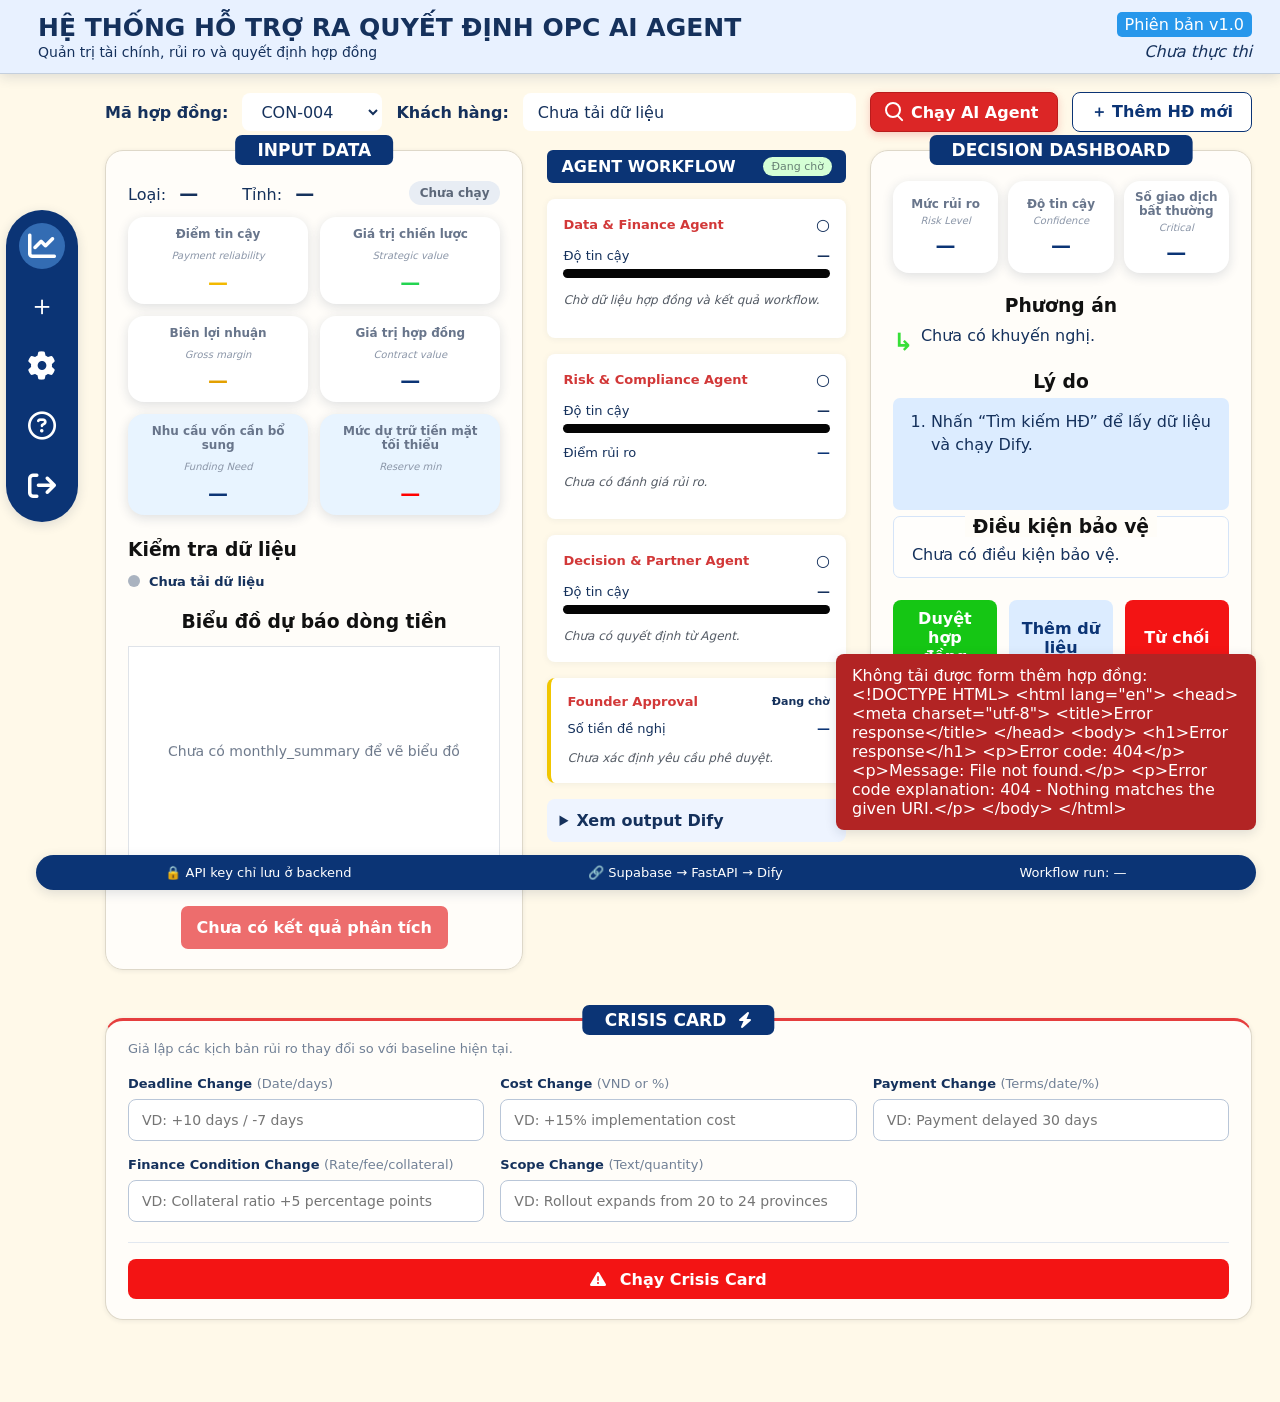
==== UI/index.html @ 0f611f70 "Sidebar" ====
<!doctype html>
<html lang="vi">
<head>
  <meta charset="utf-8">
  <meta name="viewport" content="width=device-width, initial-scale=1">
  <title>OPC AI Agent Dashboard</title>
  <link rel="stylesheet" href="https://cdnjs.cloudflare.com/ajax/libs/font-awesome/6.7.2/css/all.min.css">
  <link rel="stylesheet" href="/UI/style.css?v=20260802-2">
  <script src="/UI/frontend.js?v=20260802-2" defer></script>
  <script src="/UI/add_contract.js" defer></script>
</head>
<body>
  <header class="topbar">
    <div>
      <h1>HỆ THỐNG HỖ TRỢ RA QUYẾT ĐỊNH OPC AI AGENT</h1>
      <p>Quản trị tài chính, rủi ro và quyết định hợp đồng</p>
    </div>
    <div class="topbar-meta">
      <span class="version">Phiên bản v1.0</span>
      <span id="lastRun">Chưa thực thi</span>
    </div>
  </header>

  <aside class="side-nav" aria-label="Điều hướng">
    <button class="nav-button active" title="Dashboard">
      <i class="fa-solid fa-chart-line" aria-hidden="true"></i>
    </button>
    <button id="sideNavAddBtn" class="nav-button" type="button" title="Thêm mới" aria-label="Thêm hợp đồng mới">＋</button>
    <button class="nav-button" title="Cài đặt">
      <i class="fa-solid fa-gear" aria-hidden="true"></i>
    </button>
    <button class="nav-button" title="Trợ giúp">
      <i class="fa-regular fa-circle-question" aria-hidden="true"></i>
    </button>
    <button id="logoutButton" class="nav-button" type="button" title="Đăng xuất" aria-label="Đăng xuất">
      <i class="fa-solid fa-arrow-right-from-bracket" aria-hidden="true"></i>
    </button>
  </aside>

  <main class="page-shell">
    <section class="contract-toolbar">
      <label for="contractSelect">Mã hợp đồng:</label>
      <select id="contractSelect">
        <option value="CON-004">CON-004</option>
      </select>

      <label for="customerName">Khách hàng:</label>
      <input id="customerName" value="Chưa tải dữ liệu" readonly>

      <button id="analyzeButton" class="button button-primary" type="button">
        <span class="gg-search" aria-hidden="true"></span>
        Chạy AI Agent
      </button>
      <button id="addContractButton" class="button button-outline" type="button">
        ＋ Thêm HĐ mới
      </button>
    </section>

    <div class="dashboard-grid">
      <div class="main-column">
        <section class="panel input-panel">
          <h2 class="panel-title">INPUT DATA</h2>

          <div class="contract-meta">
            <p>Loại: <strong id="contractType">—</strong></p>
            <p>Tỉnh: <strong id="contractCity">—</strong></p>
            <span id="workflowStatus" class="status-pill status-idle">Chưa chạy</span>
          </div>

          <div class="metric-grid">
            <article class="metric-card">
              <span>Điểm tin cậy </span>
              <small class="metric-caption">Payment reliability</small>
              <strong id="paymentReliability">—</strong>
            </article>
            <article class="metric-card">
              <span>Giá trị chiến lược</span>
              <small class="metric-caption">Strategic value</small>              
              <strong id="strategicValue">—</strong>
            </article>
            <article class="metric-card">
              <span>Biên lợi nhuận</span>
              <small class="metric-caption">Gross margin</small>
              <strong id="grossMargin">—</strong>
            </article>
            <article class="metric-card">
              <span>Giá trị hợp đồng</span>
              <small class="metric-caption">Contract value</small>
              <strong id="contractValue">—</strong>
            </article>
            <article class="metric-card metric-blue">
              <span>Nhu cầu vốn cần bổ sung</span>
              <small class="metric-caption">Funding Need</small>
              <strong id="fundingNeed">—</strong>
            </article>
            <article class="metric-card metric-blue">
              <span>Mức dự trữ tiền mặt tối thiểu </span>
              <small class="metric-caption">Reserve min</small>
              <strong id="reserveMinimum">—</strong>
            </article>
          </div>

          <div class="analysis-grid">
            <section class="check-section">
              <h3>Kiểm tra dữ liệu</h3>
              <ul id="dataChecks" class="check-list">
                <li><span class="dot dot-muted"></span>Chưa tải dữ liệu</li>
              </ul>
            </section>

            <section class="chart-section">
              <h3>Biểu đồ dự báo dòng tiền</h3>
              <div class="chart-wrap">
                <canvas id="cashflowChart" aria-label="Biểu đồ dòng tiền"></canvas>
              </div>
              <div class="chart-legend">
                <span><i class="legend-in"></i> Tiền vào</span>
                <span><i class="legend-out"></i> Tiền ra</span>
                <span><i class="legend-line"></i> Tiền cuối kỳ</span>
              </div>
              <p id="cashflowViolation" class="violation">Chưa có kết quả phân tích</p>
            </section>
          </div>
        </section>

        <section class="panel decision-panel">
          <h2 class="panel-title">DECISION DASHBOARD</h2>
          <div class="decision-layout">
            <div class="decision-stats">
              <article>
                <span>Mức rủi ro</span>
                <small class="metric-caption">Risk Level</small>                
                <strong id="riskLevel">—</strong>
              </article>
              <article>
                <span>Độ tin cậy</span>
                <small class="metric-caption">Confidence</small>
                <strong id="confidenceScore">—</strong>
              </article>
              <article>
                <span>Số giao dịch bất thường</span>
                <small class="metric-caption">Critical</small>
                <strong id="anomalyCount">—</strong>
              </article>
            </div>
            <div class="decision-option-region">
              <h3>Phương án</h3>
              <ul id="recommendations" class="recommendation-list">
                <li>Chưa có khuyến nghị.</li>
              </ul>
            </div>

            <div class="decision-reason-region">
              <h3>Lý do</h3>
              <ol id="keyFindings" class="finding-box">
                <li>Nhấn “Tìm kiếm HĐ” để lấy dữ liệu và chạy Dify.</li>
              </ol>
              <section class="protection-box" aria-labelledby="protectionTitle">
                <h3 id="protectionTitle">Điều kiện bảo vệ</h3>
                <p id="protectiveConditions">Chưa có điều kiện bảo vệ.</p>
              </section>
            </div>

            
          </div>

          <div class="decision-actions">
            <button class="button button-accept" data-decision="ACCEPT">Duyệt hợp đồng</button>
            <button class="button button-more" data-decision="REQUEST_MORE_DATA">Thêm dữ liệu</button>
            <button class="button button-reject" data-decision="REJECT">Từ chối</button>
          </div>
        </section>
      
      </div>

      <aside class="agent-column">
        <div class="agent-heading">
          <h2>AGENT WORKFLOW</h2>
          <span id="agentState">Đang chờ</span>
        </div>

        <article class="agent-card">
          <div class="agent-card-title">
            <h3>Data &amp; Finance Agent</h3>
            <span id="financeAgentIcon">○</span>
          </div>
          <div class="confidence-line">
            <span>Độ tin cậy </span><strong id="financeConfidence">—</strong>
          </div>
          <div class="progress"><i id="financeProgress"></i></div>
          <p id="financeAgentText">Chờ dữ liệu hợp đồng và kết quả workflow.</p>
          <div id="financeFlags" class="tag-row"></div>
        </article>

        <article class="agent-card">
          <div class="agent-card-title">
            <h3>Risk &amp; Compliance Agent</h3>
            <span id="riskAgentIcon">○</span>
          </div>
          <div class="confidence-line">
            <span>Độ tin cậy</span><strong id="riskConfidence">—</strong>
          </div>
          <div class="progress progress-warning"><i id="riskProgress"></i></div>
          <div class="agent-metric-line">
            <span>Điểm rủi ro</span><strong id="riskScore">—</strong>
          </div>
          <p id="riskAgentText">Chưa có đánh giá rủi ro.</p>
          <div id="riskTags" class="tag-row"></div>
        </article>

        <article class="agent-card">
          <div class="agent-card-title">
            <h3>Decision &amp; Partner Agent</h3>
            <span id="decisionAgentIcon">○</span>
          </div>
          <div class="confidence-line">
            <span>Độ tin cậy</span><strong id="decisionConfidence">—</strong>
          </div>
          <div class="progress progress-blue"><i id="decisionProgress"></i></div>
          <p id="decisionAgentText">Chưa có quyết định từ Agent.</p>
        </article>

        <article class="agent-card approval-card">
          <div class="agent-card-title">
            <h3>Founder Approval</h3>
            <span id="approvalState">Đang chờ</span>
          </div>
          <div class="agent-metric-line">
            <span>Số tiền đề nghị</span><strong id="founderRequestedAmount">—</strong>
          </div>
          <p id="approvalText">Chưa xác định yêu cầu phê duyệt.</p>
        </article>

        <details class="raw-output-card">
          <summary>Xem output Dify</summary>
          <pre id="rawOutput">Chưa có dữ liệu.</pre>
        </details>
      </aside>
      <!-- THÊM VÀO: Phần Crisis Card bắt đầu -->
        <section class="panel crisis-panel">
          <div class="panel-title-wrap">
            <h2 class="panel-title">
              CRISIS CARD <i class="fa-solid fa-bolt" style="font-size: 16px; margin-left: 6px;"></i>
            </h2>
          </div>
          <p class="crisis-desc">
            Giả lập các kịch bản rủi ro thay đổi so với baseline hiện tại.
          </p>

          <div class="crisis-form-grid">
            
            <div class="crisis-form-group">
              <label for="crisis_deadline">
                Deadline Change <span class="hint">(Date/days)</span>
              </label>
              <input type="text" id="crisis_deadline" class="crisis-input" placeholder="VD: +10 days / -7 days">
            </div>

            <div class="crisis-form-group">
              <label for="crisis_cost">
                Cost Change <span class="hint">(VND or %)</span>
              </label>
              <input type="text" id="crisis_cost" class="crisis-input" placeholder="VD: +15% implementation cost">
            </div>

            <div class="crisis-form-group">
              <label for="crisis_payment">
                Payment Change <span class="hint">(Terms/date/%)</span>
              </label>
              <input type="text" id="crisis_payment" class="crisis-input" placeholder="VD: Payment delayed 30 days">
            </div>

            <div class="crisis-form-group">
              <label for="crisis_finance">
                Finance Condition Change <span class="hint">(Rate/fee/collateral)</span>
              </label>
              <input type="text" id="crisis_finance" class="crisis-input" placeholder="VD: Collateral ratio +5 percentage points">
            </div>

            <div class="crisis-form-group">
              <label for="crisis_scope">
                Scope Change <span class="hint">(Text/quantity)</span>
              </label>
              <input type="text" id="crisis_scope" class="crisis-input" placeholder="VD: Rollout expands from 20 to 24 provinces">
            </div>

          </div>

          <div class="crisis-action">
            <button id="runCrisisBtn" class="button button-reject" type="button" style="width: 100%; justify-content: center;">
              <i class="fa-solid fa-triangle-exclamation" style="margin-right: 8px;"></i> Chạy Crisis Card
            </button>
          </div>
        </section>
        <!-- THÊM VÀO: Phần Crisis Card kết thúc -->
    </div>
  </main>

  <footer class="footer-bar">
    <span>🔒 API key chỉ lưu ở backend</span>
    <span>🔗 Supabase → FastAPI → Dify</span>
    <span id="workflowRunId">Workflow run: —</span>
  </footer>

  <div id="loadingOverlay" class="loading-overlay" hidden>
    <div class="spinner"></div>
    <p>Đang lấy dữ liệu Supabase và chạy Dify...</p>
  </div>

  <div id="workflowModal" class="modal-backdrop" hidden>
    <section class="workflow-modal" role="dialog" aria-modal="true" aria-labelledby="modalTitle">
      <button id="modalClose" class="modal-close" type="button" aria-label="Đóng">×</button>
      <span id="modalStep" class="modal-step"></span>
      <h2 id="modalTitle"></h2>
      <p id="modalMessage"></p>
      <div id="modalFields" class="modal-fields"></div>
      <div id="modalActions" class="modal-actions"></div>
    </section>
  </div>

  <aside id="crisisResultSidebar" class="crisis-result-sidebar" aria-hidden="true" aria-labelledby="crisisResultTitle">
    <button id="crisisResizeHandle" class="crisis-resize-handle" type="button" aria-label="Kéo để thay đổi kích thước sidebar"></button>
    <header class="crisis-result-header">
      <h2 id="crisisResultTitle">Kết quả crisis card</h2>
      <button id="closeCrisisSidebar" class="crisis-sidebar-close" type="button" aria-label="Đóng sidebar">×</button>
    </header>
    <div class="crisis-result-body">
      <p class="crisis-result-status">Kịch bản thay đổi vừa được ghi nhận.</p>
      <dl id="crisisResultContent" class="crisis-result-list"></dl>
    </div>
  </aside>

  <div id="toast" class="toast" role="status" aria-live="polite"></div>
</body>
</html>
---- UI/style.css ----
:root {
  --navy: #0b3475;
  --navy-2: #143f83;
  --cream: #fff9e9;
  --panel: #fffdf8;
  --line: #ded8c9;
  --text: #15315c;
  --muted: #68758b;
  --green: #23d451;
  --red: #f14d4d;
  --yellow: #f6cf00;
  --orange: #f28a00;
  --blue: #27a9e6;
  --shadow: 0 3px 12px rgba(23, 42, 77, 0.14);
}

* { box-sizing: border-box; }

body {
  margin: 0;
  min-width: 320px;
  color: var(--text);
  background: var(--cream);
  font-family: Inter, ui-sans-serif, system-ui, -apple-system, BlinkMacSystemFont,
    "Segoe UI", sans-serif;
}

button, input, select { font: inherit; }
button { cursor: pointer; }

.topbar {
  min-height: 72px;
  display: flex;
  align-items: center;
  justify-content: space-between;
  gap: 24px;
  padding: 12px 28px 12px 38px;
  background: #e8f1ff;
  border-bottom: 1px solid #c4cfdd;
  box-shadow: var(--shadow);
}

.topbar h1 { margin: 0; font-size: clamp(18px, 2vw, 25px); }
.topbar p { margin: 2px 0 0; font-size: 14px; }
.topbar-meta { display: grid; justify-items: end; gap: 5px; font-style: italic; }
.version { padding: 3px 8px; color: white; background: #2797eb; border-radius: 5px; font-style: normal; }

.side-nav {
  position: fixed;
  z-index: 10;
  top: 210px;
  left: 6px;
  width: 72px;
  display: grid;
  justify-items: center;
  gap: 14px;
  padding: 13px 0;
  color: white;
  background: var(--navy);
  border-radius: 36px;
  box-shadow: var(--shadow);
}

.nav-button {
  width: 46px;
  height: 46px;
  color: white;
  background: transparent;
  border: 0;
  border-radius: 50%;
  font-size: 28px;
}
.nav-button:hover, .nav-button.active { background: rgba(101, 176, 255, 0.45); }

.page-shell { max-width: 1530px; margin: 0 auto; padding: 18px 28px 82px 105px; }

.contract-toolbar {
  display: grid;
  grid-template-columns: auto 140px auto minmax(260px, 1fr) auto auto;
  align-items: center;
  gap: 12px 14px;
  margin-bottom: 18px;
}

.contract-toolbar label { font-weight: 700; }
.contract-toolbar select, .contract-toolbar input {
  min-height: 38px;
  padding: 7px 14px;
  color: var(--text);
  background: white;
  border: 1px solid transparent;
  border-radius: 8px;
  outline: none;
}

.button {
  min-height: 40px;
  padding: 8px 18px;
  border: 1px solid transparent;
  border-radius: 8px;
  font-weight: 700;
}
.button:disabled { opacity: 0.55; cursor: not-allowed; }
.button-primary { color: white; background: var(--navy); }
#analyzeButton { color: white; background: #dc2626; border-color: #b91c1c; box-shadow: 0 3px 9px rgba(220,38,38,.22); }
#analyzeButton:hover { background: #b91c1c; border-color: #991b1b; }
#analyzeButton:focus-visible { outline: 3px solid rgba(239,68,68,.3); outline-offset: 2px; }
.button-primary {
  display: inline-flex;
  align-items: center;
  justify-content: center;
  gap: 10px;
}

.gg-search {
  box-sizing: border-box;
  position: relative;
  display: block;
  flex: 0 0 auto;
  transform: scale(var(--ggs, 1));
  width: 16px;
  height: 16px;
  border: 2px solid currentColor;
  border-radius: 100%;
  margin-left: -4px;
  margin-top: -4px;
}

.gg-search::after {
  content: "";
  display: block;
  box-sizing: border-box;
  position: absolute;
  border-radius: 3px;
  width: 2px;
  height: 8px;
  background: currentColor;
  transform: rotate(-45deg);
  top: 10px;
  left: 12px;
}
.button-outline { color: var(--navy); background: white; border-color: var(--navy); }
.button-accept { color: white; background: #15c614; }
.button-more { color: var(--navy); background: #dcecff; }
.button-reject { color: white; background: #f31414; }

.dashboard-grid {
  display: grid;
  grid-template-columns: minmax(390px, 1.15fr) minmax(280px, .82fr) minmax(360px, 1.05fr);
  gap: 24px;
  align-items: start;
}
.main-column { display: contents; }
.dashboard-grid > .main-column > .input-panel {
  grid-column: 1;
  grid-row: 1;
}
.dashboard-grid > .agent-column {
  grid-column: 2;
  grid-row: 1;
}
.dashboard-grid > .main-column > .decision-panel {
  grid-column: 3;
  grid-row: 1;
}
.dashboard-grid > .crisis-panel {
  grid-column: 1 / -1;
  grid-row: 2;
}

.panel {
  position: relative;
  padding: 30px 22px 20px;
  background: rgba(255, 255, 255, 0.72);
  border: 1px solid var(--line);
  border-radius: 18px;
  box-shadow: 0 1px 5px rgba(30, 40, 60, 0.08);
}

.panel-title {
  position: absolute;
  top: -16px;
  left: 50%;
  transform: translateX(-50%);
  margin: 0;
  padding: 5px 22px;
  color: white;
  background: var(--navy);
  border-radius: 7px;
  font-size: 17px;
  white-space: nowrap;
}

.contract-meta { display: flex; align-items: center; gap: 44px; margin-bottom: 12px; }
.contract-meta p { margin: 0; }
.contract-meta strong { margin-left: 8px; font-size: 19px; }
.status-pill { margin-left: auto; padding: 5px 11px; border-radius: 999px; font-size: 12px; font-weight: 800; }
.status-idle { color: #5d6879; background: #e8edf4; }
.status-running { color: #8b5c00; background: #fff0ac; }
.status-success { color: #0d7b33; background: #c9f7d8; }
.status-partial { color: #9b6600; background: #fff1b6; }
.status-error { color: #a71616; background: #ffd3d3; }

.metric-grid { display: grid; grid-template-columns: repeat(2, minmax(0, 1fr)); gap: 12px; }
.metric-card {
  min-height: 74px;
  display: grid;
  align-content: center;
  gap: 5px;
  padding: 10px 12px;
  text-align: center;
  background: white;
  border-radius: 16px;
  box-shadow: var(--shadow);
}
.metric-card span { color: var(--muted); font-size: 12px; font-weight: 700; }
.metric-caption { display: block; margin-top: 4px; margin-bottom: 3px; color: #8b96a8; font-size: 10px; font-style: italic; font-weight: 400; line-height: 1.15; }
.metric-card strong { color: var(--navy); font-size: 20px; }
.metric-card:nth-child(1) strong { color: #f3b900; }
.metric-card:nth-child(2) strong { color: var(--green); }
.metric-card:nth-child(3) strong { color: #e3a000; }
.metric-card:nth-child(6) strong { color: red; }
.metric-blue { background: #e8f4ff; }

.analysis-grid { display: grid; grid-template-columns: 1fr; gap: 22px; margin-top: 24px; }
.analysis-grid h3, .decision-panel h3 { margin: 0 0 14px; color: #111; }
.check-list { display: grid; gap: 12px; margin: 0; padding: 0; list-style: none; font-size: 13px; font-weight: 700; }
.dot { width: 12px; height: 12px; display: inline-block; margin-right: 9px; border-radius: 50%; vertical-align: -1px; }
.dot-ok { background: #19df35; }
.dot-warning { background: var(--yellow); }
.dot-error { background: red; }
.dot-muted { background: #aab3c0; }

.chart-section { min-width: 0; }
.chart-section h3 { text-align: center; }
.chart-wrap { height: 220px; background: white; border: 1px solid #dfe3e9; }
#cashflowChart { width: 100%; height: 100%; display: block; }
.chart-legend { display: flex; justify-content: center; gap: 18px; margin-top: 8px; font-size: 12px; }
.chart-legend i { width: 18px; height: 8px; display: inline-block; border-radius: 2px; }
.legend-in { background: #54d88d; }
.legend-out { background: #ef7070; }
.legend-line { height: 3px !important; background: #5d6470; vertical-align: 3px; }
.violation { width: max-content; max-width: 100%; margin: 18px auto 0; padding: 9px 16px; color: white; background: #ed6d6d; border-radius: 7px; font-weight: 700; line-height: 1.6; text-align: left; white-space: pre-line; }

.decision-layout { display: grid; grid-template-columns: 1fr; gap: 22px; align-items: stretch; }
.decision-stats { display: grid; grid-template-columns: repeat(3, minmax(0, 1fr)); gap: 10px; }
.decision-stats article { display: grid; align-content: center; min-height: 68px; padding: 9px; text-align: center; background: white; border-radius: 16px; box-shadow: var(--shadow); }
.decision-stats span { display: block; color: var(--muted); font-size: 12px; font-weight: 700; }
.decision-stats strong { display: block; margin-top: 3px; font-size: 20px; color: var(--navy); }
.decision-reason-region { display: grid; grid-template-rows: auto 1fr auto; min-width: 0; }
.decision-reason-region > h3, .decision-option-region > h3 { margin-bottom: 6px; text-align: center; }
.finding-box { min-height: 112px; margin: 0; padding: 12px 18px 12px 38px; background: #dcecff; border-radius: 7px; line-height: 1.48; }
.protection-box { margin-top: 6px; padding: 0 9px 8px; border: 1px solid #d5e4f8; border-radius: 7px; background: rgba(255,255,255,.45); }
.protection-box h3 { width: max-content; margin: -1px auto 6px; padding: 0 8px; background: var(--panel); font-size: 1.17em; font-weight: 700; line-height: normal; text-align: center; }
.protection-box p { margin: 0; padding: 0 9px 3px; color: var(--text); font-size: inherit; font-weight: 400; line-height: 1.48; }
.decision-option-region { min-width: 0; }
.recommendation-list { margin: 0; padding: 0; list-style: none; line-height: 1.7; }
.recommendation-list li { position: relative; padding-left: 28px; }
.recommendation-list li::before { content: "↳"; position: absolute; left: 0; color: #37df38; font-size: 24px; font-weight: 900; }
.decision-actions {
  width: 100%;
  max-width: 100%;
  min-width: 0;
  display: grid;
  grid-template-columns: repeat(3, minmax(0, 1fr));
  gap: 12px;
  margin-top: 22px;
  overflow: hidden;
}
.decision-actions .button {
  width: 100%;
  max-width: 100%;
  min-width: 0;
  padding-inline: 10px;
  overflow-wrap: anywhere;
  white-space: normal;
}

.agent-column { display: grid; align-content: start; gap: 16px; }
.agent-heading { display: flex; align-items: center; justify-content: space-between; padding: 7px 14px; color: white; background: var(--navy); border-radius: 6px; }
.agent-heading h2 { margin: 0; font-size: 16px; }
.agent-heading span { color: #678074; background: #d5ffd5; border-radius: 999px; padding: 3px 8px; font-size: 11px; }
.agent-card { padding: 16px; background: white; border-radius: 8px; box-shadow: 0 1px 7px rgba(20, 43, 80, 0.06); }
.agent-card-title, .confidence-line, .agent-metric-line { display: flex; align-items: center; justify-content: space-between; gap: 12px; }
.agent-card-title h3 { margin: 0; color: #d23838; font-size: 13px; }
.agent-card p { margin: 13px 0 0; color: #545b65; font-size: 12px; line-height: 1.55; font-style: italic; }
.confidence-line { margin-top: 14px; font-size: 13px; }
.agent-metric-line { margin-top: 12px; font-size: 13px; }
.agent-metric-line strong { color: var(--navy); text-align: right; }
.progress { height: 9px; margin-top: 6px; overflow: hidden; background: #050505; border-radius: 999px; }
.progress i { width: 0; height: 100%; display: block; background: #17e221; transition: width 0.35s ease; }
.progress-warning i { background: var(--orange); }
.progress-blue i { background: var(--blue); }
.tag-row { display: flex; flex-wrap: wrap; gap: 6px; margin-top: 12px; }
.tag { padding: 5px 8px; border: 1px solid #bbb; border-radius: 5px; font-size: 11px; }
.tag::before { content: "●"; margin-right: 5px; color: red; }
.approval-card { border-left: 4px solid #f1c600; }
.approval-card #approvalState { font-size: 11px; font-weight: 800; }
.approval-card #approvalState.approval-state-approved { color: #15933b; }
.approval-card #approvalState.approval-state-waiting { color: #d32626; }
.raw-output-card { padding: 12px; background: #eef4ff; border-radius: 8px; }
.raw-output-card summary { cursor: pointer; font-weight: 800; }
.raw-output-card pre { max-height: 340px; overflow: auto; white-space: pre-wrap; word-break: break-word; font-size: 11px; }

.footer-bar {
  position: fixed;
  z-index: 9;
  left: 36px;
  right: 24px;
  bottom: 10px;
  display: flex;
  justify-content: space-around;
  gap: 18px;
  padding: 10px 20px;
  color: white;
  background: var(--navy);
  border-radius: 18px;
  font-size: 13px;
  box-shadow: var(--shadow);
}

.loading-overlay {
  position: fixed;
  z-index: 100;
  inset: 0;
  display: grid;
  place-content: center;
  justify-items: center;
  color: white;
  background: rgba(5, 23, 55, 0.68);
}
.loading-overlay[hidden] { display: none; }
.spinner { width: 46px; height: 46px; border: 5px solid rgba(255,255,255,.35); border-top-color: white; border-radius: 50%; animation: spin .8s linear infinite; }
@keyframes spin { to { transform: rotate(360deg); } }

.toast {
  position: fixed;
  z-index: 101;
  right: 24px;
  bottom: 70px;
  max-width: 420px;
  padding: 12px 16px;
  color: white;
  background: #173b72;
  border-radius: 8px;
  box-shadow: var(--shadow);
  opacity: 0;
  transform: translateY(10px);
  pointer-events: none;
  transition: .2s ease;
}
.toast.show { opacity: 1; transform: translateY(0); }
.toast.error { background: #b22424; }

.modal-backdrop { position: fixed; z-index: 110; inset: 0; display: grid; place-items: center; padding: 20px; background: rgba(4, 20, 48, .62); }
.modal-backdrop[hidden] { display: none; }
.workflow-modal { position: relative; width: min(600px, 100%); padding: 30px 28px 28px; overflow: hidden; background: white; border-radius: 16px; box-shadow: 0 20px 60px rgba(0,0,0,.28); }
.workflow-modal h2 { margin: 8px 32px 10px 0; color: var(--navy); }
.workflow-modal p { margin: 0 0 18px; line-height: 1.65; white-space: pre-line; }
.modal-step { color: #3774bd; font-size: 12px; font-weight: 800; text-transform: uppercase; }
.modal-close { position: absolute; top: 12px; right: 14px; border: 0; background: transparent; color: #617086; font-size: 28px; }
.modal-fields { display: grid; gap: 12px; margin: 4px 0 22px; }
.modal-fields label { display: grid; gap: 6px; font-weight: 700; }
.modal-fields input { width: 100%; min-height: 42px; padding: 8px 12px; border: 1px solid #b8c5d8; border-radius: 8px; }
.popup-anomaly-alert { display: flex; align-items: center; gap: 9px; padding: 10px 13px; color: #c51f2b; background: #fff0f1; border: 1px solid #f0b9be; border-radius: 9px; font-size: 13px; font-weight: 700; line-height: 1.4; }
.popup-anomaly-alert i { flex: 0 0 auto; font-size: 16px; }
.popup-anomaly-alert strong { color: #e00016; font-size: 15px; }
.workflow-modal .popup-document { display: grid; grid-template-columns: minmax(0, 1fr) auto; align-items: center; gap: 18px; width: 100%; padding: 14px 16px; background: #eef5ff; border: 1px solid #c9dbf2; border-radius: 10px; }
.popup-document-info { display: flex; align-items: center; min-width: 0; gap: 12px; }
.popup-document-icon { display: grid; flex: 0 0 38px; width: 38px; height: 38px; place-items: center; background: white; border-radius: 8px; font-size: 20px; }
.popup-document-copy { min-width: 0; }
.popup-document-copy strong, .popup-document-copy small { display: block; position: static; margin: 0; }
.popup-document-copy strong { overflow-wrap: anywhere; color: var(--navy); font-size: 14px; line-height: 1.4; }
.popup-document-copy small { margin-top: 3px; color: var(--muted); font-size: 11px; font-style: normal; font-weight: 400; line-height: 1.4; }
.popup-document-link { display: inline-flex; min-height: 40px; align-items: center; justify-content: center; gap: 7px; padding: 8px 16px; color: white; background: linear-gradient(135deg, #1767bd, #0b3475); border: 1px solid #082c65; border-radius: 9px; box-shadow: 0 4px 10px rgba(11,52,117,.2); text-decoration: none; font-size: 13px; font-weight: 800; white-space: nowrap; transition: transform .18s ease, box-shadow .18s ease, background .18s ease; }
.popup-document-link:visited { color: white; }
.popup-document-link:hover { color: white; background: linear-gradient(135deg, #2181df, #10468f); box-shadow: 0 6px 14px rgba(11,52,117,.3); transform: translateY(-1px); }
.popup-document-link:focus-visible { outline: 3px solid rgba(39,169,230,.35); outline-offset: 2px; }
.popup-document-link:active { box-shadow: 0 2px 6px rgba(11,52,117,.22); transform: translateY(0); }
.modal-actions { display: flex; flex-wrap: wrap; justify-content: flex-end; gap: 10px; }
.modal-actions .button { min-width: 120px; }
.button-cancel { color: #34445c; background: #e8edf4; }
.modal-warning { padding: 10px 12px; color: #8c5700; background: #fff2bd; border-radius: 8px; font-weight: 700; }

@media (max-width: 560px) {
  .workflow-modal .popup-document { grid-template-columns: 1fr; }
  .popup-document-link { width: 100%; }
  .modal-actions .button { flex: 1 1 120px; }
}

body.modal-open { overflow: hidden; }
.form-modal { width: min(980px, 100%); max-height: calc(100vh - 40px); overflow-y: auto; padding: 26px 30px; }
.form-modal-header { padding-right: 28px; }
.form-modal-header p { margin-bottom: 18px; color: #56657a; }
.form-modal-header .database-write-notice { margin: -6px 0 18px; padding: 10px 12px; color: #8a4f00; background: #fff0ba; border: 1px solid #efcf6d; border-radius: 8px; font-size: 12px; font-weight: 800; }
.form-title { margin-bottom: 4px !important; }
.new-contract-form { display: grid; gap: 18px; }
.new-contract-form fieldset { min-width: 0; margin: 0; padding: 18px; border: 1px solid #cad5e3; border-radius: 12px; background: #f9fbfe; }
.new-contract-form legend { padding: 0 9px; color: var(--navy); font-size: 13px; font-weight: 900; letter-spacing: .04em; }
.form-grid { display: grid; grid-template-columns: repeat(2, minmax(0, 1fr)); gap: 15px 18px; }
.form-group { display: grid; align-content: start; gap: 6px; min-width: 0; }
.form-group-wide { grid-column: 1 / -1; }
.form-group label { color: #26364d; font-size: 12px; font-weight: 800; }
.form-group input, .form-group select, .form-group textarea { width: 100%; min-height: 42px; padding: 9px 11px; color: #17243a; background: white; border: 1px solid #afbdd0; border-radius: 8px; font: inherit; }
.form-group textarea { min-height: 66px; resize: vertical; }
.form-group input:focus, .form-group select:focus, .form-group textarea:focus { outline: 3px solid rgba(37, 112, 204, .15); border-color: #2570cc; }
.form-group input:disabled, .form-group select:disabled, .form-group input[readonly] { color: #536174; background: #edf1f6; cursor: not-allowed; }
.form-group small { color: #69778b; font-size: 11px; line-height: 1.4; }
.req { color: #c82d2d; font-weight: 900; }
.form-actions { position: sticky; bottom: -26px; margin: 0 -30px -26px; padding: 14px 30px; background: rgba(255, 255, 255, .96); border-top: 1px solid #d7e0eb; }
.form-actions .button { min-width: 150px; }
.result-modal-backdrop { z-index: 130; }
.result-modal { width: min(480px, 100%); text-align: center; }
.result-modal h2 { margin-right: 0; }
.result-modal p { color: #47566c; }
.result-modal .modal-actions { justify-content: center; }
.result-modal-icon { display: grid; place-items: center; width: 62px; height: 62px; margin: 0 auto 12px; color: white; border-radius: 50%; font-size: 34px; font-weight: 900; }
.result-success .result-modal-icon { background: #1b9a4a; }
.result-error .result-modal-icon { background: #c83232; }
.result-error #contractResultClose { background: #c83232; }

@media (max-width: 1200px) {
  .dashboard-grid { grid-template-columns: 1fr; }
  .dashboard-grid > .main-column > .input-panel { grid-column: 1; grid-row: 1; }
  .dashboard-grid > .agent-column { grid-column: 1; grid-row: 2; }
  .dashboard-grid > .main-column > .decision-panel { grid-column: 1; grid-row: 3; }
  .dashboard-grid > .crisis-panel { grid-column: 1; grid-row: 4; }
  .agent-column { grid-template-columns: repeat(2, minmax(0, 1fr)); }
  .agent-heading, .raw-output-card { grid-column: 1 / -1; }
  .metric-grid { grid-template-columns: repeat(3, minmax(0, 1fr)); }
  .analysis-grid { grid-template-columns: 300px minmax(0, 1fr); }
  .decision-layout { grid-template-columns: 140px minmax(360px, 1fr) minmax(250px, 320px); }
  .decision-stats { grid-template-columns: 1fr; }
}

@media (max-width: 850px) {
  .side-nav { display: none; }
  .page-shell { padding-left: 18px; padding-right: 18px; }
  .contract-toolbar { grid-template-columns: 1fr 1fr; }
  .contract-toolbar label { display: none; }
  .analysis-grid, .decision-layout { grid-template-columns: 1fr; }
  .decision-stats { grid-template-columns: repeat(3, 1fr); }
  .footer-bar { position: static; margin: 20px 12px; flex-wrap: wrap; }
}

@media (max-width: 600px) {
  .topbar { align-items: flex-start; padding: 14px; }
  .topbar-meta { display: none; }
  .metric-grid, .agent-column { grid-template-columns: 1fr 1fr; }
  .agent-heading, .raw-output-card, .approval-card { grid-column: 1 / -1; }
  .contract-toolbar { grid-template-columns: 1fr; }
  .decision-stats { grid-template-columns: 1fr; }
  .decision-actions { grid-template-columns: 1fr; }
  .contract-meta { align-items: flex-start; flex-direction: column; gap: 6px; }
  .status-pill { margin-left: 0; }
  .form-modal { max-height: calc(100vh - 20px); padding: 22px 16px; }
  .form-grid { grid-template-columns: 1fr; }
  .form-group-wide { grid-column: auto; }
  .form-actions { bottom: -22px; margin: 0 -16px -22px; padding: 12px 16px; }
  .form-actions .button { flex: 1; min-width: 0; }
}
/* ==================================================
   CRISIS CARD STYLES
   ================================================== */
.crisis-panel {
  margin-top: 24px;
  border-top: 3px solid #e53e3e;
}

.crisis-panel .panel-title-wrap {
  display: flex;
  align-items: center;
}

.crisis-panel .panel-title {
  color: #ffffff;
  margin-top: 0;
}

.crisis-desc {
  font-size: 13px;
  color: #718096;
  margin-top: -10px;
  margin-bottom: 20px;
}

/* Lưới hiển thị các ô nhập liệu: 2 cột trên màn hình rộng, 1 cột trên mobile */
.crisis-form-grid {
  display: grid;
  grid-template-columns: repeat(auto-fit, minmax(280px, 1fr));
  gap: 16px;
  margin-bottom: 20px;
}

/* Ép nhãn (label) nằm trên, ô nhập liệu (input) nằm dưới */
.crisis-form-group {
  display: flex;
  flex-direction: column;
  gap: 8px;
}

.crisis-form-group label {
  font-size: 13px;
  font-weight: 700;
  color: #15315c;
}

.crisis-form-group label .hint {
  font-weight: 400;
  color: #718096;
}

/* Style cho input: Bo góc, chiều cao, viền sáng khớp với hệ thống */
.crisis-input {
  width: 100%;
  min-height: 42px; /* Chiều cao tương đương các nút bấm */
  padding: 10px 13px;
  color: #15315c;
  background-color: #ffffff;
  border: 1px solid #b9c6d8;
  border-radius: 8px; /* Bo góc khớp với nút bấm */
  outline: none;
  font-family: inherit;
  font-size: 14px;
  transition: border-color 0.2s, box-shadow 0.2s;
  box-sizing: border-box;
}

.crisis-input:focus {
  border-color: #287fd2;
  box-shadow: 0 0 0 3px rgba(40, 127, 210, 0.14);
}

.crisis-action {
  border-top: 1px solid #e2e8f0;
  padding-top: 16px;
  display: flex;
}

/* Sidebar kết quả Crisis Card */
.crisis-result-sidebar {
  position: fixed;
  z-index: 120;
  top: 0;
  right: 0;
  width: clamp(360px, 34vw, 620px);
  max-width: calc(100vw - 16px);
  height: 100vh;
  overflow: auto;
  color: var(--text);
  background: #fffdf8;
  border-left: 1px solid #ccd5e2;
  box-shadow: -12px 0 36px rgba(11, 52, 117, .22);
  transform: translateX(calc(100% + 24px));
  visibility: hidden;
  pointer-events: none;
  transition: transform .28s ease, visibility 0s linear .28s;
}

.crisis-result-sidebar.is-open {
  transform: translateX(0);
  visibility: visible;
  pointer-events: auto;
  transition-delay: 0s;
}

.crisis-resize-handle {
  position: fixed;
  z-index: 2;
  top: 0;
  left: -6px;
  width: 12px;
  height: 100vh;
  padding: 0;
  background: transparent;
  border: 0;
  cursor: ew-resize;
  touch-action: none;
}
.crisis-resize-handle::after {
  content: "";
  position: absolute;
  top: 50%;
  left: 4px;
  width: 4px;
  height: 64px;
  background: #8ca3c0;
  border-radius: 999px;
  transform: translateY(-50%);
}
.crisis-resize-handle:hover::after,
.crisis-resize-handle:focus-visible::after { background: var(--navy); }

.crisis-result-header {
  position: sticky;
  z-index: 1;
  top: 0;
  display: flex;
  align-items: center;
  justify-content: space-between;
  gap: 18px;
  padding: 20px 24px;
  color: white;
  background: var(--navy);
}
.crisis-result-header h2 { margin: 0; font-size: 20px; }
.crisis-sidebar-close {
  flex: 0 0 38px;
  width: 38px;
  height: 38px;
  padding: 0;
  color: white;
  background: rgba(255, 255, 255, .14);
  border: 1px solid rgba(255, 255, 255, .35);
  border-radius: 50%;
  font-size: 27px;
  line-height: 1;
}
.crisis-sidebar-close:hover { background: rgba(255, 255, 255, .26); }
.crisis-result-body { padding: 24px; }
.crisis-result-status {
  margin: 0 0 20px;
  padding: 12px 14px;
  color: #8a4f00;
  background: #fff0ba;
  border-radius: 8px;
  font-weight: 700;
}
.crisis-result-list { display: grid; gap: 0; margin: 0; }
.crisis-result-list dt {
  margin-top: 14px;
  color: var(--muted);
  font-size: 12px;
  font-weight: 800;
  text-transform: uppercase;
}
.crisis-result-list dt:first-child { margin-top: 0; }
.crisis-result-list dd {
  margin: 5px 0 0;
  padding: 12px 14px;
  overflow-wrap: anywhere;
  background: white;
  border: 1px solid #d8e0eb;
  border-radius: 8px;
  line-height: 1.5;
}
.resizing-crisis-sidebar { cursor: ew-resize; user-select: none; }

@media (max-width: 480px) {
  .crisis-result-sidebar { width: calc(100vw - 8px); max-width: calc(100vw - 8px); }
  .crisis-result-header, .crisis-result-body { padding-left: 18px; padding-right: 18px; }
}
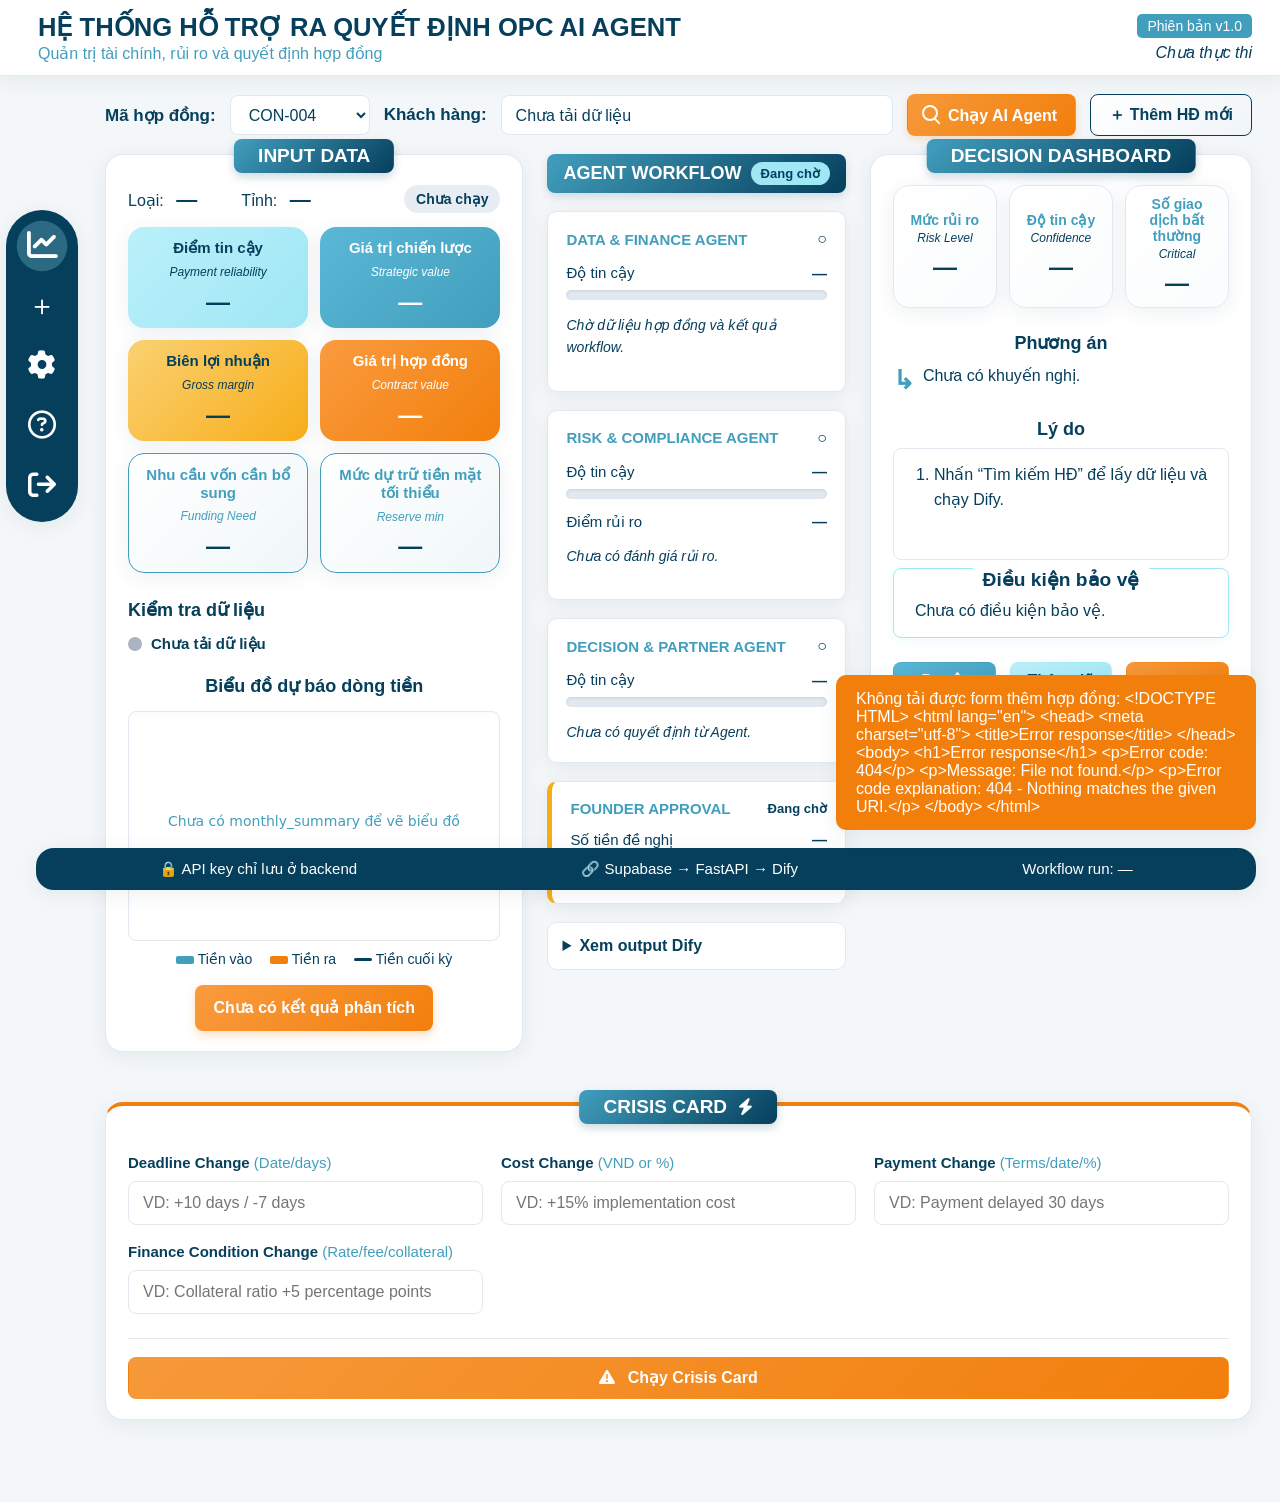
==== commit 7d105640: "Thay doi UI" ====
--- a/UI/index.html
+++ b/UI/index.html
@@ -5,8 +5,8 @@
   <meta name="viewport" content="width=device-width, initial-scale=1">
   <title>OPC AI Agent Dashboard</title>
   <link rel="stylesheet" href="https://cdnjs.cloudflare.com/ajax/libs/font-awesome/6.7.2/css/all.min.css">
-  <link rel="stylesheet" href="/UI/style.css?v=20260802-2">
-  <script src="/UI/frontend.js?v=20260802-2" defer></script>
+  <link rel="stylesheet" href="/UI/style.css?v=20260803-rejection-reason">
+  <script src="/UI/frontend.js?v=20260803-rejection-reason" defer></script>
   <script src="/UI/add_contract.js" defer></script>
 </head>
 <body>
@@ -236,17 +236,14 @@
           <pre id="rawOutput">Chưa có dữ liệu.</pre>
         </details>
       </aside>
-      <!-- THÊM VÀO: Phần Crisis Card bắt đầu -->
+      
         <section class="panel crisis-panel">
           <div class="panel-title-wrap">
             <h2 class="panel-title">
-              CRISIS CARD <i class="fa-solid fa-bolt" style="font-size: 16px; margin-left: 6px;"></i>
+              CRISIS CARD <i class="fa-solid fa-bolt" style="font-size: 17px; margin-left: 6px;"></i>
             </h2>
           </div>
-          <p class="crisis-desc">
-            Giả lập các kịch bản rủi ro thay đổi so với baseline hiện tại.
-          </p>
-
+          <br>
           <div class="crisis-form-grid">
             
             <div class="crisis-form-group">
@@ -277,13 +274,6 @@
               <input type="text" id="crisis_finance" class="crisis-input" placeholder="VD: Collateral ratio +5 percentage points">
             </div>
 
-            <div class="crisis-form-group">
-              <label for="crisis_scope">
-                Scope Change <span class="hint">(Text/quantity)</span>
-              </label>
-              <input type="text" id="crisis_scope" class="crisis-input" placeholder="VD: Rollout expands from 20 to 24 provinces">
-            </div>
-
           </div>
 
           <div class="crisis-action">
@@ -292,7 +282,6 @@
             </button>
           </div>
         </section>
-        <!-- THÊM VÀO: Phần Crisis Card kết thúc -->
     </div>
   </main>
 
@@ -332,4 +321,4 @@
 
   <div id="toast" class="toast" role="status" aria-live="polite"></div>
 </body>
-</html>
+</html>
--- a/UI/style.css
+++ b/UI/style.css
@@ -1,17 +1,16 @@
 :root {
-  --navy: #0b3475;
-  --navy-2: #143f83;
-  --cream: #fff9e9;
-  --panel: #fffdf8;
-  --line: #ded8c9;
-  --text: #15315c;
-  --muted: #68758b;
-  --green: #23d451;
-  --red: #f14d4d;
-  --yellow: #f6cf00;
-  --orange: #f28a00;
-  --blue: #27a9e6;
-  --shadow: 0 3px 12px rgba(23, 42, 77, 0.14);
+  --navy: #053F5C;
+  --navy-2: #429EBD;
+  --light-blue: #9FE7F5;
+  --yellow: #F7AD19;
+  --orange: #F27F0C;
+  
+  --cream: #f4f7f9;
+  --panel: #ffffff;
+  --line: #e2e8f0;
+  --text: #053F5C;
+  --muted: #429EBD;
+  --shadow: 0 4px 20px rgba(5, 63, 92, 0.08);
 }
 
 * { box-sizing: border-box; }
@@ -21,8 +20,41 @@
   min-width: 320px;
   color: var(--text);
   background: var(--cream);
-  font-family: Inter, ui-sans-serif, system-ui, -apple-system, BlinkMacSystemFont,
-    "Segoe UI", sans-serif;
+  font-family: "Segoe UI", "Open Sans", Roboto, Helvetica, Arial, sans-serif;
+  font-size: 16px; 
+}
+
+body.crisis-sidebar-open {
+  min-width: 320px;
+  overflow: hidden;
+}
+
+body.crisis-sidebar-open .topbar {
+  width: calc(100vw - var(--crisis-sidebar-width, 0px));
+}
+
+body.crisis-sidebar-open .page-shell {
+  width: calc(100vw - var(--crisis-sidebar-width, 0px));
+  max-width: none;
+  height: calc(100vh - var(--topbar-height, 72px));
+  margin: 0;
+  overflow-x: scroll;
+  overflow-y: auto;
+  overscroll-behavior: contain;
+}
+
+body.crisis-sidebar-open .dashboard-grid {
+  width: var(--dashboard-content-width);
+  min-width: var(--dashboard-content-width);
+}
+
+body.crisis-sidebar-open .contract-toolbar {
+  width: var(--dashboard-content-width);
+  min-width: var(--dashboard-content-width);
+}
+
+body.crisis-sidebar-open .footer-bar {
+  right: calc(var(--crisis-sidebar-width, 0px) + 24px);
 }
 
 button, input, select { font: inherit; }
@@ -35,15 +67,15 @@
   justify-content: space-between;
   gap: 24px;
   padding: 12px 28px 12px 38px;
-  background: #e8f1ff;
-  border-bottom: 1px solid #c4cfdd;
+  background: #ffffff;
+  border-bottom: 1px solid var(--line);
   box-shadow: var(--shadow);
 }
 
-.topbar h1 { margin: 0; font-size: clamp(18px, 2vw, 25px); }
-.topbar p { margin: 2px 0 0; font-size: 14px; }
+.topbar h1 { margin: 0; font-size: clamp(21px, 2vw, 27px); color: var(--navy); }
+.topbar p { margin: 2px 0 0; font-size: 16px; color: var(--navy-2); }
 .topbar-meta { display: grid; justify-items: end; gap: 5px; font-style: italic; }
-.version { padding: 3px 8px; color: white; background: #2797eb; border-radius: 5px; font-style: normal; }
+.version { padding: 4px 10px; color: white; background: var(--navy-2); border-radius: 5px; font-style: normal; font-size: 14px; }
 
 .side-nav {
   position: fixed;
@@ -69,8 +101,12 @@
   border: 0;
   border-radius: 50%;
   font-size: 28px;
-}
-.nav-button:hover, .nav-button.active { background: rgba(101, 176, 255, 0.45); }
+  transition: background 0.2s ease, transform 0.2s ease;
+}
+.nav-button:hover, .nav-button.active { 
+  background: rgba(159, 231, 245, 0.25); 
+  transform: scale(1.1);
+}
 
 .page-shell { max-width: 1530px; margin: 0 auto; padding: 18px 28px 82px 105px; }
 
@@ -82,29 +118,44 @@
   margin-bottom: 18px;
 }
 
-.contract-toolbar label { font-weight: 700; }
+.contract-toolbar label { font-weight: 700; color: var(--navy); font-size: 17px; }
+.contract-toolbar .button { white-space: nowrap; }
 .contract-toolbar select, .contract-toolbar input {
-  min-height: 38px;
+  min-height: 40px;
   padding: 7px 14px;
   color: var(--text);
   background: white;
-  border: 1px solid transparent;
+  border: 1px solid var(--line);
   border-radius: 8px;
   outline: none;
+  font-size: 16px;
 }
 
 .button {
-  min-height: 40px;
+  min-height: 42px;
   padding: 8px 18px;
   border: 1px solid transparent;
   border-radius: 8px;
   font-weight: 700;
-}
-.button:disabled { opacity: 0.55; cursor: not-allowed; }
-.button-primary { color: white; background: var(--navy); }
-#analyzeButton { color: white; background: #dc2626; border-color: #b91c1c; box-shadow: 0 3px 9px rgba(220,38,38,.22); }
-#analyzeButton:hover { background: #b91c1c; border-color: #991b1b; }
-#analyzeButton:focus-visible { outline: 3px solid rgba(239,68,68,.3); outline-offset: 2px; }
+  transition: all 0.3s ease;
+}
+.button:hover:not(:disabled) {
+  transform: translateY(-2px);
+  box-shadow: 0 6px 15px rgba(5, 63, 92, 0.15);
+  filter: brightness(1.05);
+}
+.button:disabled { opacity: 0.55; cursor: not-allowed; transform: none !important; box-shadow: none !important; }
+
+.button-primary { 
+  color: white; 
+  background: linear-gradient(135deg, var(--navy-2) 0%, var(--navy) 100%); 
+}
+#analyzeButton { 
+  color: white; 
+  background: linear-gradient(135deg, #f6993a 0%, var(--orange) 100%); 
+  box-shadow: 0 3px 9px rgba(242, 127, 12, 0.22); 
+}
+#analyzeButton:focus-visible { outline: 3px solid rgba(242, 127, 12, 0.3); outline-offset: 2px; }
 .button-primary {
   display: inline-flex;
   align-items: center;
@@ -139,10 +190,24 @@
   top: 10px;
   left: 12px;
 }
-.button-outline { color: var(--navy); background: white; border-color: var(--navy); }
-.button-accept { color: white; background: #15c614; }
-.button-more { color: var(--navy); background: #dcecff; }
-.button-reject { color: white; background: #f31414; }
+
+.button-outline { 
+  color: var(--navy); 
+  background: linear-gradient(135deg, #ffffff 0%, #f0f5f9 100%); 
+  border-color: var(--navy); 
+}
+.button-accept { 
+  color: white; 
+  background: linear-gradient(135deg, #5ab7d6 0%, var(--navy-2) 100%); 
+}
+.button-more { 
+  color: var(--navy); 
+  background: linear-gradient(135deg, #bcf0fa 0%, var(--light-blue) 100%); 
+}
+.button-reject { 
+  color: white; 
+  background: linear-gradient(135deg, #f6993a 0%, var(--orange) 100%); 
+}
 
 .dashboard-grid {
   display: grid;
@@ -151,30 +216,18 @@
   align-items: start;
 }
 .main-column { display: contents; }
-.dashboard-grid > .main-column > .input-panel {
-  grid-column: 1;
-  grid-row: 1;
-}
-.dashboard-grid > .agent-column {
-  grid-column: 2;
-  grid-row: 1;
-}
-.dashboard-grid > .main-column > .decision-panel {
-  grid-column: 3;
-  grid-row: 1;
-}
-.dashboard-grid > .crisis-panel {
-  grid-column: 1 / -1;
-  grid-row: 2;
-}
+.dashboard-grid > .main-column > .input-panel { grid-column: 1; grid-row: 1; }
+.dashboard-grid > .agent-column { grid-column: 2; grid-row: 1; }
+.dashboard-grid > .main-column > .decision-panel { grid-column: 3; grid-row: 1; }
+.dashboard-grid > .crisis-panel { grid-column: 1 / -1; grid-row: 2; }
 
 .panel {
   position: relative;
   padding: 30px 22px 20px;
-  background: rgba(255, 255, 255, 0.72);
+  background: var(--panel);
   border: 1px solid var(--line);
   border-radius: 18px;
-  box-shadow: 0 1px 5px rgba(30, 40, 60, 0.08);
+  box-shadow: var(--shadow);
 }
 
 .panel-title {
@@ -183,124 +236,140 @@
   left: 50%;
   transform: translateX(-50%);
   margin: 0;
-  padding: 5px 22px;
+  padding: 6px 24px;
   color: white;
-  background: var(--navy);
-  border-radius: 7px;
-  font-size: 17px;
+  background: linear-gradient(135deg, var(--navy-2) 0%, var(--navy) 100%);
+  border-radius: 8px;
+  font-size: 19px;
   white-space: nowrap;
-}
-
-.contract-meta { display: flex; align-items: center; gap: 44px; margin-bottom: 12px; }
-.contract-meta p { margin: 0; }
-.contract-meta strong { margin-left: 8px; font-size: 19px; }
-.status-pill { margin-left: auto; padding: 5px 11px; border-radius: 999px; font-size: 12px; font-weight: 800; }
-.status-idle { color: #5d6879; background: #e8edf4; }
-.status-running { color: #8b5c00; background: #fff0ac; }
-.status-success { color: #0d7b33; background: #c9f7d8; }
-.status-partial { color: #9b6600; background: #fff1b6; }
-.status-error { color: #a71616; background: #ffd3d3; }
+  box-shadow: 0 4px 10px rgba(5,63,92,0.2);
+}
+
+.contract-meta { display: flex; align-items: center; gap: 44px; margin-bottom: 14px; }
+.contract-meta p { margin: 0; font-size: 16px;}
+.contract-meta strong { margin-left: 8px; font-size: 21px; }
+.status-pill { margin-left: auto; padding: 6px 12px; border-radius: 999px; font-size: 14px; font-weight: 800; }
+.status-idle { color: var(--navy); background: #e8edf4; }
+.status-running { color: var(--navy); background: var(--yellow); }
+.status-success { color: white; background: var(--navy-2); }
+.status-partial { color: var(--navy); background: var(--light-blue); }
+.status-error { color: white; background: var(--orange); }
 
 .metric-grid { display: grid; grid-template-columns: repeat(2, minmax(0, 1fr)); gap: 12px; }
 .metric-card {
-  min-height: 74px;
+  min-height: 80px;
   display: grid;
   align-content: center;
   gap: 5px;
-  padding: 10px 12px;
+  padding: 12px 14px;
   text-align: center;
   background: white;
   border-radius: 16px;
   box-shadow: var(--shadow);
-}
-.metric-card span { color: var(--muted); font-size: 12px; font-weight: 700; }
-.metric-caption { display: block; margin-top: 4px; margin-bottom: 3px; color: #8b96a8; font-size: 10px; font-style: italic; font-weight: 400; line-height: 1.15; }
-.metric-card strong { color: var(--navy); font-size: 20px; }
-.metric-card:nth-child(1) strong { color: #f3b900; }
-.metric-card:nth-child(2) strong { color: var(--green); }
-.metric-card:nth-child(3) strong { color: #e3a000; }
-.metric-card:nth-child(6) strong { color: red; }
-.metric-blue { background: #e8f4ff; }
-
-.analysis-grid { display: grid; grid-template-columns: 1fr; gap: 22px; margin-top: 24px; }
-.analysis-grid h3, .decision-panel h3 { margin: 0 0 14px; color: #111; }
-.check-list { display: grid; gap: 12px; margin: 0; padding: 0; list-style: none; font-size: 13px; font-weight: 700; }
-.dot { width: 12px; height: 12px; display: inline-block; margin-right: 9px; border-radius: 50%; vertical-align: -1px; }
-.dot-ok { background: #19df35; }
+  transition: transform 0.3s ease;
+}
+.metric-card:hover { transform: translateY(-3px); }
+.metric-card span { font-size: 15px; font-weight: 700; }
+.metric-caption { display: block; margin-top: 4px; margin-bottom: 3px; font-size: 12px; font-style: italic; font-weight: 400; line-height: 1.15; }
+.metric-card strong { font-size: 24px; }
+
+.metric-card:nth-child(1) { background: linear-gradient(135deg, #baf0fa 0%, var(--light-blue) 100%); }
+.metric-card:nth-child(1) span, .metric-card:nth-child(1) .metric-caption, .metric-card:nth-child(1) strong { color: var(--navy); }
+
+.metric-card:nth-child(2) { background: linear-gradient(135deg, #5ab7d6 0%, var(--navy-2) 100%); }
+.metric-card:nth-child(2) span, .metric-card:nth-child(2) .metric-caption, .metric-card:nth-child(2) strong { color: white; }
+
+.metric-card:nth-child(3) { background: linear-gradient(135deg, #fad172 0%, var(--yellow) 100%); }
+.metric-card:nth-child(3) span, .metric-card:nth-child(3) .metric-caption, .metric-card:nth-child(3) strong { color: var(--navy); }
+
+.metric-card:nth-child(4) { background: linear-gradient(135deg, #fa9b3e 0%, var(--orange) 100%); }
+.metric-card:nth-child(4) span, .metric-card:nth-child(4) .metric-caption, .metric-card:nth-child(4) strong { color: white; }
+
+.metric-blue { background: linear-gradient(135deg, #ffffff 0%, #f0f7f9 100%); border: 1px solid var(--navy-2); }
+.metric-blue span, .metric-blue .metric-caption { color: var(--navy-2); }
+.metric-blue strong { color: var(--navy); }
+
+.analysis-grid { display: grid; grid-template-columns: 1fr; gap: 22px; margin-top: 26px; }
+.analysis-grid h3, .decision-panel h3 { margin: 0 0 14px; color: var(--navy); font-size: 18px; }
+.check-list { display: grid; gap: 12px; margin: 0; padding: 0; list-style: none; font-size: 15px; font-weight: 700; }
+.dot { width: 14px; height: 14px; display: inline-block; margin-right: 9px; border-radius: 50%; vertical-align: -2px; }
+.dot-ok { background: var(--navy-2); }
 .dot-warning { background: var(--yellow); }
-.dot-error { background: red; }
+.dot-error { background: var(--orange); }
 .dot-muted { background: #aab3c0; }
 
 .chart-section { min-width: 0; }
 .chart-section h3 { text-align: center; }
-.chart-wrap { height: 220px; background: white; border: 1px solid #dfe3e9; }
+.chart-wrap { height: 230px; background: white; border: 1px solid var(--line); border-radius: 8px; box-shadow: inset 0 2px 8px rgba(0,0,0,0.02);}
 #cashflowChart { width: 100%; height: 100%; display: block; }
-.chart-legend { display: flex; justify-content: center; gap: 18px; margin-top: 8px; font-size: 12px; }
+.chart-legend { display: flex; justify-content: center; gap: 18px; margin-top: 10px; font-size: 14px; }
 .chart-legend i { width: 18px; height: 8px; display: inline-block; border-radius: 2px; }
-.legend-in { background: #54d88d; }
-.legend-out { background: #ef7070; }
-.legend-line { height: 3px !important; background: #5d6470; vertical-align: 3px; }
-.violation { width: max-content; max-width: 100%; margin: 18px auto 0; padding: 9px 16px; color: white; background: #ed6d6d; border-radius: 7px; font-weight: 700; line-height: 1.6; text-align: left; white-space: pre-line; }
-
-.decision-layout { display: grid; grid-template-columns: 1fr; gap: 22px; align-items: stretch; }
-.decision-stats { display: grid; grid-template-columns: repeat(3, minmax(0, 1fr)); gap: 10px; }
-.decision-stats article { display: grid; align-content: center; min-height: 68px; padding: 9px; text-align: center; background: white; border-radius: 16px; box-shadow: var(--shadow); }
-.decision-stats span { display: block; color: var(--muted); font-size: 12px; font-weight: 700; }
-.decision-stats strong { display: block; margin-top: 3px; font-size: 20px; color: var(--navy); }
+.legend-in { background: var(--navy-2); }
+.legend-out { background: var(--orange); }
+.legend-line { height: 3px !important; background: var(--navy); vertical-align: 3px; }
+.violation { width: max-content; max-width: 100%; margin: 18px auto 0; padding: 10px 18px; color: white; background: linear-gradient(135deg, #fa9b3e, var(--orange)); border-radius: 8px; font-weight: 700; line-height: 1.6; text-align: left; white-space: pre-line; box-shadow: 0 4px 10px rgba(242,127,12,0.25);}
+
+.decision-layout { display: grid; grid-template-columns: 1fr; gap: 24px; align-items: stretch; }
+.decision-stats { display: grid; grid-template-columns: repeat(3, minmax(0, 1fr)); gap: 12px; }
+.decision-stats article { display: grid; align-content: center; min-height: 72px; padding: 10px; text-align: center; background: linear-gradient(135deg, #ffffff, #fafcfd); border-radius: 16px; box-shadow: var(--shadow); border: 1px solid var(--line); }
+.decision-stats span { display: block; color: var(--navy-2); font-size: 14px; font-weight: 700; }
+.decision-stats strong { display: block; margin-top: 4px; font-size: 24px; color: var(--navy); }
 .decision-reason-region { display: grid; grid-template-rows: auto 1fr auto; min-width: 0; }
-.decision-reason-region > h3, .decision-option-region > h3 { margin-bottom: 6px; text-align: center; }
-.finding-box { min-height: 112px; margin: 0; padding: 12px 18px 12px 38px; background: #dcecff; border-radius: 7px; line-height: 1.48; }
-.protection-box { margin-top: 6px; padding: 0 9px 8px; border: 1px solid #d5e4f8; border-radius: 7px; background: rgba(255,255,255,.45); }
-.protection-box h3 { width: max-content; margin: -1px auto 6px; padding: 0 8px; background: var(--panel); font-size: 1.17em; font-weight: 700; line-height: normal; text-align: center; }
-.protection-box p { margin: 0; padding: 0 9px 3px; color: var(--text); font-size: inherit; font-weight: 400; line-height: 1.48; }
+.decision-reason-region > h3, .decision-option-region > h3 { margin-bottom: 8px; text-align: center; }
+.finding-box { min-height: 112px; margin: 0; padding: 14px 20px 14px 40px; background: #ffffff; border: 1px solid var(--line); border-radius: 8px; line-height: 1.55; }
+.protection-box { margin-top: 8px; padding: 0 12px 10px; border: 1px solid var(--light-blue); border-radius: 8px; background: rgba(255,255,255,.6); box-shadow: 0 4px 12px rgba(159,231,245,0.15);}
+.protection-box h3 { width: max-content; margin: -1px auto 8px; padding: 0 10px; background: var(--panel); font-size: 1.2em; font-weight: 700; line-height: normal; text-align: center; }
+.protection-box p { margin: 0; padding: 0 9px 3px; color: var(--text); font-size: inherit; font-weight: 400; line-height: 1.55; }
 .decision-option-region { min-width: 0; }
 .recommendation-list { margin: 0; padding: 0; list-style: none; line-height: 1.7; }
-.recommendation-list li { position: relative; padding-left: 28px; }
-.recommendation-list li::before { content: "↳"; position: absolute; left: 0; color: #37df38; font-size: 24px; font-weight: 900; }
+.recommendation-list li { position: relative; padding-left: 30px; margin-bottom: 6px;}
+.recommendation-list li::before { content: "↳"; position: absolute; left: 0; color: var(--navy-2); font-size: 26px; font-weight: 900; top: -4px;}
 .decision-actions {
   width: 100%;
   max-width: 100%;
   min-width: 0;
   display: grid;
   grid-template-columns: repeat(3, minmax(0, 1fr));
-  gap: 12px;
-  margin-top: 22px;
+  gap: 14px;
+  margin-top: 24px;
   overflow: hidden;
 }
 .decision-actions .button {
   width: 100%;
   max-width: 100%;
   min-width: 0;
-  padding-inline: 10px;
+  padding-inline: 12px;
   overflow-wrap: anywhere;
   white-space: normal;
-}
-
-.agent-column { display: grid; align-content: start; gap: 16px; }
-.agent-heading { display: flex; align-items: center; justify-content: space-between; padding: 7px 14px; color: white; background: var(--navy); border-radius: 6px; }
-.agent-heading h2 { margin: 0; font-size: 16px; }
-.agent-heading span { color: #678074; background: #d5ffd5; border-radius: 999px; padding: 3px 8px; font-size: 11px; }
-.agent-card { padding: 16px; background: white; border-radius: 8px; box-shadow: 0 1px 7px rgba(20, 43, 80, 0.06); }
+  font-size: 16px;
+}
+
+.agent-column { display: grid; align-content: start; gap: 18px; }
+.agent-heading { display: flex; align-items: center; justify-content: space-between; padding: 8px 16px; color: white; background: linear-gradient(135deg, var(--navy-2), var(--navy)); border-radius: 8px; box-shadow: 0 4px 10px rgba(5,63,92,0.15);}
+.agent-heading h2 { margin: 0; font-size: 18px; }
+.agent-heading span { color: var(--navy); background: var(--light-blue); border-radius: 999px; padding: 4px 10px; font-size: 13px; font-weight: bold; }
+.agent-card { padding: 18px; background: white; border-radius: 10px; box-shadow: var(--shadow); border: 1px solid var(--line); transition: transform 0.3s ease;}
+.agent-card:hover { transform: translateY(-2px); }
 .agent-card-title, .confidence-line, .agent-metric-line { display: flex; align-items: center; justify-content: space-between; gap: 12px; }
-.agent-card-title h3 { margin: 0; color: #d23838; font-size: 13px; }
-.agent-card p { margin: 13px 0 0; color: #545b65; font-size: 12px; line-height: 1.55; font-style: italic; }
-.confidence-line { margin-top: 14px; font-size: 13px; }
-.agent-metric-line { margin-top: 12px; font-size: 13px; }
+.agent-card-title h3 { margin: 0; color: var(--navy-2); font-size: 15px; text-transform: uppercase; }
+.agent-card p { margin: 14px 0 0; color: var(--text); font-size: 14px; line-height: 1.6; font-style: italic; }
+.confidence-line { margin-top: 16px; font-size: 15px; }
+.agent-metric-line { margin-top: 14px; font-size: 15px; }
 .agent-metric-line strong { color: var(--navy); text-align: right; }
-.progress { height: 9px; margin-top: 6px; overflow: hidden; background: #050505; border-radius: 999px; }
-.progress i { width: 0; height: 100%; display: block; background: #17e221; transition: width 0.35s ease; }
-.progress-warning i { background: var(--orange); }
-.progress-blue i { background: var(--blue); }
-.tag-row { display: flex; flex-wrap: wrap; gap: 6px; margin-top: 12px; }
-.tag { padding: 5px 8px; border: 1px solid #bbb; border-radius: 5px; font-size: 11px; }
-.tag::before { content: "●"; margin-right: 5px; color: red; }
-.approval-card { border-left: 4px solid #f1c600; }
-.approval-card #approvalState { font-size: 11px; font-weight: 800; }
-.approval-card #approvalState.approval-state-approved { color: #15933b; }
-.approval-card #approvalState.approval-state-waiting { color: #d32626; }
-.raw-output-card { padding: 12px; background: #eef4ff; border-radius: 8px; }
-.raw-output-card summary { cursor: pointer; font-weight: 800; }
-.raw-output-card pre { max-height: 340px; overflow: auto; white-space: pre-wrap; word-break: break-word; font-size: 11px; }
+.progress { height: 10px; margin-top: 8px; overflow: hidden; background: #e2e8f0; border-radius: 999px; box-shadow: inset 0 1px 3px rgba(0,0,0,0.1);}
+.progress i { width: 0; height: 100%; display: block; background: linear-gradient(90deg, #5ab7d6, var(--navy-2)); transition: width 0.4s ease; border-radius: 999px;}
+.progress-warning i { background: linear-gradient(90deg, #fad172, var(--yellow)); }
+.progress-blue i { background: linear-gradient(90deg, #baf0fa, var(--light-blue)); }
+.tag-row { display: flex; flex-wrap: wrap; gap: 8px; margin-top: 14px; }
+.tag { padding: 6px 10px; border: 1px solid var(--line); border-radius: 6px; font-size: 13px; }
+.tag::before { content: "●"; margin-right: 6px; color: var(--orange); }
+.approval-card { border-left: 5px solid var(--yellow); }
+.approval-card #approvalState { font-size: 13px; font-weight: 800; }
+.approval-card #approvalState.approval-state-approved { color: var(--navy-2); }
+.approval-card #approvalState.approval-state-waiting { color: var(--orange); }
+.raw-output-card { padding: 14px; background: #ffffff; border: 1px solid var(--line); border-radius: 10px; }
+.raw-output-card summary { cursor: pointer; font-weight: 800; font-size: 16px;}
+.raw-output-card pre { max-height: 340px; overflow: auto; white-space: pre-wrap; word-break: break-word; font-size: 13px; margin-top: 12px;}
 
 .footer-bar {
   position: fixed;
@@ -311,11 +380,11 @@
   display: flex;
   justify-content: space-around;
   gap: 18px;
-  padding: 10px 20px;
+  padding: 12px 20px;
   color: white;
   background: var(--navy);
   border-radius: 18px;
-  font-size: 13px;
+  font-size: 15px;
   box-shadow: var(--shadow);
 }
 
@@ -327,10 +396,11 @@
   place-content: center;
   justify-items: center;
   color: white;
-  background: rgba(5, 23, 55, 0.68);
+  background: rgba(5, 63, 92, 0.75);
+  backdrop-filter: blur(3px);
 }
 .loading-overlay[hidden] { display: none; }
-.spinner { width: 46px; height: 46px; border: 5px solid rgba(255,255,255,.35); border-top-color: white; border-radius: 50%; animation: spin .8s linear infinite; }
+.spinner { width: 50px; height: 50px; border: 5px solid rgba(255,255,255,.2); border-top-color: var(--light-blue); border-radius: 50%; animation: spin .8s linear infinite; }
 @keyframes spin { to { transform: rotate(360deg); } }
 
 .toast {
@@ -339,48 +409,53 @@
   right: 24px;
   bottom: 70px;
   max-width: 420px;
-  padding: 12px 16px;
+  padding: 14px 20px;
   color: white;
-  background: #173b72;
-  border-radius: 8px;
+  background: var(--navy);
+  border-radius: 10px;
   box-shadow: var(--shadow);
   opacity: 0;
-  transform: translateY(10px);
+  transform: translateY(15px);
   pointer-events: none;
-  transition: .2s ease;
+  transition: .3s ease;
+  font-size: 16px;
 }
 .toast.show { opacity: 1; transform: translateY(0); }
-.toast.error { background: #b22424; }
-
-.modal-backdrop { position: fixed; z-index: 110; inset: 0; display: grid; place-items: center; padding: 20px; background: rgba(4, 20, 48, .62); }
+.toast.error { background: var(--orange); }
+
+.modal-backdrop { position: fixed; z-index: 110; inset: 0; display: grid; place-items: center; padding: 20px; background: rgba(5, 63, 92, 0.65); backdrop-filter: blur(2px);}
 .modal-backdrop[hidden] { display: none; }
-.workflow-modal { position: relative; width: min(600px, 100%); padding: 30px 28px 28px; overflow: hidden; background: white; border-radius: 16px; box-shadow: 0 20px 60px rgba(0,0,0,.28); }
-.workflow-modal h2 { margin: 8px 32px 10px 0; color: var(--navy); }
+.workflow-modal { position: relative; width: min(600px, 100%); padding: 32px 30px 30px; overflow: hidden; background: white; border-radius: 18px; box-shadow: 0 24px 60px rgba(0,0,0,.28); }
+.workflow-modal h2 { margin: 8px 32px 12px 0; color: var(--navy); font-size: 25px;}
 .workflow-modal p { margin: 0 0 18px; line-height: 1.65; white-space: pre-line; }
-.modal-step { color: #3774bd; font-size: 12px; font-weight: 800; text-transform: uppercase; }
-.modal-close { position: absolute; top: 12px; right: 14px; border: 0; background: transparent; color: #617086; font-size: 28px; }
-.modal-fields { display: grid; gap: 12px; margin: 4px 0 22px; }
-.modal-fields label { display: grid; gap: 6px; font-weight: 700; }
-.modal-fields input { width: 100%; min-height: 42px; padding: 8px 12px; border: 1px solid #b8c5d8; border-radius: 8px; }
-.popup-anomaly-alert { display: flex; align-items: center; gap: 9px; padding: 10px 13px; color: #c51f2b; background: #fff0f1; border: 1px solid #f0b9be; border-radius: 9px; font-size: 13px; font-weight: 700; line-height: 1.4; }
-.popup-anomaly-alert i { flex: 0 0 auto; font-size: 16px; }
-.popup-anomaly-alert strong { color: #e00016; font-size: 15px; }
-.workflow-modal .popup-document { display: grid; grid-template-columns: minmax(0, 1fr) auto; align-items: center; gap: 18px; width: 100%; padding: 14px 16px; background: #eef5ff; border: 1px solid #c9dbf2; border-radius: 10px; }
-.popup-document-info { display: flex; align-items: center; min-width: 0; gap: 12px; }
-.popup-document-icon { display: grid; flex: 0 0 38px; width: 38px; height: 38px; place-items: center; background: white; border-radius: 8px; font-size: 20px; }
+.modal-step { color: var(--navy-2); font-size: 14px; font-weight: 800; text-transform: uppercase; }
+.modal-close { position: absolute; top: 14px; right: 16px; border: 0; background: transparent; color: var(--text); font-size: 30px; transition: color 0.2s; }
+.modal-close:hover { color: var(--orange); }
+.modal-fields { display: grid; gap: 14px; margin: 4px 0 24px; }
+.modal-fields label { display: grid; gap: 8px; font-weight: 700; font-size: 16px;}
+.modal-fields input, .modal-fields textarea { width: 100%; min-height: 44px; padding: 10px 14px; border: 1px solid var(--line); border-radius: 8px; font: inherit; }
+.modal-fields textarea { min-height: 100px; resize: vertical; }
+.modal-fields input:focus, .modal-fields textarea:focus { outline: 3px solid rgba(66, 158, 189, .15); border-color: var(--navy-2); }
+.required-field { color: var(--orange); }
+.popup-anomaly-alert { display: flex; align-items: center; gap: 10px; padding: 12px 16px; color: var(--orange); background: #fffaf0; border: 1px solid #fbd38d; border-radius: 10px; font-size: 15px; font-weight: 700; line-height: 1.5; }
+.popup-anomaly-alert i { flex: 0 0 auto; font-size: 18px; }
+.popup-anomaly-alert strong { color: var(--orange); font-size: 17px; }
+.workflow-modal .popup-document { display: grid; grid-template-columns: minmax(0, 1fr) auto; align-items: center; gap: 18px; width: 100%; padding: 16px 18px; background: #ffffff; border: 1px solid var(--line); border-radius: 12px; box-shadow: 0 2px 8px rgba(0,0,0,0.03);}
+.popup-document-info { display: flex; align-items: center; min-width: 0; gap: 14px; }
+.popup-document-icon { display: grid; flex: 0 0 42px; width: 42px; height: 42px; place-items: center; background: var(--cream); border-radius: 10px; font-size: 22px; }
 .popup-document-copy { min-width: 0; }
 .popup-document-copy strong, .popup-document-copy small { display: block; position: static; margin: 0; }
-.popup-document-copy strong { overflow-wrap: anywhere; color: var(--navy); font-size: 14px; line-height: 1.4; }
-.popup-document-copy small { margin-top: 3px; color: var(--muted); font-size: 11px; font-style: normal; font-weight: 400; line-height: 1.4; }
-.popup-document-link { display: inline-flex; min-height: 40px; align-items: center; justify-content: center; gap: 7px; padding: 8px 16px; color: white; background: linear-gradient(135deg, #1767bd, #0b3475); border: 1px solid #082c65; border-radius: 9px; box-shadow: 0 4px 10px rgba(11,52,117,.2); text-decoration: none; font-size: 13px; font-weight: 800; white-space: nowrap; transition: transform .18s ease, box-shadow .18s ease, background .18s ease; }
+.popup-document-copy strong { overflow-wrap: anywhere; color: var(--navy); font-size: 16px; line-height: 1.4; }
+.popup-document-copy small { margin-top: 4px; color: var(--navy-2); font-size: 13px; font-style: normal; font-weight: 400; line-height: 1.4; }
+.popup-document-link { display: inline-flex; min-height: 42px; align-items: center; justify-content: center; gap: 8px; padding: 10px 18px; color: white; background: linear-gradient(135deg, var(--navy-2), var(--navy)); border: none; border-radius: 9px; box-shadow: 0 4px 10px rgba(5, 63, 92, 0.2); text-decoration: none; font-size: 15px; font-weight: 800; white-space: nowrap; transition: all .2s ease; }
 .popup-document-link:visited { color: white; }
-.popup-document-link:hover { color: white; background: linear-gradient(135deg, #2181df, #10468f); box-shadow: 0 6px 14px rgba(11,52,117,.3); transform: translateY(-1px); }
-.popup-document-link:focus-visible { outline: 3px solid rgba(39,169,230,.35); outline-offset: 2px; }
-.popup-document-link:active { box-shadow: 0 2px 6px rgba(11,52,117,.22); transform: translateY(0); }
-.modal-actions { display: flex; flex-wrap: wrap; justify-content: flex-end; gap: 10px; }
-.modal-actions .button { min-width: 120px; }
-.button-cancel { color: #34445c; background: #e8edf4; }
-.modal-warning { padding: 10px 12px; color: #8c5700; background: #fff2bd; border-radius: 8px; font-weight: 700; }
+.popup-document-link:hover { color: white; box-shadow: 0 6px 14px rgba(5, 63, 92, 0.3); transform: translateY(-2px); filter: brightness(1.1);}
+.popup-document-link:focus-visible { outline: 3px solid rgba(66, 158, 189, 0.35); outline-offset: 2px; }
+.popup-document-link:active { box-shadow: 0 2px 6px rgba(5, 63, 92, 0.22); transform: translateY(0); }
+.modal-actions { display: flex; flex-wrap: wrap; justify-content: flex-end; gap: 12px; }
+.modal-actions .button { min-width: 130px; }
+.button-cancel { color: var(--navy); background: linear-gradient(135deg, #f0f5f9, #e2e8f0); }
+.modal-warning { padding: 12px 16px; color: var(--navy); background: var(--yellow); border-radius: 10px; font-weight: 700; }
 
 @media (max-width: 560px) {
   .workflow-modal .popup-document { grid-template-columns: 1fr; }
@@ -389,35 +464,35 @@
 }
 
 body.modal-open { overflow: hidden; }
-.form-modal { width: min(980px, 100%); max-height: calc(100vh - 40px); overflow-y: auto; padding: 26px 30px; }
-.form-modal-header { padding-right: 28px; }
-.form-modal-header p { margin-bottom: 18px; color: #56657a; }
-.form-modal-header .database-write-notice { margin: -6px 0 18px; padding: 10px 12px; color: #8a4f00; background: #fff0ba; border: 1px solid #efcf6d; border-radius: 8px; font-size: 12px; font-weight: 800; }
-.form-title { margin-bottom: 4px !important; }
-.new-contract-form { display: grid; gap: 18px; }
-.new-contract-form fieldset { min-width: 0; margin: 0; padding: 18px; border: 1px solid #cad5e3; border-radius: 12px; background: #f9fbfe; }
-.new-contract-form legend { padding: 0 9px; color: var(--navy); font-size: 13px; font-weight: 900; letter-spacing: .04em; }
-.form-grid { display: grid; grid-template-columns: repeat(2, minmax(0, 1fr)); gap: 15px 18px; }
-.form-group { display: grid; align-content: start; gap: 6px; min-width: 0; }
+.form-modal { width: min(980px, 100%); max-height: calc(100vh - 40px); overflow-y: auto; padding: 30px 34px; }
+.form-modal-header { padding-right: 30px; }
+.form-modal-header p { margin-bottom: 20px; color: var(--text); font-size: 16px;}
+.form-modal-header .database-write-notice { margin: -6px 0 20px; padding: 12px 14px; color: var(--navy); background: var(--yellow); border-radius: 8px; font-size: 14px; font-weight: 800; }
+.form-title { margin-bottom: 6px !important; }
+.new-contract-form { display: grid; gap: 20px; }
+.new-contract-form fieldset { min-width: 0; margin: 0; padding: 22px; border: 1px solid var(--line); border-radius: 14px; background: #ffffff; box-shadow: 0 2px 10px rgba(0,0,0,0.02);}
+.new-contract-form legend { padding: 0 12px; color: var(--navy); font-size: 15px; font-weight: 900; letter-spacing: .04em; }
+.form-grid { display: grid; grid-template-columns: repeat(2, minmax(0, 1fr)); gap: 16px 20px; }
+.form-group { display: grid; align-content: start; gap: 8px; min-width: 0; }
 .form-group-wide { grid-column: 1 / -1; }
-.form-group label { color: #26364d; font-size: 12px; font-weight: 800; }
-.form-group input, .form-group select, .form-group textarea { width: 100%; min-height: 42px; padding: 9px 11px; color: #17243a; background: white; border: 1px solid #afbdd0; border-radius: 8px; font: inherit; }
-.form-group textarea { min-height: 66px; resize: vertical; }
-.form-group input:focus, .form-group select:focus, .form-group textarea:focus { outline: 3px solid rgba(37, 112, 204, .15); border-color: #2570cc; }
-.form-group input:disabled, .form-group select:disabled, .form-group input[readonly] { color: #536174; background: #edf1f6; cursor: not-allowed; }
-.form-group small { color: #69778b; font-size: 11px; line-height: 1.4; }
-.req { color: #c82d2d; font-weight: 900; }
-.form-actions { position: sticky; bottom: -26px; margin: 0 -30px -26px; padding: 14px 30px; background: rgba(255, 255, 255, .96); border-top: 1px solid #d7e0eb; }
-.form-actions .button { min-width: 150px; }
+.form-group label { color: var(--navy); font-size: 14px; font-weight: 800; }
+.form-group input, .form-group select, .form-group textarea { width: 100%; min-height: 44px; padding: 10px 14px; color: var(--text); background: white; border: 1px solid var(--line); border-radius: 8px; font: inherit; }
+.form-group textarea { min-height: 72px; resize: vertical; }
+.form-group input:focus, .form-group select:focus, .form-group textarea:focus { outline: 3px solid rgba(66, 158, 189, .15); border-color: var(--navy-2); }
+.form-group input:disabled, .form-group select:disabled, .form-group input[readonly] { color: var(--text); background: var(--cream); cursor: not-allowed; }
+.form-group small { color: var(--navy-2); font-size: 13px; line-height: 1.4; }
+.req { color: var(--orange); font-weight: 900; }
+.form-actions { position: sticky; bottom: -30px; margin: 0 -34px -30px; padding: 16px 34px; background: rgba(255, 255, 255, .96); border-top: 1px solid var(--line); }
+.form-actions .button { min-width: 160px; }
 .result-modal-backdrop { z-index: 130; }
-.result-modal { width: min(480px, 100%); text-align: center; }
+.result-modal { width: min(500px, 100%); text-align: center; }
 .result-modal h2 { margin-right: 0; }
-.result-modal p { color: #47566c; }
-.result-modal .modal-actions { justify-content: center; }
-.result-modal-icon { display: grid; place-items: center; width: 62px; height: 62px; margin: 0 auto 12px; color: white; border-radius: 50%; font-size: 34px; font-weight: 900; }
-.result-success .result-modal-icon { background: #1b9a4a; }
-.result-error .result-modal-icon { background: #c83232; }
-.result-error #contractResultClose { background: #c83232; }
+.result-modal p { color: var(--text); font-size: 16px;}
+.result-modal .modal-actions { justify-content: center; margin-top: 24px;}
+.result-modal-icon { display: grid; place-items: center; width: 68px; height: 68px; margin: 0 auto 16px; color: white; border-radius: 50%; font-size: 38px; font-weight: 900; box-shadow: 0 6px 12px rgba(0,0,0,0.15);}
+.result-success .result-modal-icon { background: linear-gradient(135deg, #5ab7d6, var(--navy-2)); }
+.result-error .result-modal-icon { background: linear-gradient(135deg, #f6993a, var(--orange)); }
+.result-error #contractResultClose { background: linear-gradient(135deg, #f6993a, var(--orange)); }
 
 @media (max-width: 1200px) {
   .dashboard-grid { grid-template-columns: 1fr; }
@@ -428,8 +503,8 @@
   .agent-column { grid-template-columns: repeat(2, minmax(0, 1fr)); }
   .agent-heading, .raw-output-card { grid-column: 1 / -1; }
   .metric-grid { grid-template-columns: repeat(3, minmax(0, 1fr)); }
-  .analysis-grid { grid-template-columns: 300px minmax(0, 1fr); }
-  .decision-layout { grid-template-columns: 140px minmax(360px, 1fr) minmax(250px, 320px); }
+  .analysis-grid { grid-template-columns: 320px minmax(0, 1fr); }
+  .decision-layout { grid-template-columns: 150px minmax(360px, 1fr) minmax(260px, 320px); }
   .decision-stats { grid-template-columns: 1fr; }
 }
 
@@ -444,27 +519,26 @@
 }
 
 @media (max-width: 600px) {
-  .topbar { align-items: flex-start; padding: 14px; }
+  .topbar { align-items: flex-start; padding: 16px; }
   .topbar-meta { display: none; }
   .metric-grid, .agent-column { grid-template-columns: 1fr 1fr; }
   .agent-heading, .raw-output-card, .approval-card { grid-column: 1 / -1; }
   .contract-toolbar { grid-template-columns: 1fr; }
   .decision-stats { grid-template-columns: 1fr; }
   .decision-actions { grid-template-columns: 1fr; }
-  .contract-meta { align-items: flex-start; flex-direction: column; gap: 6px; }
+  .contract-meta { align-items: flex-start; flex-direction: column; gap: 8px; }
   .status-pill { margin-left: 0; }
-  .form-modal { max-height: calc(100vh - 20px); padding: 22px 16px; }
+  .form-modal { max-height: calc(100vh - 20px); padding: 24px 20px; }
   .form-grid { grid-template-columns: 1fr; }
   .form-group-wide { grid-column: auto; }
-  .form-actions { bottom: -22px; margin: 0 -16px -22px; padding: 12px 16px; }
+  .form-actions { bottom: -24px; margin: 0 -20px -24px; padding: 14px 20px; }
   .form-actions .button { flex: 1; min-width: 0; }
 }
-/* ==================================================
-   CRISIS CARD STYLES
-   ================================================== */
+
+/* CRISIS CARD STYLES */
 .crisis-panel {
-  margin-top: 24px;
-  border-top: 3px solid #e53e3e;
+  margin-top: 26px;
+  border-top: 4px solid var(--orange);
 }
 
 .crisis-panel .panel-title-wrap {
@@ -477,63 +551,53 @@
   margin-top: 0;
 }
 
-.crisis-desc {
-  font-size: 13px;
-  color: #718096;
-  margin-top: -10px;
-  margin-bottom: 20px;
-}
-
-/* Lưới hiển thị các ô nhập liệu: 2 cột trên màn hình rộng, 1 cột trên mobile */
 .crisis-form-grid {
   display: grid;
   grid-template-columns: repeat(auto-fit, minmax(280px, 1fr));
-  gap: 16px;
-  margin-bottom: 20px;
-}
-
-/* Ép nhãn (label) nằm trên, ô nhập liệu (input) nằm dưới */
+  gap: 18px;
+  margin-bottom: 24px;
+}
+
 .crisis-form-group {
   display: flex;
   flex-direction: column;
-  gap: 8px;
+  gap: 10px;
 }
 
 .crisis-form-group label {
-  font-size: 13px;
+  font-size: 15px;
   font-weight: 700;
-  color: #15315c;
+  color: var(--navy);
 }
 
 .crisis-form-group label .hint {
   font-weight: 400;
-  color: #718096;
-}
-
-/* Style cho input: Bo góc, chiều cao, viền sáng khớp với hệ thống */
+  color: var(--navy-2);
+}
+
 .crisis-input {
   width: 100%;
-  min-height: 42px; /* Chiều cao tương đương các nút bấm */
-  padding: 10px 13px;
-  color: #15315c;
+  min-height: 44px;
+  padding: 10px 14px;
+  color: var(--text);
   background-color: #ffffff;
-  border: 1px solid #b9c6d8;
-  border-radius: 8px; /* Bo góc khớp với nút bấm */
+  border: 1px solid var(--line);
+  border-radius: 8px;
   outline: none;
   font-family: inherit;
-  font-size: 14px;
+  font-size: 16px;
   transition: border-color 0.2s, box-shadow 0.2s;
   box-sizing: border-box;
 }
 
 .crisis-input:focus {
-  border-color: #287fd2;
-  box-shadow: 0 0 0 3px rgba(40, 127, 210, 0.14);
+  border-color: var(--navy-2);
+  box-shadow: 0 0 0 3px rgba(66, 158, 189, 0.14);
 }
 
 .crisis-action {
-  border-top: 1px solid #e2e8f0;
-  padding-top: 16px;
+  border-top: 1px solid var(--line);
+  padding-top: 18px;
   display: flex;
 }
 
@@ -543,18 +607,18 @@
   z-index: 120;
   top: 0;
   right: 0;
-  width: clamp(360px, 34vw, 620px);
+  width: clamp(380px, 36vw, 640px);
   max-width: calc(100vw - 16px);
   height: 100vh;
   overflow: auto;
   color: var(--text);
-  background: #fffdf8;
-  border-left: 1px solid #ccd5e2;
-  box-shadow: -12px 0 36px rgba(11, 52, 117, .22);
+  background: #ffffff;
+  border-left: 1px solid var(--line);
+  box-shadow: -12px 0 40px rgba(5, 63, 92, 0.22);
   transform: translateX(calc(100% + 24px));
   visibility: hidden;
   pointer-events: none;
-  transition: transform .28s ease, visibility 0s linear .28s;
+  transition: transform .3s cubic-bezier(0.4, 0, 0.2, 1), visibility 0s linear .3s;
 }
 
 .crisis-result-sidebar.is-open {
@@ -584,7 +648,7 @@
   left: 4px;
   width: 4px;
   height: 64px;
-  background: #8ca3c0;
+  background: var(--navy-2);
   border-radius: 999px;
   transform: translateY(-50%);
 }
@@ -598,55 +662,59 @@
   display: flex;
   align-items: center;
   justify-content: space-between;
-  gap: 18px;
-  padding: 20px 24px;
+  gap: 20px;
+  padding: 22px 26px;
   color: white;
-  background: var(--navy);
-}
-.crisis-result-header h2 { margin: 0; font-size: 20px; }
+  background: linear-gradient(135deg, var(--navy-2), var(--navy));
+  box-shadow: 0 4px 10px rgba(0,0,0,0.1);
+}
+.crisis-result-header h2 { margin: 0; font-size: 23px; }
 .crisis-sidebar-close {
-  flex: 0 0 38px;
-  width: 38px;
-  height: 38px;
+  flex: 0 0 40px;
+  width: 40px;
+  height: 40px;
   padding: 0;
   color: white;
-  background: rgba(255, 255, 255, .14);
+  background: rgba(255, 255, 255, .15);
   border: 1px solid rgba(255, 255, 255, .35);
   border-radius: 50%;
-  font-size: 27px;
+  font-size: 28px;
   line-height: 1;
-}
-.crisis-sidebar-close:hover { background: rgba(255, 255, 255, .26); }
-.crisis-result-body { padding: 24px; }
+  transition: transform 0.2s, background 0.2s;
+}
+.crisis-sidebar-close:hover { background: rgba(255, 255, 255, .28); transform: rotate(90deg);}
+.crisis-result-body { padding: 26px; }
 .crisis-result-status {
-  margin: 0 0 20px;
-  padding: 12px 14px;
-  color: #8a4f00;
-  background: #fff0ba;
+  margin: 0 0 24px;
+  padding: 14px 16px;
+  color: var(--navy);
+  background: var(--yellow);
   border-radius: 8px;
   font-weight: 700;
+  font-size: 16px;
 }
 .crisis-result-list { display: grid; gap: 0; margin: 0; }
 .crisis-result-list dt {
-  margin-top: 14px;
-  color: var(--muted);
-  font-size: 12px;
+  margin-top: 16px;
+  color: var(--navy-2);
+  font-size: 14px;
   font-weight: 800;
   text-transform: uppercase;
 }
 .crisis-result-list dt:first-child { margin-top: 0; }
 .crisis-result-list dd {
-  margin: 5px 0 0;
-  padding: 12px 14px;
+  margin: 6px 0 0;
+  padding: 14px 16px;
   overflow-wrap: anywhere;
   background: white;
-  border: 1px solid #d8e0eb;
+  border: 1px solid var(--line);
   border-radius: 8px;
-  line-height: 1.5;
+  line-height: 1.6;
+  font-size: 16px;
 }
 .resizing-crisis-sidebar { cursor: ew-resize; user-select: none; }
 
 @media (max-width: 480px) {
   .crisis-result-sidebar { width: calc(100vw - 8px); max-width: calc(100vw - 8px); }
-  .crisis-result-header, .crisis-result-body { padding-left: 18px; padding-right: 18px; }
-}
+  .crisis-result-header, .crisis-result-body { padding-left: 20px; padding-right: 20px; }
+}
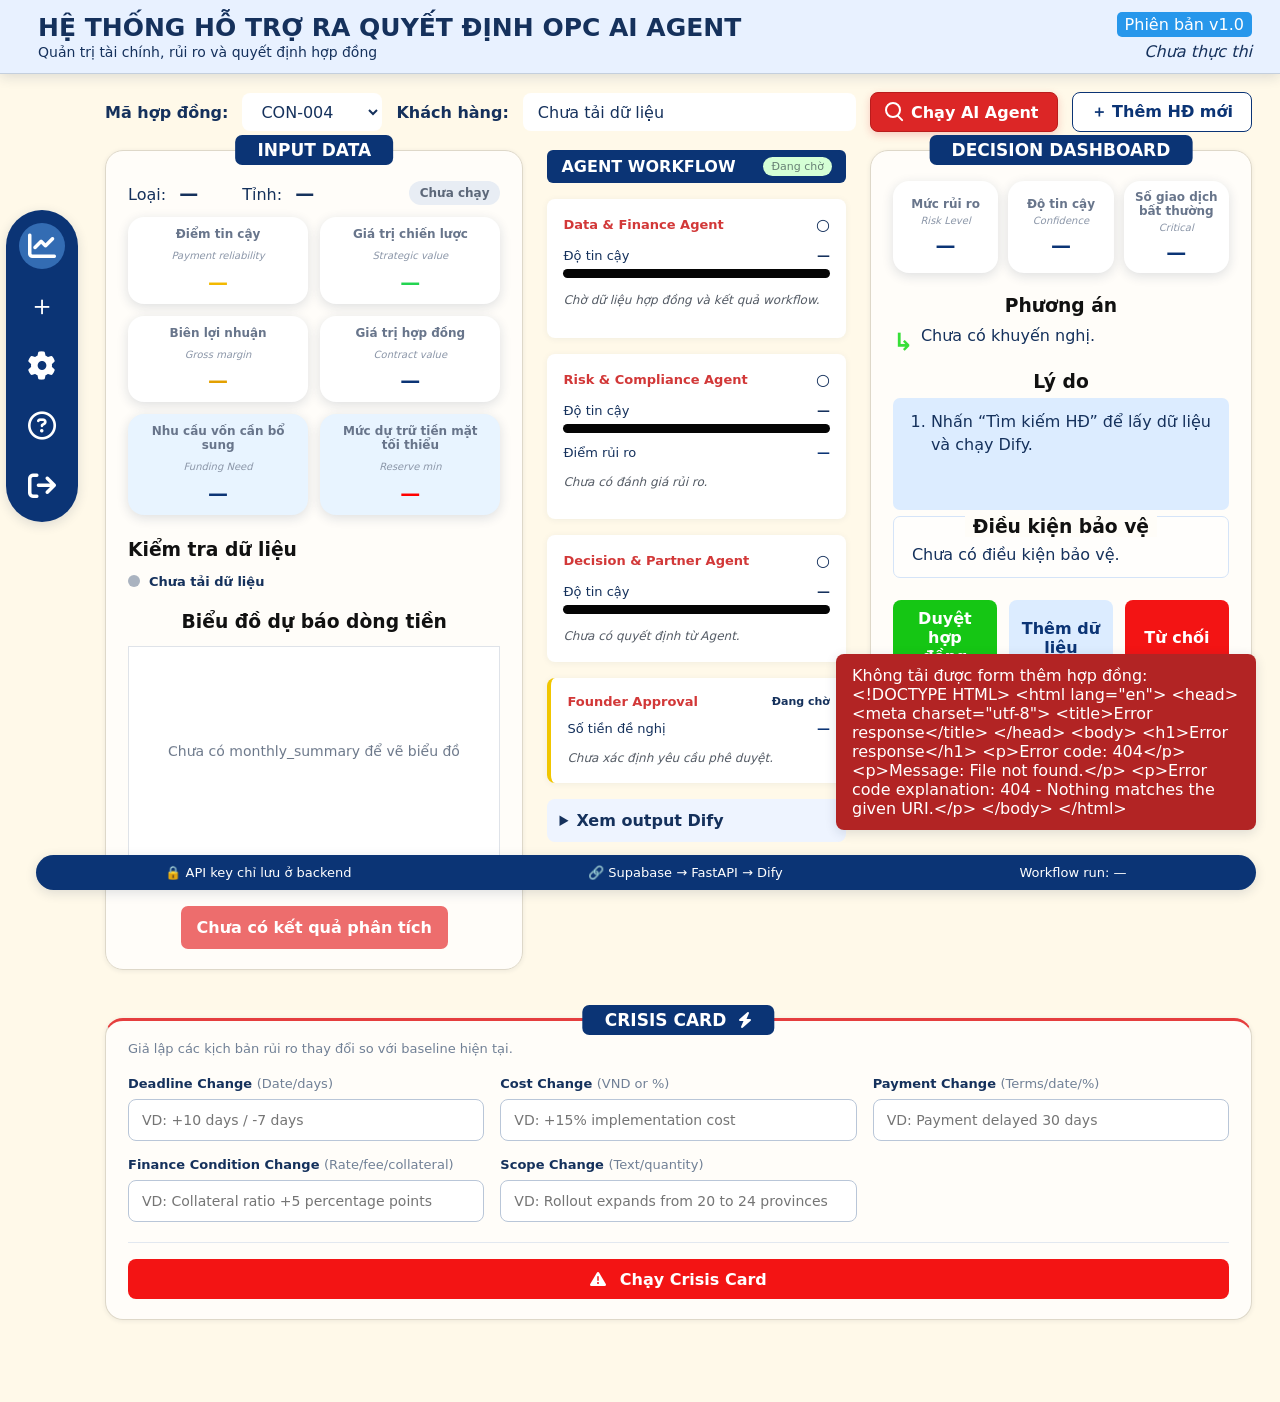
==== commit a1c1ede2: "Cập nhật" ====
--- a/UI/index.html
+++ b/UI/index.html
@@ -189,7 +189,7 @@
           </div>
           <div class="progress"><i id="financeProgress"></i></div>
           <p id="financeAgentText">Chờ dữ liệu hợp đồng và kết quả workflow.</p>
-          <div id="financeFlags" class="tag-row"></div>
+          <div id="financeFlags" class="insight-list"></div>
         </article>
 
         <article class="agent-card">
@@ -236,14 +236,17 @@
           <pre id="rawOutput">Chưa có dữ liệu.</pre>
         </details>
       </aside>
-      
+      <!-- THÊM VÀO: Phần Crisis Card bắt đầu -->
         <section class="panel crisis-panel">
           <div class="panel-title-wrap">
             <h2 class="panel-title">
-              CRISIS CARD <i class="fa-solid fa-bolt" style="font-size: 17px; margin-left: 6px;"></i>
+              CRISIS CARD <i class="fa-solid fa-bolt" style="font-size: 16px; margin-left: 6px;"></i>
             </h2>
           </div>
-          <br>
+          <p class="crisis-desc">
+            Giả lập các kịch bản rủi ro thay đổi so với baseline hiện tại.
+          </p>
+
           <div class="crisis-form-grid">
             
             <div class="crisis-form-group">
@@ -272,6 +275,13 @@
                 Finance Condition Change <span class="hint">(Rate/fee/collateral)</span>
               </label>
               <input type="text" id="crisis_finance" class="crisis-input" placeholder="VD: Collateral ratio +5 percentage points">
+            </div>
+
+            <div class="crisis-form-group">
+              <label for="crisis_scope">
+                Scope Change <span class="hint">(Text/quantity)</span>
+              </label>
+              <input type="text" id="crisis_scope" class="crisis-input" placeholder="VD: Rollout expands from 20 to 24 provinces">
             </div>
 
           </div>
@@ -282,6 +292,7 @@
             </button>
           </div>
         </section>
+        <!-- THÊM VÀO: Phần Crisis Card kết thúc -->
     </div>
   </main>
 
@@ -321,4 +332,4 @@
 
   <div id="toast" class="toast" role="status" aria-live="polite"></div>
 </body>
-</html>+</html>
--- a/UI/style.css
+++ b/UI/style.css
@@ -1,16 +1,17 @@
 :root {
-  --navy: #053F5C;
-  --navy-2: #429EBD;
-  --light-blue: #9FE7F5;
-  --yellow: #F7AD19;
-  --orange: #F27F0C;
-  
-  --cream: #f4f7f9;
-  --panel: #ffffff;
-  --line: #e2e8f0;
-  --text: #053F5C;
-  --muted: #429EBD;
-  --shadow: 0 4px 20px rgba(5, 63, 92, 0.08);
+  --navy: #0b3475;
+  --navy-2: #143f83;
+  --cream: #fff9e9;
+  --panel: #fffdf8;
+  --line: #ded8c9;
+  --text: #15315c;
+  --muted: #68758b;
+  --green: #23d451;
+  --red: #f14d4d;
+  --yellow: #f6cf00;
+  --orange: #f28a00;
+  --blue: #27a9e6;
+  --shadow: 0 3px 12px rgba(23, 42, 77, 0.14);
 }
 
 * { box-sizing: border-box; }
@@ -20,8 +21,8 @@
   min-width: 320px;
   color: var(--text);
   background: var(--cream);
-  font-family: "Segoe UI", "Open Sans", Roboto, Helvetica, Arial, sans-serif;
-  font-size: 16px; 
+  font-family: Inter, ui-sans-serif, system-ui, -apple-system, BlinkMacSystemFont,
+    "Segoe UI", sans-serif;
 }
 
 body.crisis-sidebar-open {
@@ -67,15 +68,15 @@
   justify-content: space-between;
   gap: 24px;
   padding: 12px 28px 12px 38px;
-  background: #ffffff;
-  border-bottom: 1px solid var(--line);
+  background: #e8f1ff;
+  border-bottom: 1px solid #c4cfdd;
   box-shadow: var(--shadow);
 }
 
-.topbar h1 { margin: 0; font-size: clamp(21px, 2vw, 27px); color: var(--navy); }
-.topbar p { margin: 2px 0 0; font-size: 16px; color: var(--navy-2); }
+.topbar h1 { margin: 0; font-size: clamp(18px, 2vw, 25px); }
+.topbar p { margin: 2px 0 0; font-size: 14px; }
 .topbar-meta { display: grid; justify-items: end; gap: 5px; font-style: italic; }
-.version { padding: 4px 10px; color: white; background: var(--navy-2); border-radius: 5px; font-style: normal; font-size: 14px; }
+.version { padding: 3px 8px; color: white; background: #2797eb; border-radius: 5px; font-style: normal; }
 
 .side-nav {
   position: fixed;
@@ -101,12 +102,8 @@
   border: 0;
   border-radius: 50%;
   font-size: 28px;
-  transition: background 0.2s ease, transform 0.2s ease;
-}
-.nav-button:hover, .nav-button.active { 
-  background: rgba(159, 231, 245, 0.25); 
-  transform: scale(1.1);
-}
+}
+.nav-button:hover, .nav-button.active { background: rgba(101, 176, 255, 0.45); }
 
 .page-shell { max-width: 1530px; margin: 0 auto; padding: 18px 28px 82px 105px; }
 
@@ -118,44 +115,30 @@
   margin-bottom: 18px;
 }
 
-.contract-toolbar label { font-weight: 700; color: var(--navy); font-size: 17px; }
+.contract-toolbar label { font-weight: 700; }
 .contract-toolbar .button { white-space: nowrap; }
 .contract-toolbar select, .contract-toolbar input {
-  min-height: 40px;
+  min-height: 38px;
   padding: 7px 14px;
   color: var(--text);
   background: white;
-  border: 1px solid var(--line);
+  border: 1px solid transparent;
   border-radius: 8px;
   outline: none;
-  font-size: 16px;
 }
 
 .button {
-  min-height: 42px;
+  min-height: 40px;
   padding: 8px 18px;
   border: 1px solid transparent;
   border-radius: 8px;
   font-weight: 700;
-  transition: all 0.3s ease;
-}
-.button:hover:not(:disabled) {
-  transform: translateY(-2px);
-  box-shadow: 0 6px 15px rgba(5, 63, 92, 0.15);
-  filter: brightness(1.05);
-}
-.button:disabled { opacity: 0.55; cursor: not-allowed; transform: none !important; box-shadow: none !important; }
-
-.button-primary { 
-  color: white; 
-  background: linear-gradient(135deg, var(--navy-2) 0%, var(--navy) 100%); 
-}
-#analyzeButton { 
-  color: white; 
-  background: linear-gradient(135deg, #f6993a 0%, var(--orange) 100%); 
-  box-shadow: 0 3px 9px rgba(242, 127, 12, 0.22); 
-}
-#analyzeButton:focus-visible { outline: 3px solid rgba(242, 127, 12, 0.3); outline-offset: 2px; }
+}
+.button:disabled { opacity: 0.55; cursor: not-allowed; }
+.button-primary { color: white; background: var(--navy); }
+#analyzeButton { color: white; background: #dc2626; border-color: #b91c1c; box-shadow: 0 3px 9px rgba(220,38,38,.22); }
+#analyzeButton:hover { background: #b91c1c; border-color: #991b1b; }
+#analyzeButton:focus-visible { outline: 3px solid rgba(239,68,68,.3); outline-offset: 2px; }
 .button-primary {
   display: inline-flex;
   align-items: center;
@@ -190,24 +173,10 @@
   top: 10px;
   left: 12px;
 }
-
-.button-outline { 
-  color: var(--navy); 
-  background: linear-gradient(135deg, #ffffff 0%, #f0f5f9 100%); 
-  border-color: var(--navy); 
-}
-.button-accept { 
-  color: white; 
-  background: linear-gradient(135deg, #5ab7d6 0%, var(--navy-2) 100%); 
-}
-.button-more { 
-  color: var(--navy); 
-  background: linear-gradient(135deg, #bcf0fa 0%, var(--light-blue) 100%); 
-}
-.button-reject { 
-  color: white; 
-  background: linear-gradient(135deg, #f6993a 0%, var(--orange) 100%); 
-}
+.button-outline { color: var(--navy); background: white; border-color: var(--navy); }
+.button-accept { color: white; background: #15c614; }
+.button-more { color: var(--navy); background: #dcecff; }
+.button-reject { color: white; background: #f31414; }
 
 .dashboard-grid {
   display: grid;
@@ -216,18 +185,30 @@
   align-items: start;
 }
 .main-column { display: contents; }
-.dashboard-grid > .main-column > .input-panel { grid-column: 1; grid-row: 1; }
-.dashboard-grid > .agent-column { grid-column: 2; grid-row: 1; }
-.dashboard-grid > .main-column > .decision-panel { grid-column: 3; grid-row: 1; }
-.dashboard-grid > .crisis-panel { grid-column: 1 / -1; grid-row: 2; }
+.dashboard-grid > .main-column > .input-panel {
+  grid-column: 1;
+  grid-row: 1;
+}
+.dashboard-grid > .agent-column {
+  grid-column: 2;
+  grid-row: 1;
+}
+.dashboard-grid > .main-column > .decision-panel {
+  grid-column: 3;
+  grid-row: 1;
+}
+.dashboard-grid > .crisis-panel {
+  grid-column: 1 / -1;
+  grid-row: 2;
+}
 
 .panel {
   position: relative;
   padding: 30px 22px 20px;
-  background: var(--panel);
+  background: rgba(255, 255, 255, 0.72);
   border: 1px solid var(--line);
   border-radius: 18px;
-  box-shadow: var(--shadow);
+  box-shadow: 0 1px 5px rgba(30, 40, 60, 0.08);
 }
 
 .panel-title {
@@ -236,140 +217,144 @@
   left: 50%;
   transform: translateX(-50%);
   margin: 0;
-  padding: 6px 24px;
+  padding: 5px 22px;
   color: white;
-  background: linear-gradient(135deg, var(--navy-2) 0%, var(--navy) 100%);
-  border-radius: 8px;
-  font-size: 19px;
+  background: var(--navy);
+  border-radius: 7px;
+  font-size: 17px;
   white-space: nowrap;
-  box-shadow: 0 4px 10px rgba(5,63,92,0.2);
-}
-
-.contract-meta { display: flex; align-items: center; gap: 44px; margin-bottom: 14px; }
-.contract-meta p { margin: 0; font-size: 16px;}
-.contract-meta strong { margin-left: 8px; font-size: 21px; }
-.status-pill { margin-left: auto; padding: 6px 12px; border-radius: 999px; font-size: 14px; font-weight: 800; }
-.status-idle { color: var(--navy); background: #e8edf4; }
-.status-running { color: var(--navy); background: var(--yellow); }
-.status-success { color: white; background: var(--navy-2); }
-.status-partial { color: var(--navy); background: var(--light-blue); }
-.status-error { color: white; background: var(--orange); }
+}
+
+.contract-meta { display: flex; align-items: center; gap: 44px; margin-bottom: 12px; }
+.contract-meta p { margin: 0; }
+.contract-meta strong { margin-left: 8px; font-size: 19px; }
+.status-pill { margin-left: auto; padding: 5px 11px; border-radius: 999px; font-size: 12px; font-weight: 800; }
+.status-idle { color: #5d6879; background: #e8edf4; }
+.status-running { color: #8b5c00; background: #fff0ac; }
+.status-success { color: #0d7b33; background: #c9f7d8; }
+.status-partial { color: #9b6600; background: #fff1b6; }
+.status-error { color: #a71616; background: #ffd3d3; }
 
 .metric-grid { display: grid; grid-template-columns: repeat(2, minmax(0, 1fr)); gap: 12px; }
 .metric-card {
-  min-height: 80px;
+  min-height: 74px;
   display: grid;
   align-content: center;
   gap: 5px;
-  padding: 12px 14px;
+  padding: 10px 12px;
   text-align: center;
   background: white;
   border-radius: 16px;
   box-shadow: var(--shadow);
-  transition: transform 0.3s ease;
-}
-.metric-card:hover { transform: translateY(-3px); }
-.metric-card span { font-size: 15px; font-weight: 700; }
-.metric-caption { display: block; margin-top: 4px; margin-bottom: 3px; font-size: 12px; font-style: italic; font-weight: 400; line-height: 1.15; }
-.metric-card strong { font-size: 24px; }
-
-.metric-card:nth-child(1) { background: linear-gradient(135deg, #baf0fa 0%, var(--light-blue) 100%); }
-.metric-card:nth-child(1) span, .metric-card:nth-child(1) .metric-caption, .metric-card:nth-child(1) strong { color: var(--navy); }
-
-.metric-card:nth-child(2) { background: linear-gradient(135deg, #5ab7d6 0%, var(--navy-2) 100%); }
-.metric-card:nth-child(2) span, .metric-card:nth-child(2) .metric-caption, .metric-card:nth-child(2) strong { color: white; }
-
-.metric-card:nth-child(3) { background: linear-gradient(135deg, #fad172 0%, var(--yellow) 100%); }
-.metric-card:nth-child(3) span, .metric-card:nth-child(3) .metric-caption, .metric-card:nth-child(3) strong { color: var(--navy); }
-
-.metric-card:nth-child(4) { background: linear-gradient(135deg, #fa9b3e 0%, var(--orange) 100%); }
-.metric-card:nth-child(4) span, .metric-card:nth-child(4) .metric-caption, .metric-card:nth-child(4) strong { color: white; }
-
-.metric-blue { background: linear-gradient(135deg, #ffffff 0%, #f0f7f9 100%); border: 1px solid var(--navy-2); }
-.metric-blue span, .metric-blue .metric-caption { color: var(--navy-2); }
-.metric-blue strong { color: var(--navy); }
-
-.analysis-grid { display: grid; grid-template-columns: 1fr; gap: 22px; margin-top: 26px; }
-.analysis-grid h3, .decision-panel h3 { margin: 0 0 14px; color: var(--navy); font-size: 18px; }
-.check-list { display: grid; gap: 12px; margin: 0; padding: 0; list-style: none; font-size: 15px; font-weight: 700; }
-.dot { width: 14px; height: 14px; display: inline-block; margin-right: 9px; border-radius: 50%; vertical-align: -2px; }
-.dot-ok { background: var(--navy-2); }
+}
+.metric-card span { color: var(--muted); font-size: 12px; font-weight: 700; }
+.metric-caption { display: block; margin-top: 4px; margin-bottom: 3px; color: #8b96a8; font-size: 10px; font-style: italic; font-weight: 400; line-height: 1.15; }
+.metric-card strong { color: var(--navy); font-size: 20px; }
+.metric-card:nth-child(1) strong { color: #f3b900; }
+.metric-card:nth-child(2) strong { color: var(--green); }
+.metric-card:nth-child(3) strong { color: #e3a000; }
+.metric-card:nth-child(6) strong { color: red; }
+.metric-blue { background: #e8f4ff; }
+
+.analysis-grid { display: grid; grid-template-columns: 1fr; gap: 22px; margin-top: 24px; }
+.analysis-grid h3, .decision-panel h3 { margin: 0 0 14px; color: #111; }
+.check-list { display: grid; gap: 12px; margin: 0; padding: 0; list-style: none; font-size: 13px; font-weight: 700; }
+.dot { width: 12px; height: 12px; display: inline-block; margin-right: 9px; border-radius: 50%; vertical-align: -1px; }
+.dot-ok { background: #19df35; }
 .dot-warning { background: var(--yellow); }
-.dot-error { background: var(--orange); }
+.dot-error { background: red; }
 .dot-muted { background: #aab3c0; }
 
 .chart-section { min-width: 0; }
 .chart-section h3 { text-align: center; }
-.chart-wrap { height: 230px; background: white; border: 1px solid var(--line); border-radius: 8px; box-shadow: inset 0 2px 8px rgba(0,0,0,0.02);}
+.chart-wrap { height: 220px; background: white; border: 1px solid #dfe3e9; }
 #cashflowChart { width: 100%; height: 100%; display: block; }
-.chart-legend { display: flex; justify-content: center; gap: 18px; margin-top: 10px; font-size: 14px; }
+.chart-legend { display: flex; justify-content: center; gap: 18px; margin-top: 8px; font-size: 12px; }
 .chart-legend i { width: 18px; height: 8px; display: inline-block; border-radius: 2px; }
-.legend-in { background: var(--navy-2); }
-.legend-out { background: var(--orange); }
-.legend-line { height: 3px !important; background: var(--navy); vertical-align: 3px; }
-.violation { width: max-content; max-width: 100%; margin: 18px auto 0; padding: 10px 18px; color: white; background: linear-gradient(135deg, #fa9b3e, var(--orange)); border-radius: 8px; font-weight: 700; line-height: 1.6; text-align: left; white-space: pre-line; box-shadow: 0 4px 10px rgba(242,127,12,0.25);}
-
-.decision-layout { display: grid; grid-template-columns: 1fr; gap: 24px; align-items: stretch; }
-.decision-stats { display: grid; grid-template-columns: repeat(3, minmax(0, 1fr)); gap: 12px; }
-.decision-stats article { display: grid; align-content: center; min-height: 72px; padding: 10px; text-align: center; background: linear-gradient(135deg, #ffffff, #fafcfd); border-radius: 16px; box-shadow: var(--shadow); border: 1px solid var(--line); }
-.decision-stats span { display: block; color: var(--navy-2); font-size: 14px; font-weight: 700; }
-.decision-stats strong { display: block; margin-top: 4px; font-size: 24px; color: var(--navy); }
+.legend-in { background: #54d88d; }
+.legend-out { background: #ef7070; }
+.legend-line { height: 3px !important; background: #5d6470; vertical-align: 3px; }
+.violation { width: max-content; max-width: 100%; margin: 18px auto 0; padding: 9px 16px; color: white; background: #ed6d6d; border-radius: 7px; font-weight: 700; line-height: 1.6; text-align: left; white-space: pre-line; }
+
+.decision-layout { display: grid; grid-template-columns: 1fr; gap: 22px; align-items: stretch; }
+.decision-stats { display: grid; grid-template-columns: repeat(3, minmax(0, 1fr)); gap: 10px; }
+.decision-stats article { display: grid; align-content: center; min-height: 68px; padding: 9px; text-align: center; background: white; border-radius: 16px; box-shadow: var(--shadow); }
+.decision-stats span { display: block; color: var(--muted); font-size: 12px; font-weight: 700; }
+.decision-stats strong { display: block; margin-top: 3px; font-size: 20px; color: var(--navy); }
 .decision-reason-region { display: grid; grid-template-rows: auto 1fr auto; min-width: 0; }
-.decision-reason-region > h3, .decision-option-region > h3 { margin-bottom: 8px; text-align: center; }
-.finding-box { min-height: 112px; margin: 0; padding: 14px 20px 14px 40px; background: #ffffff; border: 1px solid var(--line); border-radius: 8px; line-height: 1.55; }
-.protection-box { margin-top: 8px; padding: 0 12px 10px; border: 1px solid var(--light-blue); border-radius: 8px; background: rgba(255,255,255,.6); box-shadow: 0 4px 12px rgba(159,231,245,0.15);}
-.protection-box h3 { width: max-content; margin: -1px auto 8px; padding: 0 10px; background: var(--panel); font-size: 1.2em; font-weight: 700; line-height: normal; text-align: center; }
-.protection-box p { margin: 0; padding: 0 9px 3px; color: var(--text); font-size: inherit; font-weight: 400; line-height: 1.55; }
+.decision-reason-region > h3, .decision-option-region > h3 { margin-bottom: 6px; text-align: center; }
+.finding-box { min-height: 112px; margin: 0; padding: 12px 18px 12px 38px; background: #dcecff; border-radius: 7px; line-height: 1.48; }
+.protection-box { margin-top: 6px; padding: 0 9px 8px; border: 1px solid #d5e4f8; border-radius: 7px; background: rgba(255,255,255,.45); }
+.protection-box h3 { width: max-content; margin: -1px auto 6px; padding: 0 8px; background: var(--panel); font-size: 1.17em; font-weight: 700; line-height: normal; text-align: center; }
+.protection-box p { margin: 0; padding: 0 9px 3px; color: var(--text); font-size: inherit; font-weight: 400; line-height: 1.48; }
 .decision-option-region { min-width: 0; }
 .recommendation-list { margin: 0; padding: 0; list-style: none; line-height: 1.7; }
-.recommendation-list li { position: relative; padding-left: 30px; margin-bottom: 6px;}
-.recommendation-list li::before { content: "↳"; position: absolute; left: 0; color: var(--navy-2); font-size: 26px; font-weight: 900; top: -4px;}
+.recommendation-list li { position: relative; padding-left: 28px; }
+.recommendation-list li::before { content: "↳"; position: absolute; left: 0; color: #37df38; font-size: 24px; font-weight: 900; }
 .decision-actions {
   width: 100%;
   max-width: 100%;
   min-width: 0;
   display: grid;
   grid-template-columns: repeat(3, minmax(0, 1fr));
-  gap: 14px;
-  margin-top: 24px;
+  gap: 12px;
+  margin-top: 22px;
   overflow: hidden;
 }
 .decision-actions .button {
   width: 100%;
   max-width: 100%;
   min-width: 0;
-  padding-inline: 12px;
+  padding-inline: 10px;
   overflow-wrap: anywhere;
   white-space: normal;
-  font-size: 16px;
-}
-
-.agent-column { display: grid; align-content: start; gap: 18px; }
-.agent-heading { display: flex; align-items: center; justify-content: space-between; padding: 8px 16px; color: white; background: linear-gradient(135deg, var(--navy-2), var(--navy)); border-radius: 8px; box-shadow: 0 4px 10px rgba(5,63,92,0.15);}
-.agent-heading h2 { margin: 0; font-size: 18px; }
-.agent-heading span { color: var(--navy); background: var(--light-blue); border-radius: 999px; padding: 4px 10px; font-size: 13px; font-weight: bold; }
-.agent-card { padding: 18px; background: white; border-radius: 10px; box-shadow: var(--shadow); border: 1px solid var(--line); transition: transform 0.3s ease;}
-.agent-card:hover { transform: translateY(-2px); }
+}
+
+.agent-column { display: grid; align-content: start; gap: 16px; }
+.agent-heading { display: flex; align-items: center; justify-content: space-between; padding: 7px 14px; color: white; background: var(--navy); border-radius: 6px; }
+.agent-heading h2 { margin: 0; font-size: 16px; }
+.agent-heading span { color: #678074; background: #d5ffd5; border-radius: 999px; padding: 3px 8px; font-size: 11px; }
+.agent-card { padding: 16px; background: white; border-radius: 8px; box-shadow: 0 1px 7px rgba(20, 43, 80, 0.06); }
 .agent-card-title, .confidence-line, .agent-metric-line { display: flex; align-items: center; justify-content: space-between; gap: 12px; }
-.agent-card-title h3 { margin: 0; color: var(--navy-2); font-size: 15px; text-transform: uppercase; }
-.agent-card p { margin: 14px 0 0; color: var(--text); font-size: 14px; line-height: 1.6; font-style: italic; }
-.confidence-line { margin-top: 16px; font-size: 15px; }
-.agent-metric-line { margin-top: 14px; font-size: 15px; }
+.agent-card-title h3 { margin: 0; color: #d23838; font-size: 13px; }
+.agent-card p { margin: 13px 0 0; color: #545b65; font-size: 12px; line-height: 1.55; font-style: italic; }
+.confidence-line { margin-top: 14px; font-size: 13px; }
+.agent-metric-line { margin-top: 12px; font-size: 13px; }
 .agent-metric-line strong { color: var(--navy); text-align: right; }
-.progress { height: 10px; margin-top: 8px; overflow: hidden; background: #e2e8f0; border-radius: 999px; box-shadow: inset 0 1px 3px rgba(0,0,0,0.1);}
-.progress i { width: 0; height: 100%; display: block; background: linear-gradient(90deg, #5ab7d6, var(--navy-2)); transition: width 0.4s ease; border-radius: 999px;}
-.progress-warning i { background: linear-gradient(90deg, #fad172, var(--yellow)); }
-.progress-blue i { background: linear-gradient(90deg, #baf0fa, var(--light-blue)); }
-.tag-row { display: flex; flex-wrap: wrap; gap: 8px; margin-top: 14px; }
-.tag { padding: 6px 10px; border: 1px solid var(--line); border-radius: 6px; font-size: 13px; }
-.tag::before { content: "●"; margin-right: 6px; color: var(--orange); }
-.approval-card { border-left: 5px solid var(--yellow); }
-.approval-card #approvalState { font-size: 13px; font-weight: 800; }
-.approval-card #approvalState.approval-state-approved { color: var(--navy-2); }
-.approval-card #approvalState.approval-state-waiting { color: var(--orange); }
-.raw-output-card { padding: 14px; background: #ffffff; border: 1px solid var(--line); border-radius: 10px; }
-.raw-output-card summary { cursor: pointer; font-weight: 800; font-size: 16px;}
-.raw-output-card pre { max-height: 340px; overflow: auto; white-space: pre-wrap; word-break: break-word; font-size: 13px; margin-top: 12px;}
+.progress { height: 9px; margin-top: 6px; overflow: hidden; background: #050505; border-radius: 999px; }
+.progress i { width: 0; height: 100%; display: block; background: #17e221; transition: width 0.35s ease; }
+.progress-warning i { background: var(--orange); }
+.progress-blue i { background: var(--blue); }
+.tag-row { display: flex; flex-wrap: wrap; gap: 6px; margin-top: 12px; }
+.tag { padding: 5px 8px; border: 1px solid #bbb; border-radius: 5px; font-size: 11px; }
+.tag::before { content: "●"; margin-right: 5px; color: red; }
+.insight-list { display: grid; gap: 8px; margin-top: 12px; }
+.insight-item {
+  display: flex;
+  align-items: flex-start;
+  gap: 8px;
+  padding: 8px 10px;
+  border: 1px solid #d0d7de;
+  border-radius: 6px;
+  background: #fff;
+  color: #233044;
+  font-size: 12px;
+  line-height: 1.45;
+}
+.insight-item::before {
+  content: "•";
+  color: #d32626;
+  font-size: 18px;
+  line-height: 1;
+  flex: 0 0 auto;
+}
+.approval-card { border-left: 4px solid #f1c600; }
+.approval-card #approvalState { font-size: 11px; font-weight: 800; }
+.approval-card #approvalState.approval-state-approved { color: #15933b; }
+.approval-card #approvalState.approval-state-waiting { color: #d32626; }
+.raw-output-card { padding: 12px; background: #eef4ff; border-radius: 8px; }
+.raw-output-card summary { cursor: pointer; font-weight: 800; }
+.raw-output-card pre { max-height: 340px; overflow: auto; white-space: pre-wrap; word-break: break-word; font-size: 11px; }
 
 .footer-bar {
   position: fixed;
@@ -380,11 +365,11 @@
   display: flex;
   justify-content: space-around;
   gap: 18px;
-  padding: 12px 20px;
+  padding: 10px 20px;
   color: white;
   background: var(--navy);
   border-radius: 18px;
-  font-size: 15px;
+  font-size: 13px;
   box-shadow: var(--shadow);
 }
 
@@ -396,11 +381,10 @@
   place-content: center;
   justify-items: center;
   color: white;
-  background: rgba(5, 63, 92, 0.75);
-  backdrop-filter: blur(3px);
+  background: rgba(5, 23, 55, 0.68);
 }
 .loading-overlay[hidden] { display: none; }
-.spinner { width: 50px; height: 50px; border: 5px solid rgba(255,255,255,.2); border-top-color: var(--light-blue); border-radius: 50%; animation: spin .8s linear infinite; }
+.spinner { width: 46px; height: 46px; border: 5px solid rgba(255,255,255,.35); border-top-color: white; border-radius: 50%; animation: spin .8s linear infinite; }
 @keyframes spin { to { transform: rotate(360deg); } }
 
 .toast {
@@ -409,53 +393,51 @@
   right: 24px;
   bottom: 70px;
   max-width: 420px;
-  padding: 14px 20px;
+  padding: 12px 16px;
   color: white;
-  background: var(--navy);
-  border-radius: 10px;
+  background: #173b72;
+  border-radius: 8px;
   box-shadow: var(--shadow);
   opacity: 0;
-  transform: translateY(15px);
+  transform: translateY(10px);
   pointer-events: none;
-  transition: .3s ease;
-  font-size: 16px;
+  transition: .2s ease;
 }
 .toast.show { opacity: 1; transform: translateY(0); }
-.toast.error { background: var(--orange); }
-
-.modal-backdrop { position: fixed; z-index: 110; inset: 0; display: grid; place-items: center; padding: 20px; background: rgba(5, 63, 92, 0.65); backdrop-filter: blur(2px);}
+.toast.error { background: #b22424; }
+
+.modal-backdrop { position: fixed; z-index: 110; inset: 0; display: grid; place-items: center; padding: 20px; background: rgba(4, 20, 48, .62); }
 .modal-backdrop[hidden] { display: none; }
-.workflow-modal { position: relative; width: min(600px, 100%); padding: 32px 30px 30px; overflow: hidden; background: white; border-radius: 18px; box-shadow: 0 24px 60px rgba(0,0,0,.28); }
-.workflow-modal h2 { margin: 8px 32px 12px 0; color: var(--navy); font-size: 25px;}
+.workflow-modal { position: relative; width: min(600px, 100%); padding: 30px 28px 28px; overflow: hidden; background: white; border-radius: 16px; box-shadow: 0 20px 60px rgba(0,0,0,.28); }
+.workflow-modal h2 { margin: 8px 32px 10px 0; color: var(--navy); }
 .workflow-modal p { margin: 0 0 18px; line-height: 1.65; white-space: pre-line; }
-.modal-step { color: var(--navy-2); font-size: 14px; font-weight: 800; text-transform: uppercase; }
-.modal-close { position: absolute; top: 14px; right: 16px; border: 0; background: transparent; color: var(--text); font-size: 30px; transition: color 0.2s; }
-.modal-close:hover { color: var(--orange); }
-.modal-fields { display: grid; gap: 14px; margin: 4px 0 24px; }
-.modal-fields label { display: grid; gap: 8px; font-weight: 700; font-size: 16px;}
-.modal-fields input, .modal-fields textarea { width: 100%; min-height: 44px; padding: 10px 14px; border: 1px solid var(--line); border-radius: 8px; font: inherit; }
-.modal-fields textarea { min-height: 100px; resize: vertical; }
-.modal-fields input:focus, .modal-fields textarea:focus { outline: 3px solid rgba(66, 158, 189, .15); border-color: var(--navy-2); }
-.required-field { color: var(--orange); }
-.popup-anomaly-alert { display: flex; align-items: center; gap: 10px; padding: 12px 16px; color: var(--orange); background: #fffaf0; border: 1px solid #fbd38d; border-radius: 10px; font-size: 15px; font-weight: 700; line-height: 1.5; }
-.popup-anomaly-alert i { flex: 0 0 auto; font-size: 18px; }
-.popup-anomaly-alert strong { color: var(--orange); font-size: 17px; }
-.workflow-modal .popup-document { display: grid; grid-template-columns: minmax(0, 1fr) auto; align-items: center; gap: 18px; width: 100%; padding: 16px 18px; background: #ffffff; border: 1px solid var(--line); border-radius: 12px; box-shadow: 0 2px 8px rgba(0,0,0,0.03);}
-.popup-document-info { display: flex; align-items: center; min-width: 0; gap: 14px; }
-.popup-document-icon { display: grid; flex: 0 0 42px; width: 42px; height: 42px; place-items: center; background: var(--cream); border-radius: 10px; font-size: 22px; }
+.modal-step { color: #3774bd; font-size: 12px; font-weight: 800; text-transform: uppercase; }
+.modal-close { position: absolute; top: 12px; right: 14px; border: 0; background: transparent; color: #617086; font-size: 28px; }
+.modal-fields { display: grid; gap: 12px; margin: 4px 0 22px; }
+.modal-fields label { display: grid; gap: 6px; font-weight: 700; }
+.modal-fields input, .modal-fields textarea { width: 100%; min-height: 42px; padding: 8px 12px; border: 1px solid #b8c5d8; border-radius: 8px; font: inherit; }
+.modal-fields textarea { min-height: 96px; resize: vertical; }
+.modal-fields input:focus, .modal-fields textarea:focus { outline: 3px solid rgba(37, 112, 204, .15); border-color: #2570cc; }
+.required-field { color: #c82d2d; }
+.popup-anomaly-alert { display: flex; align-items: center; gap: 9px; padding: 10px 13px; color: #c51f2b; background: #fff0f1; border: 1px solid #f0b9be; border-radius: 9px; font-size: 13px; font-weight: 700; line-height: 1.4; }
+.popup-anomaly-alert i { flex: 0 0 auto; font-size: 16px; }
+.popup-anomaly-alert strong { color: #e00016; font-size: 15px; }
+.workflow-modal .popup-document { display: grid; grid-template-columns: minmax(0, 1fr) auto; align-items: center; gap: 18px; width: 100%; padding: 14px 16px; background: #eef5ff; border: 1px solid #c9dbf2; border-radius: 10px; }
+.popup-document-info { display: flex; align-items: center; min-width: 0; gap: 12px; }
+.popup-document-icon { display: grid; flex: 0 0 38px; width: 38px; height: 38px; place-items: center; background: white; border-radius: 8px; font-size: 20px; }
 .popup-document-copy { min-width: 0; }
 .popup-document-copy strong, .popup-document-copy small { display: block; position: static; margin: 0; }
-.popup-document-copy strong { overflow-wrap: anywhere; color: var(--navy); font-size: 16px; line-height: 1.4; }
-.popup-document-copy small { margin-top: 4px; color: var(--navy-2); font-size: 13px; font-style: normal; font-weight: 400; line-height: 1.4; }
-.popup-document-link { display: inline-flex; min-height: 42px; align-items: center; justify-content: center; gap: 8px; padding: 10px 18px; color: white; background: linear-gradient(135deg, var(--navy-2), var(--navy)); border: none; border-radius: 9px; box-shadow: 0 4px 10px rgba(5, 63, 92, 0.2); text-decoration: none; font-size: 15px; font-weight: 800; white-space: nowrap; transition: all .2s ease; }
+.popup-document-copy strong { overflow-wrap: anywhere; color: var(--navy); font-size: 14px; line-height: 1.4; }
+.popup-document-copy small { margin-top: 3px; color: var(--muted); font-size: 11px; font-style: normal; font-weight: 400; line-height: 1.4; }
+.popup-document-link { display: inline-flex; min-height: 40px; align-items: center; justify-content: center; gap: 7px; padding: 8px 16px; color: white; background: linear-gradient(135deg, #1767bd, #0b3475); border: 1px solid #082c65; border-radius: 9px; box-shadow: 0 4px 10px rgba(11,52,117,.2); text-decoration: none; font-size: 13px; font-weight: 800; white-space: nowrap; transition: transform .18s ease, box-shadow .18s ease, background .18s ease; }
 .popup-document-link:visited { color: white; }
-.popup-document-link:hover { color: white; box-shadow: 0 6px 14px rgba(5, 63, 92, 0.3); transform: translateY(-2px); filter: brightness(1.1);}
-.popup-document-link:focus-visible { outline: 3px solid rgba(66, 158, 189, 0.35); outline-offset: 2px; }
-.popup-document-link:active { box-shadow: 0 2px 6px rgba(5, 63, 92, 0.22); transform: translateY(0); }
-.modal-actions { display: flex; flex-wrap: wrap; justify-content: flex-end; gap: 12px; }
-.modal-actions .button { min-width: 130px; }
-.button-cancel { color: var(--navy); background: linear-gradient(135deg, #f0f5f9, #e2e8f0); }
-.modal-warning { padding: 12px 16px; color: var(--navy); background: var(--yellow); border-radius: 10px; font-weight: 700; }
+.popup-document-link:hover { color: white; background: linear-gradient(135deg, #2181df, #10468f); box-shadow: 0 6px 14px rgba(11,52,117,.3); transform: translateY(-1px); }
+.popup-document-link:focus-visible { outline: 3px solid rgba(39,169,230,.35); outline-offset: 2px; }
+.popup-document-link:active { box-shadow: 0 2px 6px rgba(11,52,117,.22); transform: translateY(0); }
+.modal-actions { display: flex; flex-wrap: wrap; justify-content: flex-end; gap: 10px; }
+.modal-actions .button { min-width: 120px; }
+.button-cancel { color: #34445c; background: #e8edf4; }
+.modal-warning { padding: 10px 12px; color: #8c5700; background: #fff2bd; border-radius: 8px; font-weight: 700; }
 
 @media (max-width: 560px) {
   .workflow-modal .popup-document { grid-template-columns: 1fr; }
@@ -464,35 +446,35 @@
 }
 
 body.modal-open { overflow: hidden; }
-.form-modal { width: min(980px, 100%); max-height: calc(100vh - 40px); overflow-y: auto; padding: 30px 34px; }
-.form-modal-header { padding-right: 30px; }
-.form-modal-header p { margin-bottom: 20px; color: var(--text); font-size: 16px;}
-.form-modal-header .database-write-notice { margin: -6px 0 20px; padding: 12px 14px; color: var(--navy); background: var(--yellow); border-radius: 8px; font-size: 14px; font-weight: 800; }
-.form-title { margin-bottom: 6px !important; }
-.new-contract-form { display: grid; gap: 20px; }
-.new-contract-form fieldset { min-width: 0; margin: 0; padding: 22px; border: 1px solid var(--line); border-radius: 14px; background: #ffffff; box-shadow: 0 2px 10px rgba(0,0,0,0.02);}
-.new-contract-form legend { padding: 0 12px; color: var(--navy); font-size: 15px; font-weight: 900; letter-spacing: .04em; }
-.form-grid { display: grid; grid-template-columns: repeat(2, minmax(0, 1fr)); gap: 16px 20px; }
-.form-group { display: grid; align-content: start; gap: 8px; min-width: 0; }
+.form-modal { width: min(980px, 100%); max-height: calc(100vh - 40px); overflow-y: auto; padding: 26px 30px; }
+.form-modal-header { padding-right: 28px; }
+.form-modal-header p { margin-bottom: 18px; color: #56657a; }
+.form-modal-header .database-write-notice { margin: -6px 0 18px; padding: 10px 12px; color: #8a4f00; background: #fff0ba; border: 1px solid #efcf6d; border-radius: 8px; font-size: 12px; font-weight: 800; }
+.form-title { margin-bottom: 4px !important; }
+.new-contract-form { display: grid; gap: 18px; }
+.new-contract-form fieldset { min-width: 0; margin: 0; padding: 18px; border: 1px solid #cad5e3; border-radius: 12px; background: #f9fbfe; }
+.new-contract-form legend { padding: 0 9px; color: var(--navy); font-size: 13px; font-weight: 900; letter-spacing: .04em; }
+.form-grid { display: grid; grid-template-columns: repeat(2, minmax(0, 1fr)); gap: 15px 18px; }
+.form-group { display: grid; align-content: start; gap: 6px; min-width: 0; }
 .form-group-wide { grid-column: 1 / -1; }
-.form-group label { color: var(--navy); font-size: 14px; font-weight: 800; }
-.form-group input, .form-group select, .form-group textarea { width: 100%; min-height: 44px; padding: 10px 14px; color: var(--text); background: white; border: 1px solid var(--line); border-radius: 8px; font: inherit; }
-.form-group textarea { min-height: 72px; resize: vertical; }
-.form-group input:focus, .form-group select:focus, .form-group textarea:focus { outline: 3px solid rgba(66, 158, 189, .15); border-color: var(--navy-2); }
-.form-group input:disabled, .form-group select:disabled, .form-group input[readonly] { color: var(--text); background: var(--cream); cursor: not-allowed; }
-.form-group small { color: var(--navy-2); font-size: 13px; line-height: 1.4; }
-.req { color: var(--orange); font-weight: 900; }
-.form-actions { position: sticky; bottom: -30px; margin: 0 -34px -30px; padding: 16px 34px; background: rgba(255, 255, 255, .96); border-top: 1px solid var(--line); }
-.form-actions .button { min-width: 160px; }
+.form-group label { color: #26364d; font-size: 12px; font-weight: 800; }
+.form-group input, .form-group select, .form-group textarea { width: 100%; min-height: 42px; padding: 9px 11px; color: #17243a; background: white; border: 1px solid #afbdd0; border-radius: 8px; font: inherit; }
+.form-group textarea { min-height: 66px; resize: vertical; }
+.form-group input:focus, .form-group select:focus, .form-group textarea:focus { outline: 3px solid rgba(37, 112, 204, .15); border-color: #2570cc; }
+.form-group input:disabled, .form-group select:disabled, .form-group input[readonly] { color: #536174; background: #edf1f6; cursor: not-allowed; }
+.form-group small { color: #69778b; font-size: 11px; line-height: 1.4; }
+.req { color: #c82d2d; font-weight: 900; }
+.form-actions { position: sticky; bottom: -26px; margin: 0 -30px -26px; padding: 14px 30px; background: rgba(255, 255, 255, .96); border-top: 1px solid #d7e0eb; }
+.form-actions .button { min-width: 150px; }
 .result-modal-backdrop { z-index: 130; }
-.result-modal { width: min(500px, 100%); text-align: center; }
+.result-modal { width: min(480px, 100%); text-align: center; }
 .result-modal h2 { margin-right: 0; }
-.result-modal p { color: var(--text); font-size: 16px;}
-.result-modal .modal-actions { justify-content: center; margin-top: 24px;}
-.result-modal-icon { display: grid; place-items: center; width: 68px; height: 68px; margin: 0 auto 16px; color: white; border-radius: 50%; font-size: 38px; font-weight: 900; box-shadow: 0 6px 12px rgba(0,0,0,0.15);}
-.result-success .result-modal-icon { background: linear-gradient(135deg, #5ab7d6, var(--navy-2)); }
-.result-error .result-modal-icon { background: linear-gradient(135deg, #f6993a, var(--orange)); }
-.result-error #contractResultClose { background: linear-gradient(135deg, #f6993a, var(--orange)); }
+.result-modal p { color: #47566c; }
+.result-modal .modal-actions { justify-content: center; }
+.result-modal-icon { display: grid; place-items: center; width: 62px; height: 62px; margin: 0 auto 12px; color: white; border-radius: 50%; font-size: 34px; font-weight: 900; }
+.result-success .result-modal-icon { background: #1b9a4a; }
+.result-error .result-modal-icon { background: #c83232; }
+.result-error #contractResultClose { background: #c83232; }
 
 @media (max-width: 1200px) {
   .dashboard-grid { grid-template-columns: 1fr; }
@@ -503,8 +485,8 @@
   .agent-column { grid-template-columns: repeat(2, minmax(0, 1fr)); }
   .agent-heading, .raw-output-card { grid-column: 1 / -1; }
   .metric-grid { grid-template-columns: repeat(3, minmax(0, 1fr)); }
-  .analysis-grid { grid-template-columns: 320px minmax(0, 1fr); }
-  .decision-layout { grid-template-columns: 150px minmax(360px, 1fr) minmax(260px, 320px); }
+  .analysis-grid { grid-template-columns: 300px minmax(0, 1fr); }
+  .decision-layout { grid-template-columns: 140px minmax(360px, 1fr) minmax(250px, 320px); }
   .decision-stats { grid-template-columns: 1fr; }
 }
 
@@ -519,26 +501,27 @@
 }
 
 @media (max-width: 600px) {
-  .topbar { align-items: flex-start; padding: 16px; }
+  .topbar { align-items: flex-start; padding: 14px; }
   .topbar-meta { display: none; }
   .metric-grid, .agent-column { grid-template-columns: 1fr 1fr; }
   .agent-heading, .raw-output-card, .approval-card { grid-column: 1 / -1; }
   .contract-toolbar { grid-template-columns: 1fr; }
   .decision-stats { grid-template-columns: 1fr; }
   .decision-actions { grid-template-columns: 1fr; }
-  .contract-meta { align-items: flex-start; flex-direction: column; gap: 8px; }
+  .contract-meta { align-items: flex-start; flex-direction: column; gap: 6px; }
   .status-pill { margin-left: 0; }
-  .form-modal { max-height: calc(100vh - 20px); padding: 24px 20px; }
+  .form-modal { max-height: calc(100vh - 20px); padding: 22px 16px; }
   .form-grid { grid-template-columns: 1fr; }
   .form-group-wide { grid-column: auto; }
-  .form-actions { bottom: -24px; margin: 0 -20px -24px; padding: 14px 20px; }
+  .form-actions { bottom: -22px; margin: 0 -16px -22px; padding: 12px 16px; }
   .form-actions .button { flex: 1; min-width: 0; }
 }
-
-/* CRISIS CARD STYLES */
+/* ==================================================
+   CRISIS CARD STYLES
+   ================================================== */
 .crisis-panel {
-  margin-top: 26px;
-  border-top: 4px solid var(--orange);
+  margin-top: 24px;
+  border-top: 3px solid #e53e3e;
 }
 
 .crisis-panel .panel-title-wrap {
@@ -551,53 +534,63 @@
   margin-top: 0;
 }
 
+.crisis-desc {
+  font-size: 13px;
+  color: #718096;
+  margin-top: -10px;
+  margin-bottom: 20px;
+}
+
+/* Lưới hiển thị các ô nhập liệu: 2 cột trên màn hình rộng, 1 cột trên mobile */
 .crisis-form-grid {
   display: grid;
   grid-template-columns: repeat(auto-fit, minmax(280px, 1fr));
-  gap: 18px;
-  margin-bottom: 24px;
-}
-
+  gap: 16px;
+  margin-bottom: 20px;
+}
+
+/* Ép nhãn (label) nằm trên, ô nhập liệu (input) nằm dưới */
 .crisis-form-group {
   display: flex;
   flex-direction: column;
-  gap: 10px;
+  gap: 8px;
 }
 
 .crisis-form-group label {
-  font-size: 15px;
+  font-size: 13px;
   font-weight: 700;
-  color: var(--navy);
+  color: #15315c;
 }
 
 .crisis-form-group label .hint {
   font-weight: 400;
-  color: var(--navy-2);
-}
-
+  color: #718096;
+}
+
+/* Style cho input: Bo góc, chiều cao, viền sáng khớp với hệ thống */
 .crisis-input {
   width: 100%;
-  min-height: 44px;
-  padding: 10px 14px;
-  color: var(--text);
+  min-height: 42px; /* Chiều cao tương đương các nút bấm */
+  padding: 10px 13px;
+  color: #15315c;
   background-color: #ffffff;
-  border: 1px solid var(--line);
-  border-radius: 8px;
+  border: 1px solid #b9c6d8;
+  border-radius: 8px; /* Bo góc khớp với nút bấm */
   outline: none;
   font-family: inherit;
-  font-size: 16px;
+  font-size: 14px;
   transition: border-color 0.2s, box-shadow 0.2s;
   box-sizing: border-box;
 }
 
 .crisis-input:focus {
-  border-color: var(--navy-2);
-  box-shadow: 0 0 0 3px rgba(66, 158, 189, 0.14);
+  border-color: #287fd2;
+  box-shadow: 0 0 0 3px rgba(40, 127, 210, 0.14);
 }
 
 .crisis-action {
-  border-top: 1px solid var(--line);
-  padding-top: 18px;
+  border-top: 1px solid #e2e8f0;
+  padding-top: 16px;
   display: flex;
 }
 
@@ -607,18 +600,18 @@
   z-index: 120;
   top: 0;
   right: 0;
-  width: clamp(380px, 36vw, 640px);
+  width: clamp(360px, 34vw, 620px);
   max-width: calc(100vw - 16px);
   height: 100vh;
   overflow: auto;
   color: var(--text);
-  background: #ffffff;
-  border-left: 1px solid var(--line);
-  box-shadow: -12px 0 40px rgba(5, 63, 92, 0.22);
+  background: #fffdf8;
+  border-left: 1px solid #ccd5e2;
+  box-shadow: -12px 0 36px rgba(11, 52, 117, .22);
   transform: translateX(calc(100% + 24px));
   visibility: hidden;
   pointer-events: none;
-  transition: transform .3s cubic-bezier(0.4, 0, 0.2, 1), visibility 0s linear .3s;
+  transition: transform .28s ease, visibility 0s linear .28s;
 }
 
 .crisis-result-sidebar.is-open {
@@ -648,7 +641,7 @@
   left: 4px;
   width: 4px;
   height: 64px;
-  background: var(--navy-2);
+  background: #8ca3c0;
   border-radius: 999px;
   transform: translateY(-50%);
 }
@@ -662,59 +655,55 @@
   display: flex;
   align-items: center;
   justify-content: space-between;
-  gap: 20px;
-  padding: 22px 26px;
+  gap: 18px;
+  padding: 20px 24px;
   color: white;
-  background: linear-gradient(135deg, var(--navy-2), var(--navy));
-  box-shadow: 0 4px 10px rgba(0,0,0,0.1);
-}
-.crisis-result-header h2 { margin: 0; font-size: 23px; }
+  background: var(--navy);
+}
+.crisis-result-header h2 { margin: 0; font-size: 20px; }
 .crisis-sidebar-close {
-  flex: 0 0 40px;
-  width: 40px;
-  height: 40px;
+  flex: 0 0 38px;
+  width: 38px;
+  height: 38px;
   padding: 0;
   color: white;
-  background: rgba(255, 255, 255, .15);
+  background: rgba(255, 255, 255, .14);
   border: 1px solid rgba(255, 255, 255, .35);
   border-radius: 50%;
-  font-size: 28px;
+  font-size: 27px;
   line-height: 1;
-  transition: transform 0.2s, background 0.2s;
-}
-.crisis-sidebar-close:hover { background: rgba(255, 255, 255, .28); transform: rotate(90deg);}
-.crisis-result-body { padding: 26px; }
+}
+.crisis-sidebar-close:hover { background: rgba(255, 255, 255, .26); }
+.crisis-result-body { padding: 24px; }
 .crisis-result-status {
-  margin: 0 0 24px;
-  padding: 14px 16px;
-  color: var(--navy);
-  background: var(--yellow);
+  margin: 0 0 20px;
+  padding: 12px 14px;
+  color: #8a4f00;
+  background: #fff0ba;
   border-radius: 8px;
   font-weight: 700;
-  font-size: 16px;
 }
 .crisis-result-list { display: grid; gap: 0; margin: 0; }
 .crisis-result-list dt {
-  margin-top: 16px;
-  color: var(--navy-2);
-  font-size: 14px;
+  margin-top: 14px;
+  color: var(--muted);
+  font-size: 12px;
   font-weight: 800;
   text-transform: uppercase;
 }
 .crisis-result-list dt:first-child { margin-top: 0; }
 .crisis-result-list dd {
-  margin: 6px 0 0;
-  padding: 14px 16px;
+  margin: 5px 0 0;
+  padding: 12px 14px;
   overflow-wrap: anywhere;
   background: white;
-  border: 1px solid var(--line);
+  border: 1px solid #d8e0eb;
   border-radius: 8px;
-  line-height: 1.6;
-  font-size: 16px;
+  line-height: 1.5;
 }
 .resizing-crisis-sidebar { cursor: ew-resize; user-select: none; }
 
 @media (max-width: 480px) {
   .crisis-result-sidebar { width: calc(100vw - 8px); max-width: calc(100vw - 8px); }
-  .crisis-result-header, .crisis-result-body { padding-left: 20px; padding-right: 20px; }
-}+  .crisis-result-header, .crisis-result-body { padding-left: 18px; padding-right: 18px; }
+}
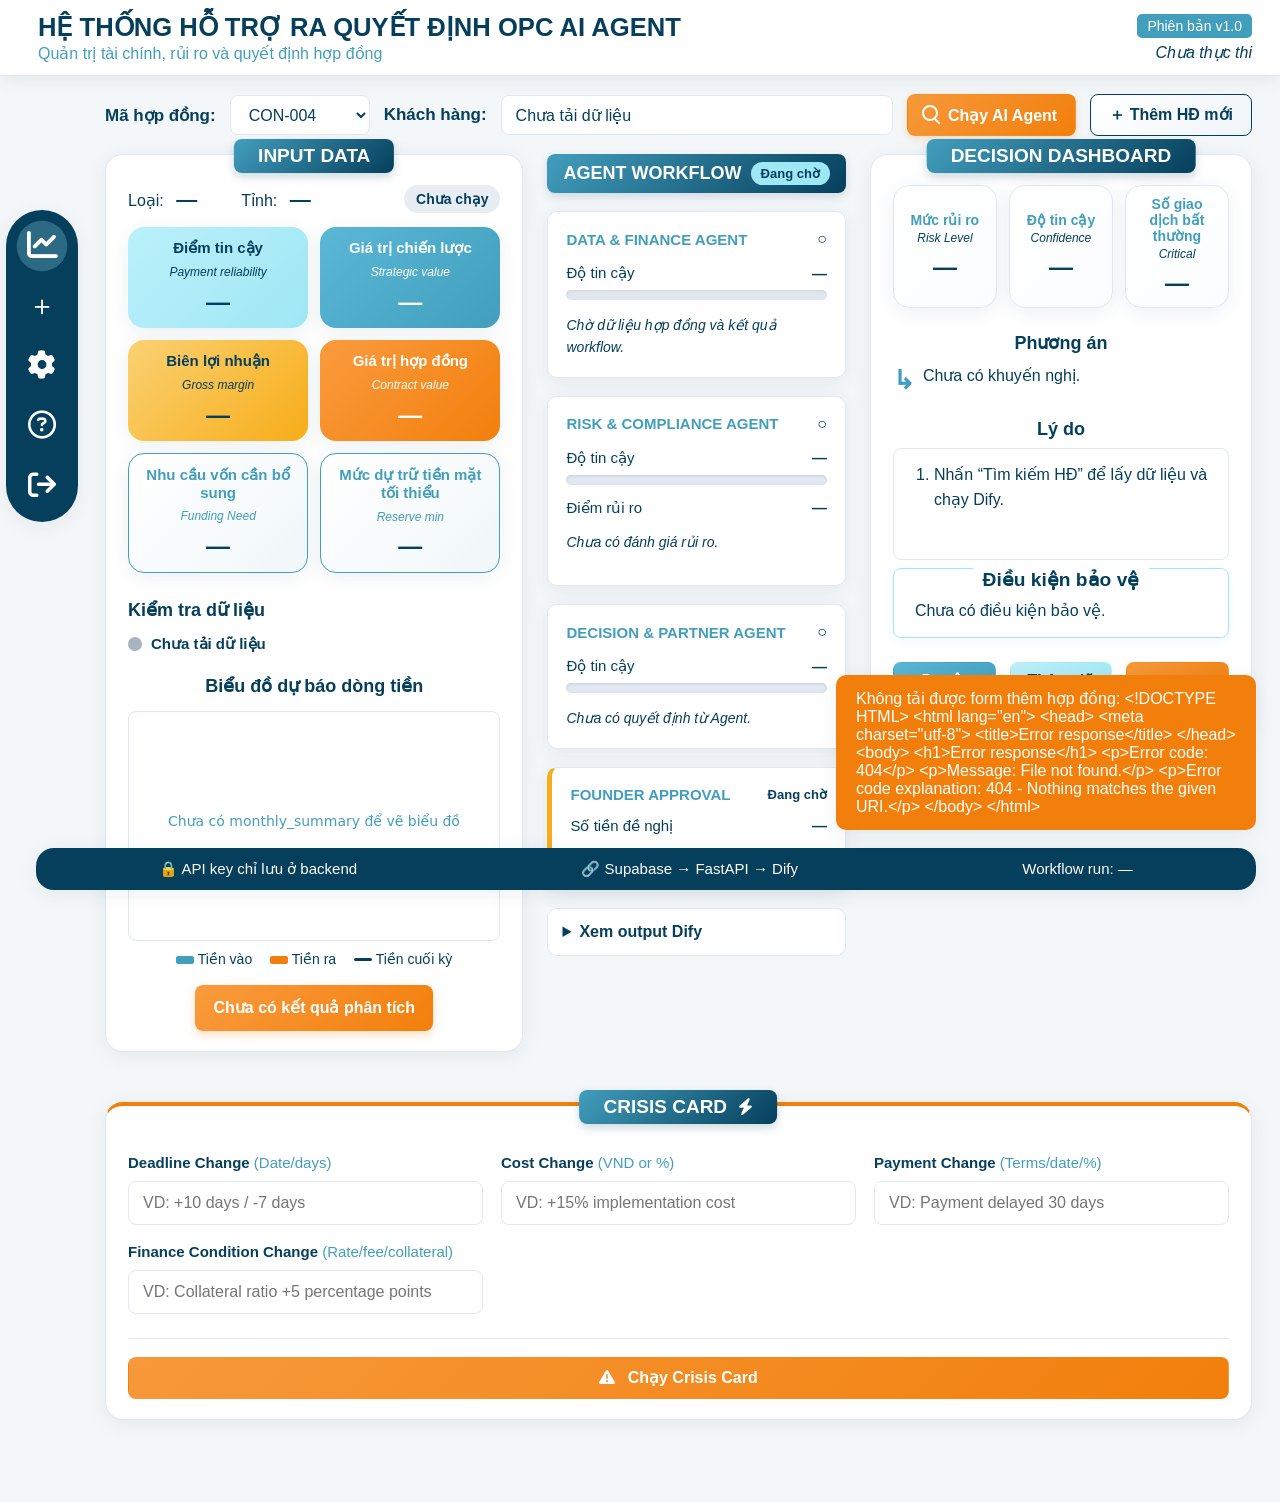
==== commit 3612d0f3: "Merge branch 'main' of https://github.com/lucianguyenthi310z/VITA_AI-Agent" ====
--- a/UI/index.html
+++ b/UI/index.html
@@ -236,17 +236,14 @@
           <pre id="rawOutput">Chưa có dữ liệu.</pre>
         </details>
       </aside>
-      <!-- THÊM VÀO: Phần Crisis Card bắt đầu -->
+      
         <section class="panel crisis-panel">
           <div class="panel-title-wrap">
             <h2 class="panel-title">
-              CRISIS CARD <i class="fa-solid fa-bolt" style="font-size: 16px; margin-left: 6px;"></i>
+              CRISIS CARD <i class="fa-solid fa-bolt" style="font-size: 17px; margin-left: 6px;"></i>
             </h2>
           </div>
-          <p class="crisis-desc">
-            Giả lập các kịch bản rủi ro thay đổi so với baseline hiện tại.
-          </p>
-
+          <br>
           <div class="crisis-form-grid">
             
             <div class="crisis-form-group">
@@ -277,13 +274,6 @@
               <input type="text" id="crisis_finance" class="crisis-input" placeholder="VD: Collateral ratio +5 percentage points">
             </div>
 
-            <div class="crisis-form-group">
-              <label for="crisis_scope">
-                Scope Change <span class="hint">(Text/quantity)</span>
-              </label>
-              <input type="text" id="crisis_scope" class="crisis-input" placeholder="VD: Rollout expands from 20 to 24 provinces">
-            </div>
-
           </div>
 
           <div class="crisis-action">
@@ -292,7 +282,6 @@
             </button>
           </div>
         </section>
-        <!-- THÊM VÀO: Phần Crisis Card kết thúc -->
     </div>
   </main>
 
@@ -332,4 +321,4 @@
 
   <div id="toast" class="toast" role="status" aria-live="polite"></div>
 </body>
-</html>
+</html>
--- a/UI/style.css
+++ b/UI/style.css
@@ -1,17 +1,16 @@
 :root {
-  --navy: #0b3475;
-  --navy-2: #143f83;
-  --cream: #fff9e9;
-  --panel: #fffdf8;
-  --line: #ded8c9;
-  --text: #15315c;
-  --muted: #68758b;
-  --green: #23d451;
-  --red: #f14d4d;
-  --yellow: #f6cf00;
-  --orange: #f28a00;
-  --blue: #27a9e6;
-  --shadow: 0 3px 12px rgba(23, 42, 77, 0.14);
+  --navy: #053F5C;
+  --navy-2: #429EBD;
+  --light-blue: #9FE7F5;
+  --yellow: #F7AD19;
+  --orange: #F27F0C;
+  
+  --cream: #f4f7f9;
+  --panel: #ffffff;
+  --line: #e2e8f0;
+  --text: #053F5C;
+  --muted: #429EBD;
+  --shadow: 0 4px 20px rgba(5, 63, 92, 0.08);
 }
 
 * { box-sizing: border-box; }
@@ -21,8 +20,8 @@
   min-width: 320px;
   color: var(--text);
   background: var(--cream);
-  font-family: Inter, ui-sans-serif, system-ui, -apple-system, BlinkMacSystemFont,
-    "Segoe UI", sans-serif;
+  font-family: "Segoe UI", "Open Sans", Roboto, Helvetica, Arial, sans-serif;
+  font-size: 16px; 
 }
 
 body.crisis-sidebar-open {
@@ -68,15 +67,15 @@
   justify-content: space-between;
   gap: 24px;
   padding: 12px 28px 12px 38px;
-  background: #e8f1ff;
-  border-bottom: 1px solid #c4cfdd;
+  background: #ffffff;
+  border-bottom: 1px solid var(--line);
   box-shadow: var(--shadow);
 }
 
-.topbar h1 { margin: 0; font-size: clamp(18px, 2vw, 25px); }
-.topbar p { margin: 2px 0 0; font-size: 14px; }
+.topbar h1 { margin: 0; font-size: clamp(21px, 2vw, 27px); color: var(--navy); }
+.topbar p { margin: 2px 0 0; font-size: 16px; color: var(--navy-2); }
 .topbar-meta { display: grid; justify-items: end; gap: 5px; font-style: italic; }
-.version { padding: 3px 8px; color: white; background: #2797eb; border-radius: 5px; font-style: normal; }
+.version { padding: 4px 10px; color: white; background: var(--navy-2); border-radius: 5px; font-style: normal; font-size: 14px; }
 
 .side-nav {
   position: fixed;
@@ -102,8 +101,12 @@
   border: 0;
   border-radius: 50%;
   font-size: 28px;
-}
-.nav-button:hover, .nav-button.active { background: rgba(101, 176, 255, 0.45); }
+  transition: background 0.2s ease, transform 0.2s ease;
+}
+.nav-button:hover, .nav-button.active { 
+  background: rgba(159, 231, 245, 0.25); 
+  transform: scale(1.1);
+}
 
 .page-shell { max-width: 1530px; margin: 0 auto; padding: 18px 28px 82px 105px; }
 
@@ -115,30 +118,44 @@
   margin-bottom: 18px;
 }
 
-.contract-toolbar label { font-weight: 700; }
+.contract-toolbar label { font-weight: 700; color: var(--navy); font-size: 17px; }
 .contract-toolbar .button { white-space: nowrap; }
 .contract-toolbar select, .contract-toolbar input {
-  min-height: 38px;
+  min-height: 40px;
   padding: 7px 14px;
   color: var(--text);
   background: white;
-  border: 1px solid transparent;
+  border: 1px solid var(--line);
   border-radius: 8px;
   outline: none;
+  font-size: 16px;
 }
 
 .button {
-  min-height: 40px;
+  min-height: 42px;
   padding: 8px 18px;
   border: 1px solid transparent;
   border-radius: 8px;
   font-weight: 700;
-}
-.button:disabled { opacity: 0.55; cursor: not-allowed; }
-.button-primary { color: white; background: var(--navy); }
-#analyzeButton { color: white; background: #dc2626; border-color: #b91c1c; box-shadow: 0 3px 9px rgba(220,38,38,.22); }
-#analyzeButton:hover { background: #b91c1c; border-color: #991b1b; }
-#analyzeButton:focus-visible { outline: 3px solid rgba(239,68,68,.3); outline-offset: 2px; }
+  transition: all 0.3s ease;
+}
+.button:hover:not(:disabled) {
+  transform: translateY(-2px);
+  box-shadow: 0 6px 15px rgba(5, 63, 92, 0.15);
+  filter: brightness(1.05);
+}
+.button:disabled { opacity: 0.55; cursor: not-allowed; transform: none !important; box-shadow: none !important; }
+
+.button-primary { 
+  color: white; 
+  background: linear-gradient(135deg, var(--navy-2) 0%, var(--navy) 100%); 
+}
+#analyzeButton { 
+  color: white; 
+  background: linear-gradient(135deg, #f6993a 0%, var(--orange) 100%); 
+  box-shadow: 0 3px 9px rgba(242, 127, 12, 0.22); 
+}
+#analyzeButton:focus-visible { outline: 3px solid rgba(242, 127, 12, 0.3); outline-offset: 2px; }
 .button-primary {
   display: inline-flex;
   align-items: center;
@@ -173,10 +190,24 @@
   top: 10px;
   left: 12px;
 }
-.button-outline { color: var(--navy); background: white; border-color: var(--navy); }
-.button-accept { color: white; background: #15c614; }
-.button-more { color: var(--navy); background: #dcecff; }
-.button-reject { color: white; background: #f31414; }
+
+.button-outline { 
+  color: var(--navy); 
+  background: linear-gradient(135deg, #ffffff 0%, #f0f5f9 100%); 
+  border-color: var(--navy); 
+}
+.button-accept { 
+  color: white; 
+  background: linear-gradient(135deg, #5ab7d6 0%, var(--navy-2) 100%); 
+}
+.button-more { 
+  color: var(--navy); 
+  background: linear-gradient(135deg, #bcf0fa 0%, var(--light-blue) 100%); 
+}
+.button-reject { 
+  color: white; 
+  background: linear-gradient(135deg, #f6993a 0%, var(--orange) 100%); 
+}
 
 .dashboard-grid {
   display: grid;
@@ -185,30 +216,18 @@
   align-items: start;
 }
 .main-column { display: contents; }
-.dashboard-grid > .main-column > .input-panel {
-  grid-column: 1;
-  grid-row: 1;
-}
-.dashboard-grid > .agent-column {
-  grid-column: 2;
-  grid-row: 1;
-}
-.dashboard-grid > .main-column > .decision-panel {
-  grid-column: 3;
-  grid-row: 1;
-}
-.dashboard-grid > .crisis-panel {
-  grid-column: 1 / -1;
-  grid-row: 2;
-}
+.dashboard-grid > .main-column > .input-panel { grid-column: 1; grid-row: 1; }
+.dashboard-grid > .agent-column { grid-column: 2; grid-row: 1; }
+.dashboard-grid > .main-column > .decision-panel { grid-column: 3; grid-row: 1; }
+.dashboard-grid > .crisis-panel { grid-column: 1 / -1; grid-row: 2; }
 
 .panel {
   position: relative;
   padding: 30px 22px 20px;
-  background: rgba(255, 255, 255, 0.72);
+  background: var(--panel);
   border: 1px solid var(--line);
   border-radius: 18px;
-  box-shadow: 0 1px 5px rgba(30, 40, 60, 0.08);
+  box-shadow: var(--shadow);
 }
 
 .panel-title {
@@ -217,144 +236,140 @@
   left: 50%;
   transform: translateX(-50%);
   margin: 0;
-  padding: 5px 22px;
+  padding: 6px 24px;
   color: white;
-  background: var(--navy);
-  border-radius: 7px;
-  font-size: 17px;
+  background: linear-gradient(135deg, var(--navy-2) 0%, var(--navy) 100%);
+  border-radius: 8px;
+  font-size: 19px;
   white-space: nowrap;
-}
-
-.contract-meta { display: flex; align-items: center; gap: 44px; margin-bottom: 12px; }
-.contract-meta p { margin: 0; }
-.contract-meta strong { margin-left: 8px; font-size: 19px; }
-.status-pill { margin-left: auto; padding: 5px 11px; border-radius: 999px; font-size: 12px; font-weight: 800; }
-.status-idle { color: #5d6879; background: #e8edf4; }
-.status-running { color: #8b5c00; background: #fff0ac; }
-.status-success { color: #0d7b33; background: #c9f7d8; }
-.status-partial { color: #9b6600; background: #fff1b6; }
-.status-error { color: #a71616; background: #ffd3d3; }
+  box-shadow: 0 4px 10px rgba(5,63,92,0.2);
+}
+
+.contract-meta { display: flex; align-items: center; gap: 44px; margin-bottom: 14px; }
+.contract-meta p { margin: 0; font-size: 16px;}
+.contract-meta strong { margin-left: 8px; font-size: 21px; }
+.status-pill { margin-left: auto; padding: 6px 12px; border-radius: 999px; font-size: 14px; font-weight: 800; }
+.status-idle { color: var(--navy); background: #e8edf4; }
+.status-running { color: var(--navy); background: var(--yellow); }
+.status-success { color: white; background: var(--navy-2); }
+.status-partial { color: var(--navy); background: var(--light-blue); }
+.status-error { color: white; background: var(--orange); }
 
 .metric-grid { display: grid; grid-template-columns: repeat(2, minmax(0, 1fr)); gap: 12px; }
 .metric-card {
-  min-height: 74px;
+  min-height: 80px;
   display: grid;
   align-content: center;
   gap: 5px;
-  padding: 10px 12px;
+  padding: 12px 14px;
   text-align: center;
   background: white;
   border-radius: 16px;
   box-shadow: var(--shadow);
-}
-.metric-card span { color: var(--muted); font-size: 12px; font-weight: 700; }
-.metric-caption { display: block; margin-top: 4px; margin-bottom: 3px; color: #8b96a8; font-size: 10px; font-style: italic; font-weight: 400; line-height: 1.15; }
-.metric-card strong { color: var(--navy); font-size: 20px; }
-.metric-card:nth-child(1) strong { color: #f3b900; }
-.metric-card:nth-child(2) strong { color: var(--green); }
-.metric-card:nth-child(3) strong { color: #e3a000; }
-.metric-card:nth-child(6) strong { color: red; }
-.metric-blue { background: #e8f4ff; }
-
-.analysis-grid { display: grid; grid-template-columns: 1fr; gap: 22px; margin-top: 24px; }
-.analysis-grid h3, .decision-panel h3 { margin: 0 0 14px; color: #111; }
-.check-list { display: grid; gap: 12px; margin: 0; padding: 0; list-style: none; font-size: 13px; font-weight: 700; }
-.dot { width: 12px; height: 12px; display: inline-block; margin-right: 9px; border-radius: 50%; vertical-align: -1px; }
-.dot-ok { background: #19df35; }
+  transition: transform 0.3s ease;
+}
+.metric-card:hover { transform: translateY(-3px); }
+.metric-card span { font-size: 15px; font-weight: 700; }
+.metric-caption { display: block; margin-top: 4px; margin-bottom: 3px; font-size: 12px; font-style: italic; font-weight: 400; line-height: 1.15; }
+.metric-card strong { font-size: 24px; }
+
+.metric-card:nth-child(1) { background: linear-gradient(135deg, #baf0fa 0%, var(--light-blue) 100%); }
+.metric-card:nth-child(1) span, .metric-card:nth-child(1) .metric-caption, .metric-card:nth-child(1) strong { color: var(--navy); }
+
+.metric-card:nth-child(2) { background: linear-gradient(135deg, #5ab7d6 0%, var(--navy-2) 100%); }
+.metric-card:nth-child(2) span, .metric-card:nth-child(2) .metric-caption, .metric-card:nth-child(2) strong { color: white; }
+
+.metric-card:nth-child(3) { background: linear-gradient(135deg, #fad172 0%, var(--yellow) 100%); }
+.metric-card:nth-child(3) span, .metric-card:nth-child(3) .metric-caption, .metric-card:nth-child(3) strong { color: var(--navy); }
+
+.metric-card:nth-child(4) { background: linear-gradient(135deg, #fa9b3e 0%, var(--orange) 100%); }
+.metric-card:nth-child(4) span, .metric-card:nth-child(4) .metric-caption, .metric-card:nth-child(4) strong { color: white; }
+
+.metric-blue { background: linear-gradient(135deg, #ffffff 0%, #f0f7f9 100%); border: 1px solid var(--navy-2); }
+.metric-blue span, .metric-blue .metric-caption { color: var(--navy-2); }
+.metric-blue strong { color: var(--navy); }
+
+.analysis-grid { display: grid; grid-template-columns: 1fr; gap: 22px; margin-top: 26px; }
+.analysis-grid h3, .decision-panel h3 { margin: 0 0 14px; color: var(--navy); font-size: 18px; }
+.check-list { display: grid; gap: 12px; margin: 0; padding: 0; list-style: none; font-size: 15px; font-weight: 700; }
+.dot { width: 14px; height: 14px; display: inline-block; margin-right: 9px; border-radius: 50%; vertical-align: -2px; }
+.dot-ok { background: var(--navy-2); }
 .dot-warning { background: var(--yellow); }
-.dot-error { background: red; }
+.dot-error { background: var(--orange); }
 .dot-muted { background: #aab3c0; }
 
 .chart-section { min-width: 0; }
 .chart-section h3 { text-align: center; }
-.chart-wrap { height: 220px; background: white; border: 1px solid #dfe3e9; }
+.chart-wrap { height: 230px; background: white; border: 1px solid var(--line); border-radius: 8px; box-shadow: inset 0 2px 8px rgba(0,0,0,0.02);}
 #cashflowChart { width: 100%; height: 100%; display: block; }
-.chart-legend { display: flex; justify-content: center; gap: 18px; margin-top: 8px; font-size: 12px; }
+.chart-legend { display: flex; justify-content: center; gap: 18px; margin-top: 10px; font-size: 14px; }
 .chart-legend i { width: 18px; height: 8px; display: inline-block; border-radius: 2px; }
-.legend-in { background: #54d88d; }
-.legend-out { background: #ef7070; }
-.legend-line { height: 3px !important; background: #5d6470; vertical-align: 3px; }
-.violation { width: max-content; max-width: 100%; margin: 18px auto 0; padding: 9px 16px; color: white; background: #ed6d6d; border-radius: 7px; font-weight: 700; line-height: 1.6; text-align: left; white-space: pre-line; }
-
-.decision-layout { display: grid; grid-template-columns: 1fr; gap: 22px; align-items: stretch; }
-.decision-stats { display: grid; grid-template-columns: repeat(3, minmax(0, 1fr)); gap: 10px; }
-.decision-stats article { display: grid; align-content: center; min-height: 68px; padding: 9px; text-align: center; background: white; border-radius: 16px; box-shadow: var(--shadow); }
-.decision-stats span { display: block; color: var(--muted); font-size: 12px; font-weight: 700; }
-.decision-stats strong { display: block; margin-top: 3px; font-size: 20px; color: var(--navy); }
+.legend-in { background: var(--navy-2); }
+.legend-out { background: var(--orange); }
+.legend-line { height: 3px !important; background: var(--navy); vertical-align: 3px; }
+.violation { width: max-content; max-width: 100%; margin: 18px auto 0; padding: 10px 18px; color: white; background: linear-gradient(135deg, #fa9b3e, var(--orange)); border-radius: 8px; font-weight: 700; line-height: 1.6; text-align: left; white-space: pre-line; box-shadow: 0 4px 10px rgba(242,127,12,0.25);}
+
+.decision-layout { display: grid; grid-template-columns: 1fr; gap: 24px; align-items: stretch; }
+.decision-stats { display: grid; grid-template-columns: repeat(3, minmax(0, 1fr)); gap: 12px; }
+.decision-stats article { display: grid; align-content: center; min-height: 72px; padding: 10px; text-align: center; background: linear-gradient(135deg, #ffffff, #fafcfd); border-radius: 16px; box-shadow: var(--shadow); border: 1px solid var(--line); }
+.decision-stats span { display: block; color: var(--navy-2); font-size: 14px; font-weight: 700; }
+.decision-stats strong { display: block; margin-top: 4px; font-size: 24px; color: var(--navy); }
 .decision-reason-region { display: grid; grid-template-rows: auto 1fr auto; min-width: 0; }
-.decision-reason-region > h3, .decision-option-region > h3 { margin-bottom: 6px; text-align: center; }
-.finding-box { min-height: 112px; margin: 0; padding: 12px 18px 12px 38px; background: #dcecff; border-radius: 7px; line-height: 1.48; }
-.protection-box { margin-top: 6px; padding: 0 9px 8px; border: 1px solid #d5e4f8; border-radius: 7px; background: rgba(255,255,255,.45); }
-.protection-box h3 { width: max-content; margin: -1px auto 6px; padding: 0 8px; background: var(--panel); font-size: 1.17em; font-weight: 700; line-height: normal; text-align: center; }
-.protection-box p { margin: 0; padding: 0 9px 3px; color: var(--text); font-size: inherit; font-weight: 400; line-height: 1.48; }
+.decision-reason-region > h3, .decision-option-region > h3 { margin-bottom: 8px; text-align: center; }
+.finding-box { min-height: 112px; margin: 0; padding: 14px 20px 14px 40px; background: #ffffff; border: 1px solid var(--line); border-radius: 8px; line-height: 1.55; }
+.protection-box { margin-top: 8px; padding: 0 12px 10px; border: 1px solid var(--light-blue); border-radius: 8px; background: rgba(255,255,255,.6); box-shadow: 0 4px 12px rgba(159,231,245,0.15);}
+.protection-box h3 { width: max-content; margin: -1px auto 8px; padding: 0 10px; background: var(--panel); font-size: 1.2em; font-weight: 700; line-height: normal; text-align: center; }
+.protection-box p { margin: 0; padding: 0 9px 3px; color: var(--text); font-size: inherit; font-weight: 400; line-height: 1.55; }
 .decision-option-region { min-width: 0; }
 .recommendation-list { margin: 0; padding: 0; list-style: none; line-height: 1.7; }
-.recommendation-list li { position: relative; padding-left: 28px; }
-.recommendation-list li::before { content: "↳"; position: absolute; left: 0; color: #37df38; font-size: 24px; font-weight: 900; }
+.recommendation-list li { position: relative; padding-left: 30px; margin-bottom: 6px;}
+.recommendation-list li::before { content: "↳"; position: absolute; left: 0; color: var(--navy-2); font-size: 26px; font-weight: 900; top: -4px;}
 .decision-actions {
   width: 100%;
   max-width: 100%;
   min-width: 0;
   display: grid;
   grid-template-columns: repeat(3, minmax(0, 1fr));
-  gap: 12px;
-  margin-top: 22px;
+  gap: 14px;
+  margin-top: 24px;
   overflow: hidden;
 }
 .decision-actions .button {
   width: 100%;
   max-width: 100%;
   min-width: 0;
-  padding-inline: 10px;
+  padding-inline: 12px;
   overflow-wrap: anywhere;
   white-space: normal;
-}
-
-.agent-column { display: grid; align-content: start; gap: 16px; }
-.agent-heading { display: flex; align-items: center; justify-content: space-between; padding: 7px 14px; color: white; background: var(--navy); border-radius: 6px; }
-.agent-heading h2 { margin: 0; font-size: 16px; }
-.agent-heading span { color: #678074; background: #d5ffd5; border-radius: 999px; padding: 3px 8px; font-size: 11px; }
-.agent-card { padding: 16px; background: white; border-radius: 8px; box-shadow: 0 1px 7px rgba(20, 43, 80, 0.06); }
+  font-size: 16px;
+}
+
+.agent-column { display: grid; align-content: start; gap: 18px; }
+.agent-heading { display: flex; align-items: center; justify-content: space-between; padding: 8px 16px; color: white; background: linear-gradient(135deg, var(--navy-2), var(--navy)); border-radius: 8px; box-shadow: 0 4px 10px rgba(5,63,92,0.15);}
+.agent-heading h2 { margin: 0; font-size: 18px; }
+.agent-heading span { color: var(--navy); background: var(--light-blue); border-radius: 999px; padding: 4px 10px; font-size: 13px; font-weight: bold; }
+.agent-card { padding: 18px; background: white; border-radius: 10px; box-shadow: var(--shadow); border: 1px solid var(--line); transition: transform 0.3s ease;}
+.agent-card:hover { transform: translateY(-2px); }
 .agent-card-title, .confidence-line, .agent-metric-line { display: flex; align-items: center; justify-content: space-between; gap: 12px; }
-.agent-card-title h3 { margin: 0; color: #d23838; font-size: 13px; }
-.agent-card p { margin: 13px 0 0; color: #545b65; font-size: 12px; line-height: 1.55; font-style: italic; }
-.confidence-line { margin-top: 14px; font-size: 13px; }
-.agent-metric-line { margin-top: 12px; font-size: 13px; }
+.agent-card-title h3 { margin: 0; color: var(--navy-2); font-size: 15px; text-transform: uppercase; }
+.agent-card p { margin: 14px 0 0; color: var(--text); font-size: 14px; line-height: 1.6; font-style: italic; }
+.confidence-line { margin-top: 16px; font-size: 15px; }
+.agent-metric-line { margin-top: 14px; font-size: 15px; }
 .agent-metric-line strong { color: var(--navy); text-align: right; }
-.progress { height: 9px; margin-top: 6px; overflow: hidden; background: #050505; border-radius: 999px; }
-.progress i { width: 0; height: 100%; display: block; background: #17e221; transition: width 0.35s ease; }
-.progress-warning i { background: var(--orange); }
-.progress-blue i { background: var(--blue); }
-.tag-row { display: flex; flex-wrap: wrap; gap: 6px; margin-top: 12px; }
-.tag { padding: 5px 8px; border: 1px solid #bbb; border-radius: 5px; font-size: 11px; }
-.tag::before { content: "●"; margin-right: 5px; color: red; }
-.insight-list { display: grid; gap: 8px; margin-top: 12px; }
-.insight-item {
-  display: flex;
-  align-items: flex-start;
-  gap: 8px;
-  padding: 8px 10px;
-  border: 1px solid #d0d7de;
-  border-radius: 6px;
-  background: #fff;
-  color: #233044;
-  font-size: 12px;
-  line-height: 1.45;
-}
-.insight-item::before {
-  content: "•";
-  color: #d32626;
-  font-size: 18px;
-  line-height: 1;
-  flex: 0 0 auto;
-}
-.approval-card { border-left: 4px solid #f1c600; }
-.approval-card #approvalState { font-size: 11px; font-weight: 800; }
-.approval-card #approvalState.approval-state-approved { color: #15933b; }
-.approval-card #approvalState.approval-state-waiting { color: #d32626; }
-.raw-output-card { padding: 12px; background: #eef4ff; border-radius: 8px; }
-.raw-output-card summary { cursor: pointer; font-weight: 800; }
-.raw-output-card pre { max-height: 340px; overflow: auto; white-space: pre-wrap; word-break: break-word; font-size: 11px; }
+.progress { height: 10px; margin-top: 8px; overflow: hidden; background: #e2e8f0; border-radius: 999px; box-shadow: inset 0 1px 3px rgba(0,0,0,0.1);}
+.progress i { width: 0; height: 100%; display: block; background: linear-gradient(90deg, #5ab7d6, var(--navy-2)); transition: width 0.4s ease; border-radius: 999px;}
+.progress-warning i { background: linear-gradient(90deg, #fad172, var(--yellow)); }
+.progress-blue i { background: linear-gradient(90deg, #baf0fa, var(--light-blue)); }
+.tag-row { display: flex; flex-wrap: wrap; gap: 8px; margin-top: 14px; }
+.tag { padding: 6px 10px; border: 1px solid var(--line); border-radius: 6px; font-size: 13px; }
+.tag::before { content: "●"; margin-right: 6px; color: var(--orange); }
+.approval-card { border-left: 5px solid var(--yellow); }
+.approval-card #approvalState { font-size: 13px; font-weight: 800; }
+.approval-card #approvalState.approval-state-approved { color: var(--navy-2); }
+.approval-card #approvalState.approval-state-waiting { color: var(--orange); }
+.raw-output-card { padding: 14px; background: #ffffff; border: 1px solid var(--line); border-radius: 10px; }
+.raw-output-card summary { cursor: pointer; font-weight: 800; font-size: 16px;}
+.raw-output-card pre { max-height: 340px; overflow: auto; white-space: pre-wrap; word-break: break-word; font-size: 13px; margin-top: 12px;}
 
 .footer-bar {
   position: fixed;
@@ -365,11 +380,11 @@
   display: flex;
   justify-content: space-around;
   gap: 18px;
-  padding: 10px 20px;
+  padding: 12px 20px;
   color: white;
   background: var(--navy);
   border-radius: 18px;
-  font-size: 13px;
+  font-size: 15px;
   box-shadow: var(--shadow);
 }
 
@@ -381,10 +396,11 @@
   place-content: center;
   justify-items: center;
   color: white;
-  background: rgba(5, 23, 55, 0.68);
+  background: rgba(5, 63, 92, 0.75);
+  backdrop-filter: blur(3px);
 }
 .loading-overlay[hidden] { display: none; }
-.spinner { width: 46px; height: 46px; border: 5px solid rgba(255,255,255,.35); border-top-color: white; border-radius: 50%; animation: spin .8s linear infinite; }
+.spinner { width: 50px; height: 50px; border: 5px solid rgba(255,255,255,.2); border-top-color: var(--light-blue); border-radius: 50%; animation: spin .8s linear infinite; }
 @keyframes spin { to { transform: rotate(360deg); } }
 
 .toast {
@@ -393,51 +409,53 @@
   right: 24px;
   bottom: 70px;
   max-width: 420px;
-  padding: 12px 16px;
+  padding: 14px 20px;
   color: white;
-  background: #173b72;
-  border-radius: 8px;
+  background: var(--navy);
+  border-radius: 10px;
   box-shadow: var(--shadow);
   opacity: 0;
-  transform: translateY(10px);
+  transform: translateY(15px);
   pointer-events: none;
-  transition: .2s ease;
+  transition: .3s ease;
+  font-size: 16px;
 }
 .toast.show { opacity: 1; transform: translateY(0); }
-.toast.error { background: #b22424; }
-
-.modal-backdrop { position: fixed; z-index: 110; inset: 0; display: grid; place-items: center; padding: 20px; background: rgba(4, 20, 48, .62); }
+.toast.error { background: var(--orange); }
+
+.modal-backdrop { position: fixed; z-index: 110; inset: 0; display: grid; place-items: center; padding: 20px; background: rgba(5, 63, 92, 0.65); backdrop-filter: blur(2px);}
 .modal-backdrop[hidden] { display: none; }
-.workflow-modal { position: relative; width: min(600px, 100%); padding: 30px 28px 28px; overflow: hidden; background: white; border-radius: 16px; box-shadow: 0 20px 60px rgba(0,0,0,.28); }
-.workflow-modal h2 { margin: 8px 32px 10px 0; color: var(--navy); }
+.workflow-modal { position: relative; width: min(600px, 100%); padding: 32px 30px 30px; overflow: hidden; background: white; border-radius: 18px; box-shadow: 0 24px 60px rgba(0,0,0,.28); }
+.workflow-modal h2 { margin: 8px 32px 12px 0; color: var(--navy); font-size: 25px;}
 .workflow-modal p { margin: 0 0 18px; line-height: 1.65; white-space: pre-line; }
-.modal-step { color: #3774bd; font-size: 12px; font-weight: 800; text-transform: uppercase; }
-.modal-close { position: absolute; top: 12px; right: 14px; border: 0; background: transparent; color: #617086; font-size: 28px; }
-.modal-fields { display: grid; gap: 12px; margin: 4px 0 22px; }
-.modal-fields label { display: grid; gap: 6px; font-weight: 700; }
-.modal-fields input, .modal-fields textarea { width: 100%; min-height: 42px; padding: 8px 12px; border: 1px solid #b8c5d8; border-radius: 8px; font: inherit; }
-.modal-fields textarea { min-height: 96px; resize: vertical; }
-.modal-fields input:focus, .modal-fields textarea:focus { outline: 3px solid rgba(37, 112, 204, .15); border-color: #2570cc; }
-.required-field { color: #c82d2d; }
-.popup-anomaly-alert { display: flex; align-items: center; gap: 9px; padding: 10px 13px; color: #c51f2b; background: #fff0f1; border: 1px solid #f0b9be; border-radius: 9px; font-size: 13px; font-weight: 700; line-height: 1.4; }
-.popup-anomaly-alert i { flex: 0 0 auto; font-size: 16px; }
-.popup-anomaly-alert strong { color: #e00016; font-size: 15px; }
-.workflow-modal .popup-document { display: grid; grid-template-columns: minmax(0, 1fr) auto; align-items: center; gap: 18px; width: 100%; padding: 14px 16px; background: #eef5ff; border: 1px solid #c9dbf2; border-radius: 10px; }
-.popup-document-info { display: flex; align-items: center; min-width: 0; gap: 12px; }
-.popup-document-icon { display: grid; flex: 0 0 38px; width: 38px; height: 38px; place-items: center; background: white; border-radius: 8px; font-size: 20px; }
+.modal-step { color: var(--navy-2); font-size: 14px; font-weight: 800; text-transform: uppercase; }
+.modal-close { position: absolute; top: 14px; right: 16px; border: 0; background: transparent; color: var(--text); font-size: 30px; transition: color 0.2s; }
+.modal-close:hover { color: var(--orange); }
+.modal-fields { display: grid; gap: 14px; margin: 4px 0 24px; }
+.modal-fields label { display: grid; gap: 8px; font-weight: 700; font-size: 16px;}
+.modal-fields input, .modal-fields textarea { width: 100%; min-height: 44px; padding: 10px 14px; border: 1px solid var(--line); border-radius: 8px; font: inherit; }
+.modal-fields textarea { min-height: 100px; resize: vertical; }
+.modal-fields input:focus, .modal-fields textarea:focus { outline: 3px solid rgba(66, 158, 189, .15); border-color: var(--navy-2); }
+.required-field { color: var(--orange); }
+.popup-anomaly-alert { display: flex; align-items: center; gap: 10px; padding: 12px 16px; color: var(--orange); background: #fffaf0; border: 1px solid #fbd38d; border-radius: 10px; font-size: 15px; font-weight: 700; line-height: 1.5; }
+.popup-anomaly-alert i { flex: 0 0 auto; font-size: 18px; }
+.popup-anomaly-alert strong { color: var(--orange); font-size: 17px; }
+.workflow-modal .popup-document { display: grid; grid-template-columns: minmax(0, 1fr) auto; align-items: center; gap: 18px; width: 100%; padding: 16px 18px; background: #ffffff; border: 1px solid var(--line); border-radius: 12px; box-shadow: 0 2px 8px rgba(0,0,0,0.03);}
+.popup-document-info { display: flex; align-items: center; min-width: 0; gap: 14px; }
+.popup-document-icon { display: grid; flex: 0 0 42px; width: 42px; height: 42px; place-items: center; background: var(--cream); border-radius: 10px; font-size: 22px; }
 .popup-document-copy { min-width: 0; }
 .popup-document-copy strong, .popup-document-copy small { display: block; position: static; margin: 0; }
-.popup-document-copy strong { overflow-wrap: anywhere; color: var(--navy); font-size: 14px; line-height: 1.4; }
-.popup-document-copy small { margin-top: 3px; color: var(--muted); font-size: 11px; font-style: normal; font-weight: 400; line-height: 1.4; }
-.popup-document-link { display: inline-flex; min-height: 40px; align-items: center; justify-content: center; gap: 7px; padding: 8px 16px; color: white; background: linear-gradient(135deg, #1767bd, #0b3475); border: 1px solid #082c65; border-radius: 9px; box-shadow: 0 4px 10px rgba(11,52,117,.2); text-decoration: none; font-size: 13px; font-weight: 800; white-space: nowrap; transition: transform .18s ease, box-shadow .18s ease, background .18s ease; }
+.popup-document-copy strong { overflow-wrap: anywhere; color: var(--navy); font-size: 16px; line-height: 1.4; }
+.popup-document-copy small { margin-top: 4px; color: var(--navy-2); font-size: 13px; font-style: normal; font-weight: 400; line-height: 1.4; }
+.popup-document-link { display: inline-flex; min-height: 42px; align-items: center; justify-content: center; gap: 8px; padding: 10px 18px; color: white; background: linear-gradient(135deg, var(--navy-2), var(--navy)); border: none; border-radius: 9px; box-shadow: 0 4px 10px rgba(5, 63, 92, 0.2); text-decoration: none; font-size: 15px; font-weight: 800; white-space: nowrap; transition: all .2s ease; }
 .popup-document-link:visited { color: white; }
-.popup-document-link:hover { color: white; background: linear-gradient(135deg, #2181df, #10468f); box-shadow: 0 6px 14px rgba(11,52,117,.3); transform: translateY(-1px); }
-.popup-document-link:focus-visible { outline: 3px solid rgba(39,169,230,.35); outline-offset: 2px; }
-.popup-document-link:active { box-shadow: 0 2px 6px rgba(11,52,117,.22); transform: translateY(0); }
-.modal-actions { display: flex; flex-wrap: wrap; justify-content: flex-end; gap: 10px; }
-.modal-actions .button { min-width: 120px; }
-.button-cancel { color: #34445c; background: #e8edf4; }
-.modal-warning { padding: 10px 12px; color: #8c5700; background: #fff2bd; border-radius: 8px; font-weight: 700; }
+.popup-document-link:hover { color: white; box-shadow: 0 6px 14px rgba(5, 63, 92, 0.3); transform: translateY(-2px); filter: brightness(1.1);}
+.popup-document-link:focus-visible { outline: 3px solid rgba(66, 158, 189, 0.35); outline-offset: 2px; }
+.popup-document-link:active { box-shadow: 0 2px 6px rgba(5, 63, 92, 0.22); transform: translateY(0); }
+.modal-actions { display: flex; flex-wrap: wrap; justify-content: flex-end; gap: 12px; }
+.modal-actions .button { min-width: 130px; }
+.button-cancel { color: var(--navy); background: linear-gradient(135deg, #f0f5f9, #e2e8f0); }
+.modal-warning { padding: 12px 16px; color: var(--navy); background: var(--yellow); border-radius: 10px; font-weight: 700; }
 
 @media (max-width: 560px) {
   .workflow-modal .popup-document { grid-template-columns: 1fr; }
@@ -446,35 +464,35 @@
 }
 
 body.modal-open { overflow: hidden; }
-.form-modal { width: min(980px, 100%); max-height: calc(100vh - 40px); overflow-y: auto; padding: 26px 30px; }
-.form-modal-header { padding-right: 28px; }
-.form-modal-header p { margin-bottom: 18px; color: #56657a; }
-.form-modal-header .database-write-notice { margin: -6px 0 18px; padding: 10px 12px; color: #8a4f00; background: #fff0ba; border: 1px solid #efcf6d; border-radius: 8px; font-size: 12px; font-weight: 800; }
-.form-title { margin-bottom: 4px !important; }
-.new-contract-form { display: grid; gap: 18px; }
-.new-contract-form fieldset { min-width: 0; margin: 0; padding: 18px; border: 1px solid #cad5e3; border-radius: 12px; background: #f9fbfe; }
-.new-contract-form legend { padding: 0 9px; color: var(--navy); font-size: 13px; font-weight: 900; letter-spacing: .04em; }
-.form-grid { display: grid; grid-template-columns: repeat(2, minmax(0, 1fr)); gap: 15px 18px; }
-.form-group { display: grid; align-content: start; gap: 6px; min-width: 0; }
+.form-modal { width: min(980px, 100%); max-height: calc(100vh - 40px); overflow-y: auto; padding: 30px 34px; }
+.form-modal-header { padding-right: 30px; }
+.form-modal-header p { margin-bottom: 20px; color: var(--text); font-size: 16px;}
+.form-modal-header .database-write-notice { margin: -6px 0 20px; padding: 12px 14px; color: var(--navy); background: var(--yellow); border-radius: 8px; font-size: 14px; font-weight: 800; }
+.form-title { margin-bottom: 6px !important; }
+.new-contract-form { display: grid; gap: 20px; }
+.new-contract-form fieldset { min-width: 0; margin: 0; padding: 22px; border: 1px solid var(--line); border-radius: 14px; background: #ffffff; box-shadow: 0 2px 10px rgba(0,0,0,0.02);}
+.new-contract-form legend { padding: 0 12px; color: var(--navy); font-size: 15px; font-weight: 900; letter-spacing: .04em; }
+.form-grid { display: grid; grid-template-columns: repeat(2, minmax(0, 1fr)); gap: 16px 20px; }
+.form-group { display: grid; align-content: start; gap: 8px; min-width: 0; }
 .form-group-wide { grid-column: 1 / -1; }
-.form-group label { color: #26364d; font-size: 12px; font-weight: 800; }
-.form-group input, .form-group select, .form-group textarea { width: 100%; min-height: 42px; padding: 9px 11px; color: #17243a; background: white; border: 1px solid #afbdd0; border-radius: 8px; font: inherit; }
-.form-group textarea { min-height: 66px; resize: vertical; }
-.form-group input:focus, .form-group select:focus, .form-group textarea:focus { outline: 3px solid rgba(37, 112, 204, .15); border-color: #2570cc; }
-.form-group input:disabled, .form-group select:disabled, .form-group input[readonly] { color: #536174; background: #edf1f6; cursor: not-allowed; }
-.form-group small { color: #69778b; font-size: 11px; line-height: 1.4; }
-.req { color: #c82d2d; font-weight: 900; }
-.form-actions { position: sticky; bottom: -26px; margin: 0 -30px -26px; padding: 14px 30px; background: rgba(255, 255, 255, .96); border-top: 1px solid #d7e0eb; }
-.form-actions .button { min-width: 150px; }
+.form-group label { color: var(--navy); font-size: 14px; font-weight: 800; }
+.form-group input, .form-group select, .form-group textarea { width: 100%; min-height: 44px; padding: 10px 14px; color: var(--text); background: white; border: 1px solid var(--line); border-radius: 8px; font: inherit; }
+.form-group textarea { min-height: 72px; resize: vertical; }
+.form-group input:focus, .form-group select:focus, .form-group textarea:focus { outline: 3px solid rgba(66, 158, 189, .15); border-color: var(--navy-2); }
+.form-group input:disabled, .form-group select:disabled, .form-group input[readonly] { color: var(--text); background: var(--cream); cursor: not-allowed; }
+.form-group small { color: var(--navy-2); font-size: 13px; line-height: 1.4; }
+.req { color: var(--orange); font-weight: 900; }
+.form-actions { position: sticky; bottom: -30px; margin: 0 -34px -30px; padding: 16px 34px; background: rgba(255, 255, 255, .96); border-top: 1px solid var(--line); }
+.form-actions .button { min-width: 160px; }
 .result-modal-backdrop { z-index: 130; }
-.result-modal { width: min(480px, 100%); text-align: center; }
+.result-modal { width: min(500px, 100%); text-align: center; }
 .result-modal h2 { margin-right: 0; }
-.result-modal p { color: #47566c; }
-.result-modal .modal-actions { justify-content: center; }
-.result-modal-icon { display: grid; place-items: center; width: 62px; height: 62px; margin: 0 auto 12px; color: white; border-radius: 50%; font-size: 34px; font-weight: 900; }
-.result-success .result-modal-icon { background: #1b9a4a; }
-.result-error .result-modal-icon { background: #c83232; }
-.result-error #contractResultClose { background: #c83232; }
+.result-modal p { color: var(--text); font-size: 16px;}
+.result-modal .modal-actions { justify-content: center; margin-top: 24px;}
+.result-modal-icon { display: grid; place-items: center; width: 68px; height: 68px; margin: 0 auto 16px; color: white; border-radius: 50%; font-size: 38px; font-weight: 900; box-shadow: 0 6px 12px rgba(0,0,0,0.15);}
+.result-success .result-modal-icon { background: linear-gradient(135deg, #5ab7d6, var(--navy-2)); }
+.result-error .result-modal-icon { background: linear-gradient(135deg, #f6993a, var(--orange)); }
+.result-error #contractResultClose { background: linear-gradient(135deg, #f6993a, var(--orange)); }
 
 @media (max-width: 1200px) {
   .dashboard-grid { grid-template-columns: 1fr; }
@@ -485,8 +503,8 @@
   .agent-column { grid-template-columns: repeat(2, minmax(0, 1fr)); }
   .agent-heading, .raw-output-card { grid-column: 1 / -1; }
   .metric-grid { grid-template-columns: repeat(3, minmax(0, 1fr)); }
-  .analysis-grid { grid-template-columns: 300px minmax(0, 1fr); }
-  .decision-layout { grid-template-columns: 140px minmax(360px, 1fr) minmax(250px, 320px); }
+  .analysis-grid { grid-template-columns: 320px minmax(0, 1fr); }
+  .decision-layout { grid-template-columns: 150px minmax(360px, 1fr) minmax(260px, 320px); }
   .decision-stats { grid-template-columns: 1fr; }
 }
 
@@ -501,27 +519,26 @@
 }
 
 @media (max-width: 600px) {
-  .topbar { align-items: flex-start; padding: 14px; }
+  .topbar { align-items: flex-start; padding: 16px; }
   .topbar-meta { display: none; }
   .metric-grid, .agent-column { grid-template-columns: 1fr 1fr; }
   .agent-heading, .raw-output-card, .approval-card { grid-column: 1 / -1; }
   .contract-toolbar { grid-template-columns: 1fr; }
   .decision-stats { grid-template-columns: 1fr; }
   .decision-actions { grid-template-columns: 1fr; }
-  .contract-meta { align-items: flex-start; flex-direction: column; gap: 6px; }
+  .contract-meta { align-items: flex-start; flex-direction: column; gap: 8px; }
   .status-pill { margin-left: 0; }
-  .form-modal { max-height: calc(100vh - 20px); padding: 22px 16px; }
+  .form-modal { max-height: calc(100vh - 20px); padding: 24px 20px; }
   .form-grid { grid-template-columns: 1fr; }
   .form-group-wide { grid-column: auto; }
-  .form-actions { bottom: -22px; margin: 0 -16px -22px; padding: 12px 16px; }
+  .form-actions { bottom: -24px; margin: 0 -20px -24px; padding: 14px 20px; }
   .form-actions .button { flex: 1; min-width: 0; }
 }
-/* ==================================================
-   CRISIS CARD STYLES
-   ================================================== */
+
+/* CRISIS CARD STYLES */
 .crisis-panel {
-  margin-top: 24px;
-  border-top: 3px solid #e53e3e;
+  margin-top: 26px;
+  border-top: 4px solid var(--orange);
 }
 
 .crisis-panel .panel-title-wrap {
@@ -534,63 +551,53 @@
   margin-top: 0;
 }
 
-.crisis-desc {
-  font-size: 13px;
-  color: #718096;
-  margin-top: -10px;
-  margin-bottom: 20px;
-}
-
-/* Lưới hiển thị các ô nhập liệu: 2 cột trên màn hình rộng, 1 cột trên mobile */
 .crisis-form-grid {
   display: grid;
   grid-template-columns: repeat(auto-fit, minmax(280px, 1fr));
-  gap: 16px;
-  margin-bottom: 20px;
-}
-
-/* Ép nhãn (label) nằm trên, ô nhập liệu (input) nằm dưới */
+  gap: 18px;
+  margin-bottom: 24px;
+}
+
 .crisis-form-group {
   display: flex;
   flex-direction: column;
-  gap: 8px;
+  gap: 10px;
 }
 
 .crisis-form-group label {
-  font-size: 13px;
+  font-size: 15px;
   font-weight: 700;
-  color: #15315c;
+  color: var(--navy);
 }
 
 .crisis-form-group label .hint {
   font-weight: 400;
-  color: #718096;
-}
-
-/* Style cho input: Bo góc, chiều cao, viền sáng khớp với hệ thống */
+  color: var(--navy-2);
+}
+
 .crisis-input {
   width: 100%;
-  min-height: 42px; /* Chiều cao tương đương các nút bấm */
-  padding: 10px 13px;
-  color: #15315c;
+  min-height: 44px;
+  padding: 10px 14px;
+  color: var(--text);
   background-color: #ffffff;
-  border: 1px solid #b9c6d8;
-  border-radius: 8px; /* Bo góc khớp với nút bấm */
+  border: 1px solid var(--line);
+  border-radius: 8px;
   outline: none;
   font-family: inherit;
-  font-size: 14px;
+  font-size: 16px;
   transition: border-color 0.2s, box-shadow 0.2s;
   box-sizing: border-box;
 }
 
 .crisis-input:focus {
-  border-color: #287fd2;
-  box-shadow: 0 0 0 3px rgba(40, 127, 210, 0.14);
+  border-color: var(--navy-2);
+  box-shadow: 0 0 0 3px rgba(66, 158, 189, 0.14);
 }
 
 .crisis-action {
-  border-top: 1px solid #e2e8f0;
-  padding-top: 16px;
+  border-top: 1px solid var(--line);
+  padding-top: 18px;
   display: flex;
 }
 
@@ -600,18 +607,18 @@
   z-index: 120;
   top: 0;
   right: 0;
-  width: clamp(360px, 34vw, 620px);
+  width: clamp(380px, 36vw, 640px);
   max-width: calc(100vw - 16px);
   height: 100vh;
   overflow: auto;
   color: var(--text);
-  background: #fffdf8;
-  border-left: 1px solid #ccd5e2;
-  box-shadow: -12px 0 36px rgba(11, 52, 117, .22);
+  background: #ffffff;
+  border-left: 1px solid var(--line);
+  box-shadow: -12px 0 40px rgba(5, 63, 92, 0.22);
   transform: translateX(calc(100% + 24px));
   visibility: hidden;
   pointer-events: none;
-  transition: transform .28s ease, visibility 0s linear .28s;
+  transition: transform .3s cubic-bezier(0.4, 0, 0.2, 1), visibility 0s linear .3s;
 }
 
 .crisis-result-sidebar.is-open {
@@ -641,7 +648,7 @@
   left: 4px;
   width: 4px;
   height: 64px;
-  background: #8ca3c0;
+  background: var(--navy-2);
   border-radius: 999px;
   transform: translateY(-50%);
 }
@@ -655,55 +662,59 @@
   display: flex;
   align-items: center;
   justify-content: space-between;
-  gap: 18px;
-  padding: 20px 24px;
+  gap: 20px;
+  padding: 22px 26px;
   color: white;
-  background: var(--navy);
-}
-.crisis-result-header h2 { margin: 0; font-size: 20px; }
+  background: linear-gradient(135deg, var(--navy-2), var(--navy));
+  box-shadow: 0 4px 10px rgba(0,0,0,0.1);
+}
+.crisis-result-header h2 { margin: 0; font-size: 23px; }
 .crisis-sidebar-close {
-  flex: 0 0 38px;
-  width: 38px;
-  height: 38px;
+  flex: 0 0 40px;
+  width: 40px;
+  height: 40px;
   padding: 0;
   color: white;
-  background: rgba(255, 255, 255, .14);
+  background: rgba(255, 255, 255, .15);
   border: 1px solid rgba(255, 255, 255, .35);
   border-radius: 50%;
-  font-size: 27px;
+  font-size: 28px;
   line-height: 1;
-}
-.crisis-sidebar-close:hover { background: rgba(255, 255, 255, .26); }
-.crisis-result-body { padding: 24px; }
+  transition: transform 0.2s, background 0.2s;
+}
+.crisis-sidebar-close:hover { background: rgba(255, 255, 255, .28); transform: rotate(90deg);}
+.crisis-result-body { padding: 26px; }
 .crisis-result-status {
-  margin: 0 0 20px;
-  padding: 12px 14px;
-  color: #8a4f00;
-  background: #fff0ba;
+  margin: 0 0 24px;
+  padding: 14px 16px;
+  color: var(--navy);
+  background: var(--yellow);
   border-radius: 8px;
   font-weight: 700;
+  font-size: 16px;
 }
 .crisis-result-list { display: grid; gap: 0; margin: 0; }
 .crisis-result-list dt {
-  margin-top: 14px;
-  color: var(--muted);
-  font-size: 12px;
+  margin-top: 16px;
+  color: var(--navy-2);
+  font-size: 14px;
   font-weight: 800;
   text-transform: uppercase;
 }
 .crisis-result-list dt:first-child { margin-top: 0; }
 .crisis-result-list dd {
-  margin: 5px 0 0;
-  padding: 12px 14px;
+  margin: 6px 0 0;
+  padding: 14px 16px;
   overflow-wrap: anywhere;
   background: white;
-  border: 1px solid #d8e0eb;
+  border: 1px solid var(--line);
   border-radius: 8px;
-  line-height: 1.5;
+  line-height: 1.6;
+  font-size: 16px;
 }
 .resizing-crisis-sidebar { cursor: ew-resize; user-select: none; }
 
 @media (max-width: 480px) {
   .crisis-result-sidebar { width: calc(100vw - 8px); max-width: calc(100vw - 8px); }
-  .crisis-result-header, .crisis-result-body { padding-left: 18px; padding-right: 18px; }
-}
+  .crisis-result-header, .crisis-result-body { padding-left: 20px; padding-right: 20px; }
+}
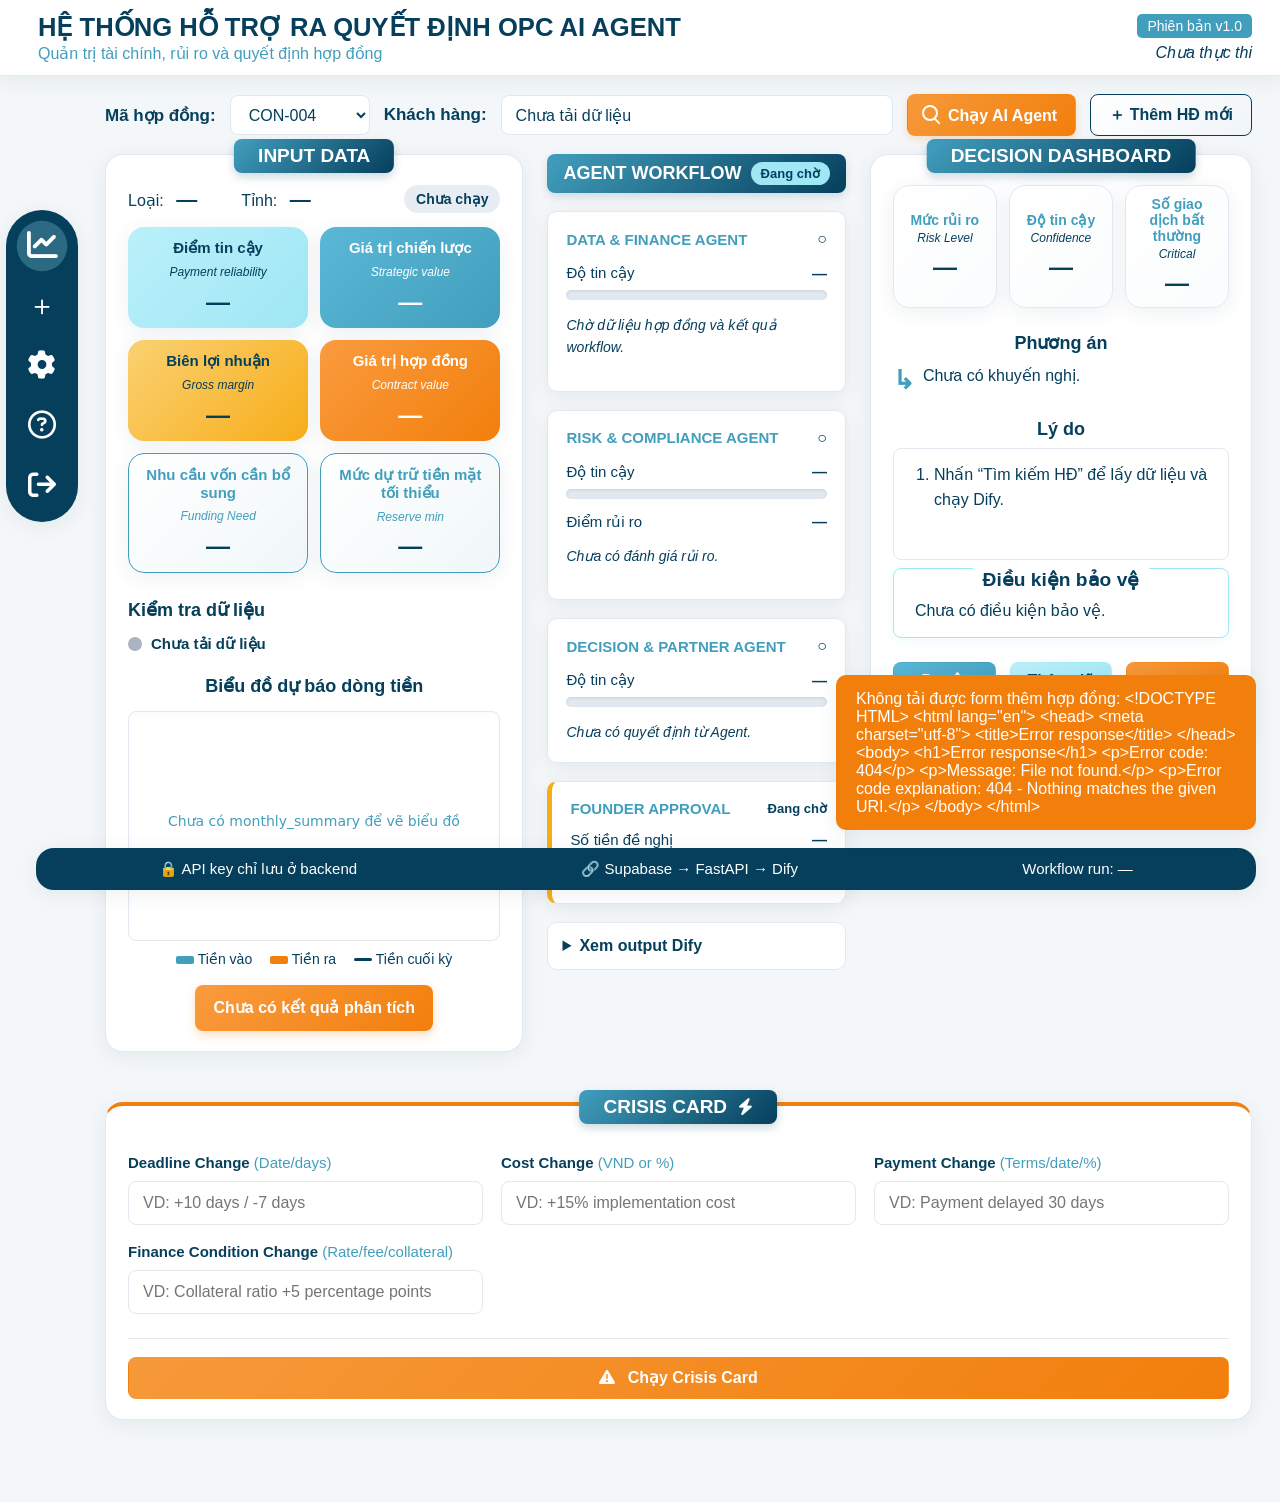
==== commit f0018ec0: "crisis card" ====
--- a/UI/index.html
+++ b/UI/index.html
@@ -189,7 +189,7 @@
           </div>
           <div class="progress"><i id="financeProgress"></i></div>
           <p id="financeAgentText">Chờ dữ liệu hợp đồng và kết quả workflow.</p>
-          <div id="financeFlags" class="insight-list"></div>
+          <div id="financeFlags" class="tag-row"></div>
         </article>
 
         <article class="agent-card">
@@ -321,4 +321,4 @@
 
   <div id="toast" class="toast" role="status" aria-live="polite"></div>
 </body>
-</html>+</html>
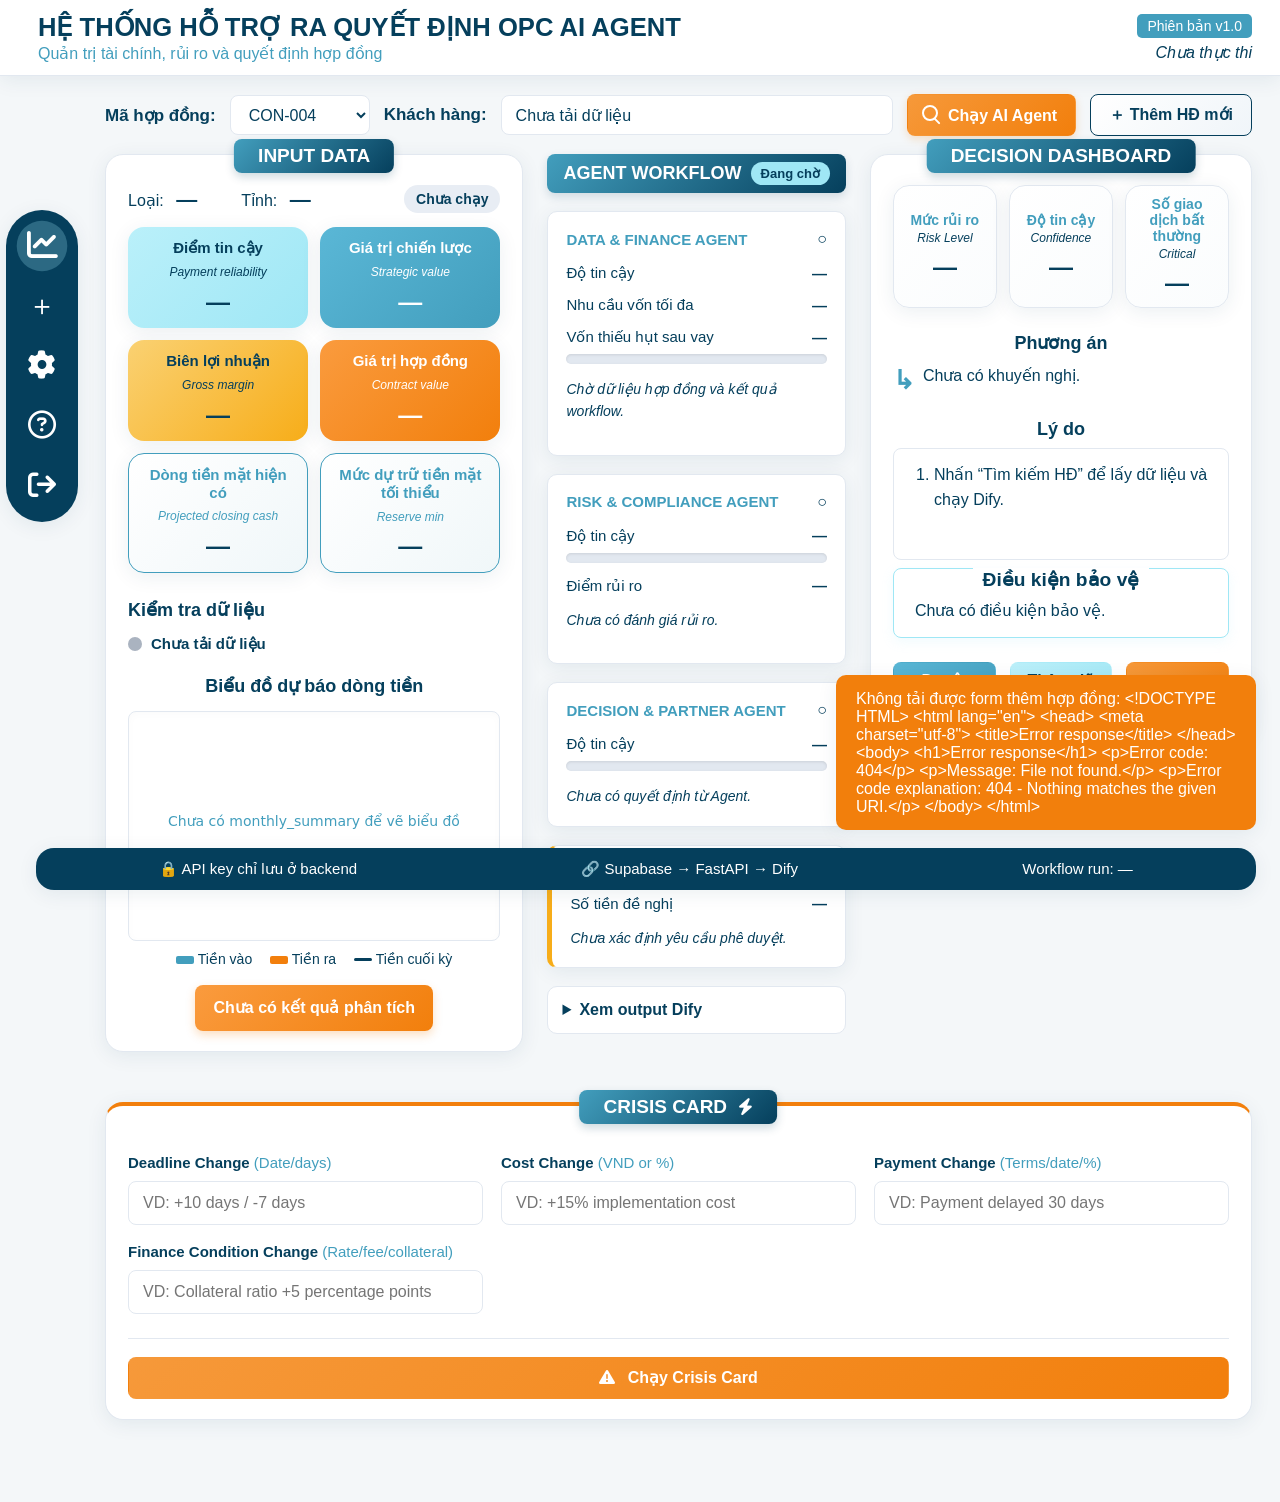
==== commit 45de40e4: "Thêm ô chỉ số" ====
--- a/UI/index.html
+++ b/UI/index.html
@@ -89,9 +89,9 @@
               <strong id="contractValue">—</strong>
             </article>
             <article class="metric-card metric-blue">
-              <span>Nhu cầu vốn cần bổ sung</span>
-              <small class="metric-caption">Funding Need</small>
-              <strong id="fundingNeed">—</strong>
+              <span>Dòng tiền mặt hiện có</span>
+              <small class="metric-caption">Projected closing cash</small>
+              <strong id="closingCash">—</strong>
             </article>
             <article class="metric-card metric-blue">
               <span>Mức dự trữ tiền mặt tối thiểu </span>
@@ -187,6 +187,12 @@
           <div class="confidence-line">
             <span>Độ tin cậy </span><strong id="financeConfidence">—</strong>
           </div>
+          <div class="agent-metric-line">
+            <span>Nhu cầu vốn tối đa</span><strong id="agentMaxFundingNeed">—</strong>
+          </div>
+          <div class="agent-metric-line">
+            <span>Vốn thiếu hụt sau vay</span><strong id="agentFundingGap">—</strong>
+          </div>
           <div class="progress"><i id="financeProgress"></i></div>
           <p id="financeAgentText">Chờ dữ liệu hợp đồng và kết quả workflow.</p>
           <div id="financeFlags" class="tag-row"></div>
@@ -321,4 +327,4 @@
 
   <div id="toast" class="toast" role="status" aria-live="polite"></div>
 </body>
-</html>
+</html>
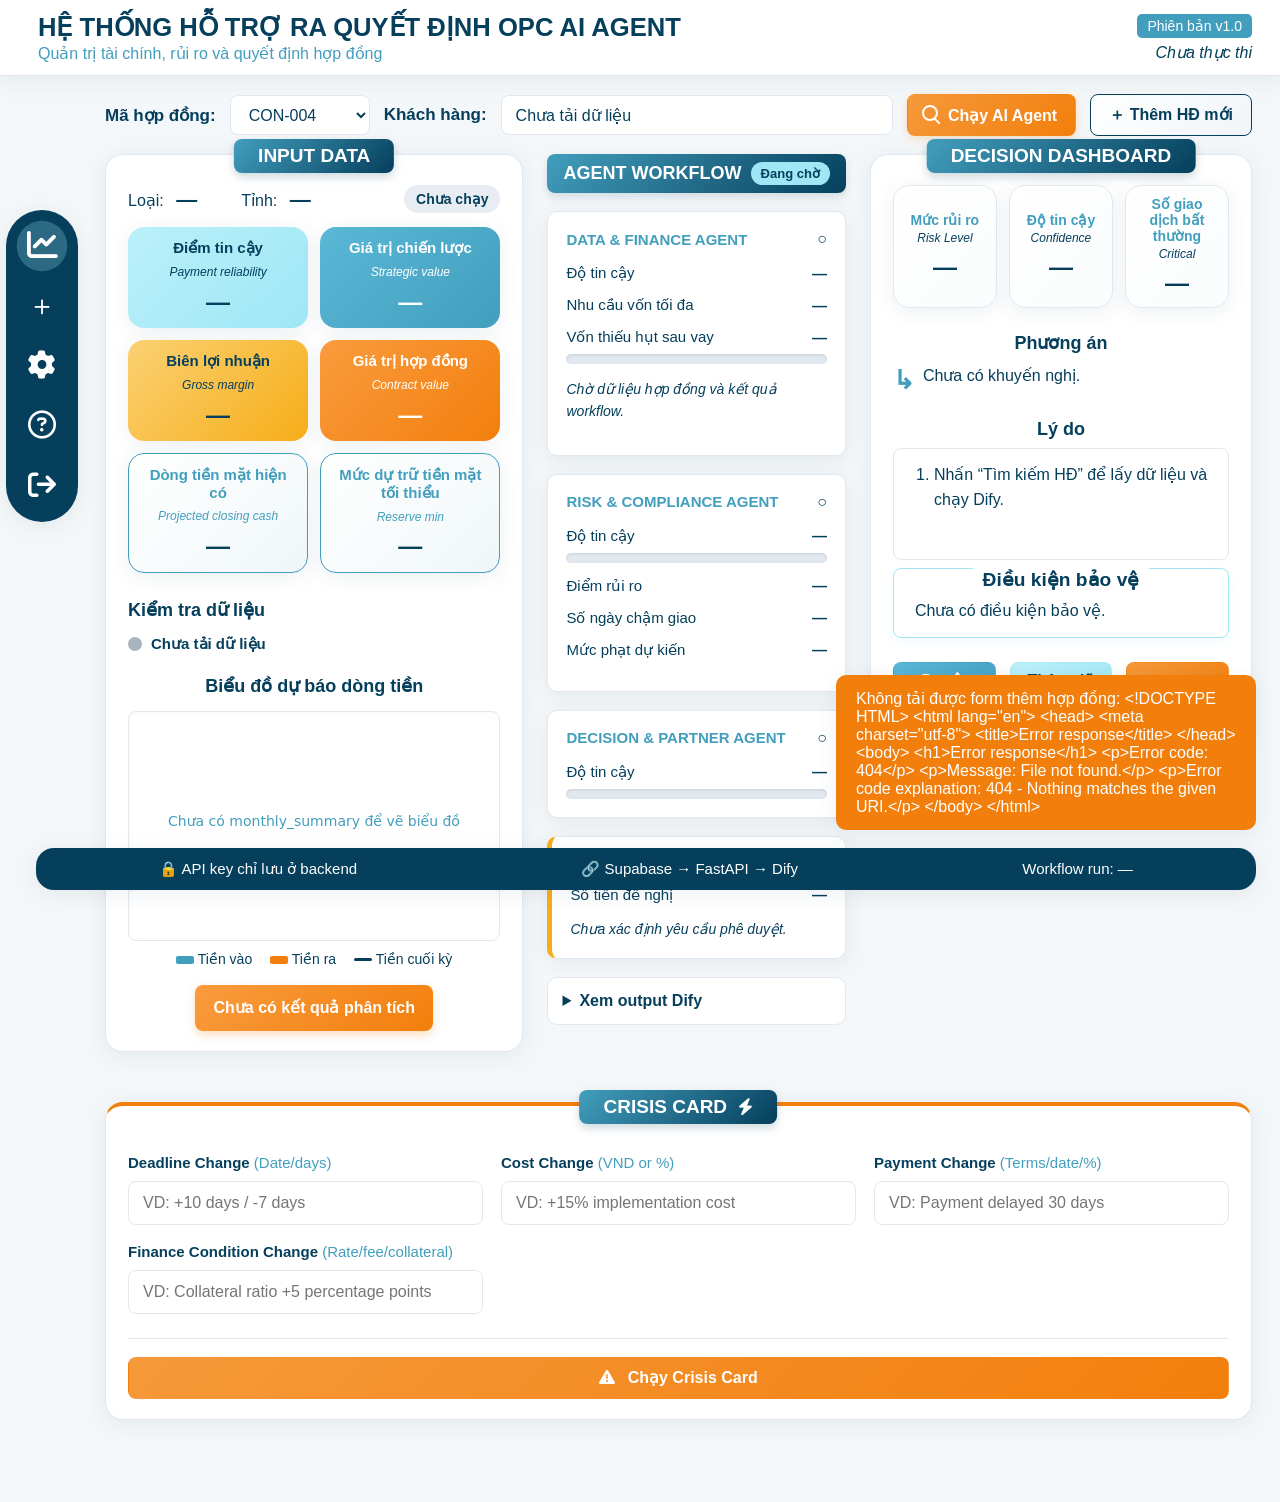
==== commit a9cdf992: "Last 2" ====
--- a/UI/index.html
+++ b/UI/index.html
@@ -210,7 +210,13 @@
           <div class="agent-metric-line">
             <span>Điểm rủi ro</span><strong id="riskScore">—</strong>
           </div>
-          <p id="riskAgentText">Chưa có đánh giá rủi ro.</p>
+          <div class="agent-metric-line">
+            <span>Số ngày chậm giao</span><strong id="deliveryDelayDays">—</strong>
+          </div>
+          <div class="agent-metric-line">
+            <span>Mức phạt dự kiến</span><strong id="penaltyExposure">—</strong>
+          </div>
+          <p id="riskAgentText" hidden></p>
           <div id="riskTags" class="tag-row"></div>
         </article>
 
@@ -223,7 +229,7 @@
             <span>Độ tin cậy</span><strong id="decisionConfidence">—</strong>
           </div>
           <div class="progress progress-blue"><i id="decisionProgress"></i></div>
-          <p id="decisionAgentText">Chưa có quyết định từ Agent.</p>
+          <p id="decisionAgentText" hidden></p>
         </article>
 
         <article class="agent-card approval-card">
@@ -302,6 +308,11 @@
     <p>Đang lấy dữ liệu Supabase và chạy Dify...</p>
   </div>
 
+  <div id="crisisLoading" class="crisis-loading" role="status" aria-live="polite" hidden>
+    <div class="spinner"></div>
+    <p>Đang chạy Crisis Card...</p>
+  </div>
+
   <div id="workflowModal" class="modal-backdrop" hidden>
     <section class="workflow-modal" role="dialog" aria-modal="true" aria-labelledby="modalTitle">
       <button id="modalClose" class="modal-close" type="button" aria-label="Đóng">×</button>
@@ -320,11 +331,11 @@
       <button id="closeCrisisSidebar" class="crisis-sidebar-close" type="button" aria-label="Đóng sidebar">×</button>
     </header>
     <div class="crisis-result-body">
-      <p class="crisis-result-status">Kịch bản thay đổi vừa được ghi nhận.</p>
+      <p id="crisisResultStatus" class="crisis-result-status">Kịch bản thay đổi vừa được ghi nhận.</p>
       <dl id="crisisResultContent" class="crisis-result-list"></dl>
     </div>
   </aside>
 
   <div id="toast" class="toast" role="status" aria-live="polite"></div>
 </body>
-</html>+</html>
--- a/UI/style.css
+++ b/UI/style.css
@@ -402,6 +402,32 @@
 .loading-overlay[hidden] { display: none; }
 .spinner { width: 50px; height: 50px; border: 5px solid rgba(255,255,255,.2); border-top-color: var(--light-blue); border-radius: 50%; animation: spin .8s linear infinite; }
 @keyframes spin { to { transform: rotate(360deg); } }
+
+.crisis-loading {
+  position: fixed;
+  z-index: 140;
+  inset: 0;
+  display: grid;
+  place-content: center;
+  justify-items: center;
+  gap: 12px;
+  color: var(--navy);
+  background: transparent;
+  pointer-events: none;
+}
+.crisis-loading[hidden] { display: none; }
+.crisis-loading .spinner {
+  border-color: rgba(66, 158, 189, 0.25);
+  border-top-color: var(--orange);
+}
+.crisis-loading p {
+  margin: 0;
+  padding: 8px 14px;
+  background: white;
+  border-radius: 8px;
+  box-shadow: var(--shadow);
+  font-weight: 700;
+}
 
 .toast {
   position: fixed;
@@ -711,10 +737,11 @@
   border-radius: 8px;
   line-height: 1.6;
   font-size: 16px;
+  white-space: pre-line;
 }
 .resizing-crisis-sidebar { cursor: ew-resize; user-select: none; }
 
 @media (max-width: 480px) {
   .crisis-result-sidebar { width: calc(100vw - 8px); max-width: calc(100vw - 8px); }
   .crisis-result-header, .crisis-result-body { padding-left: 20px; padding-right: 20px; }
-}+}
